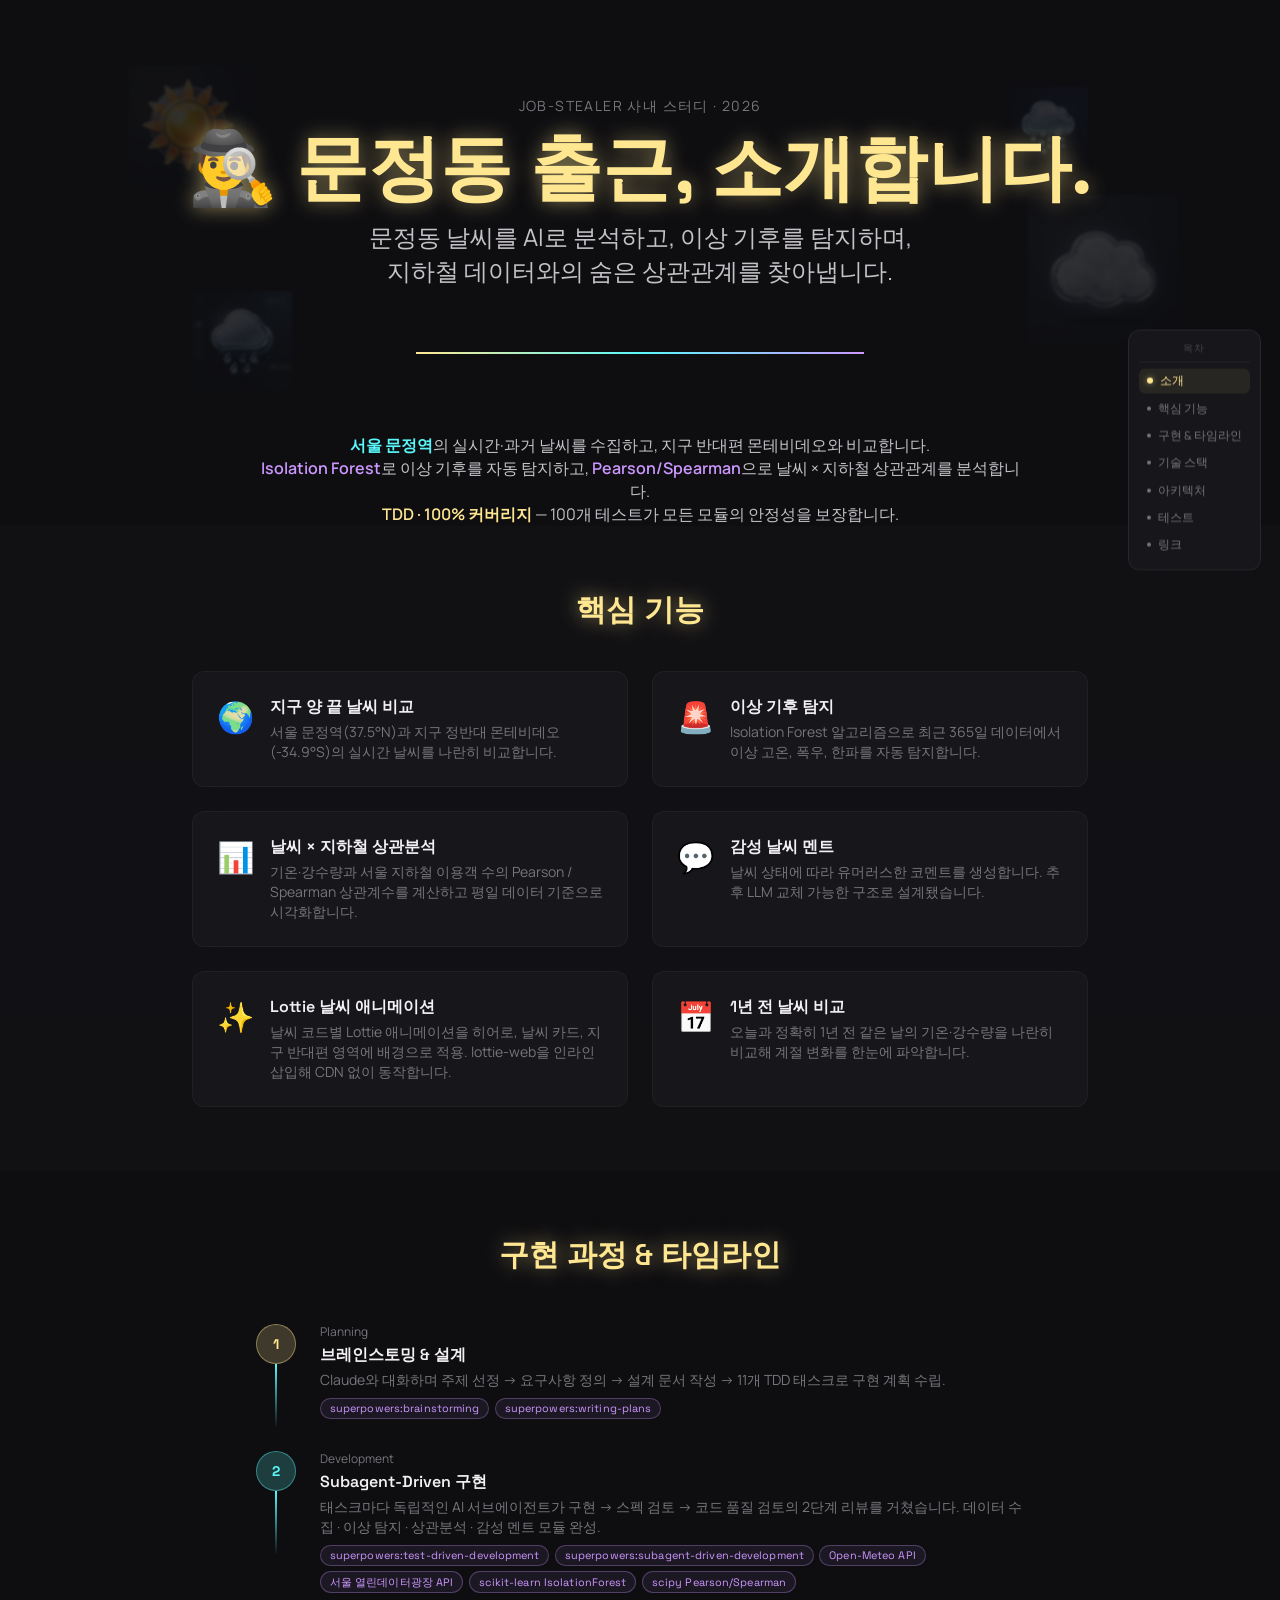
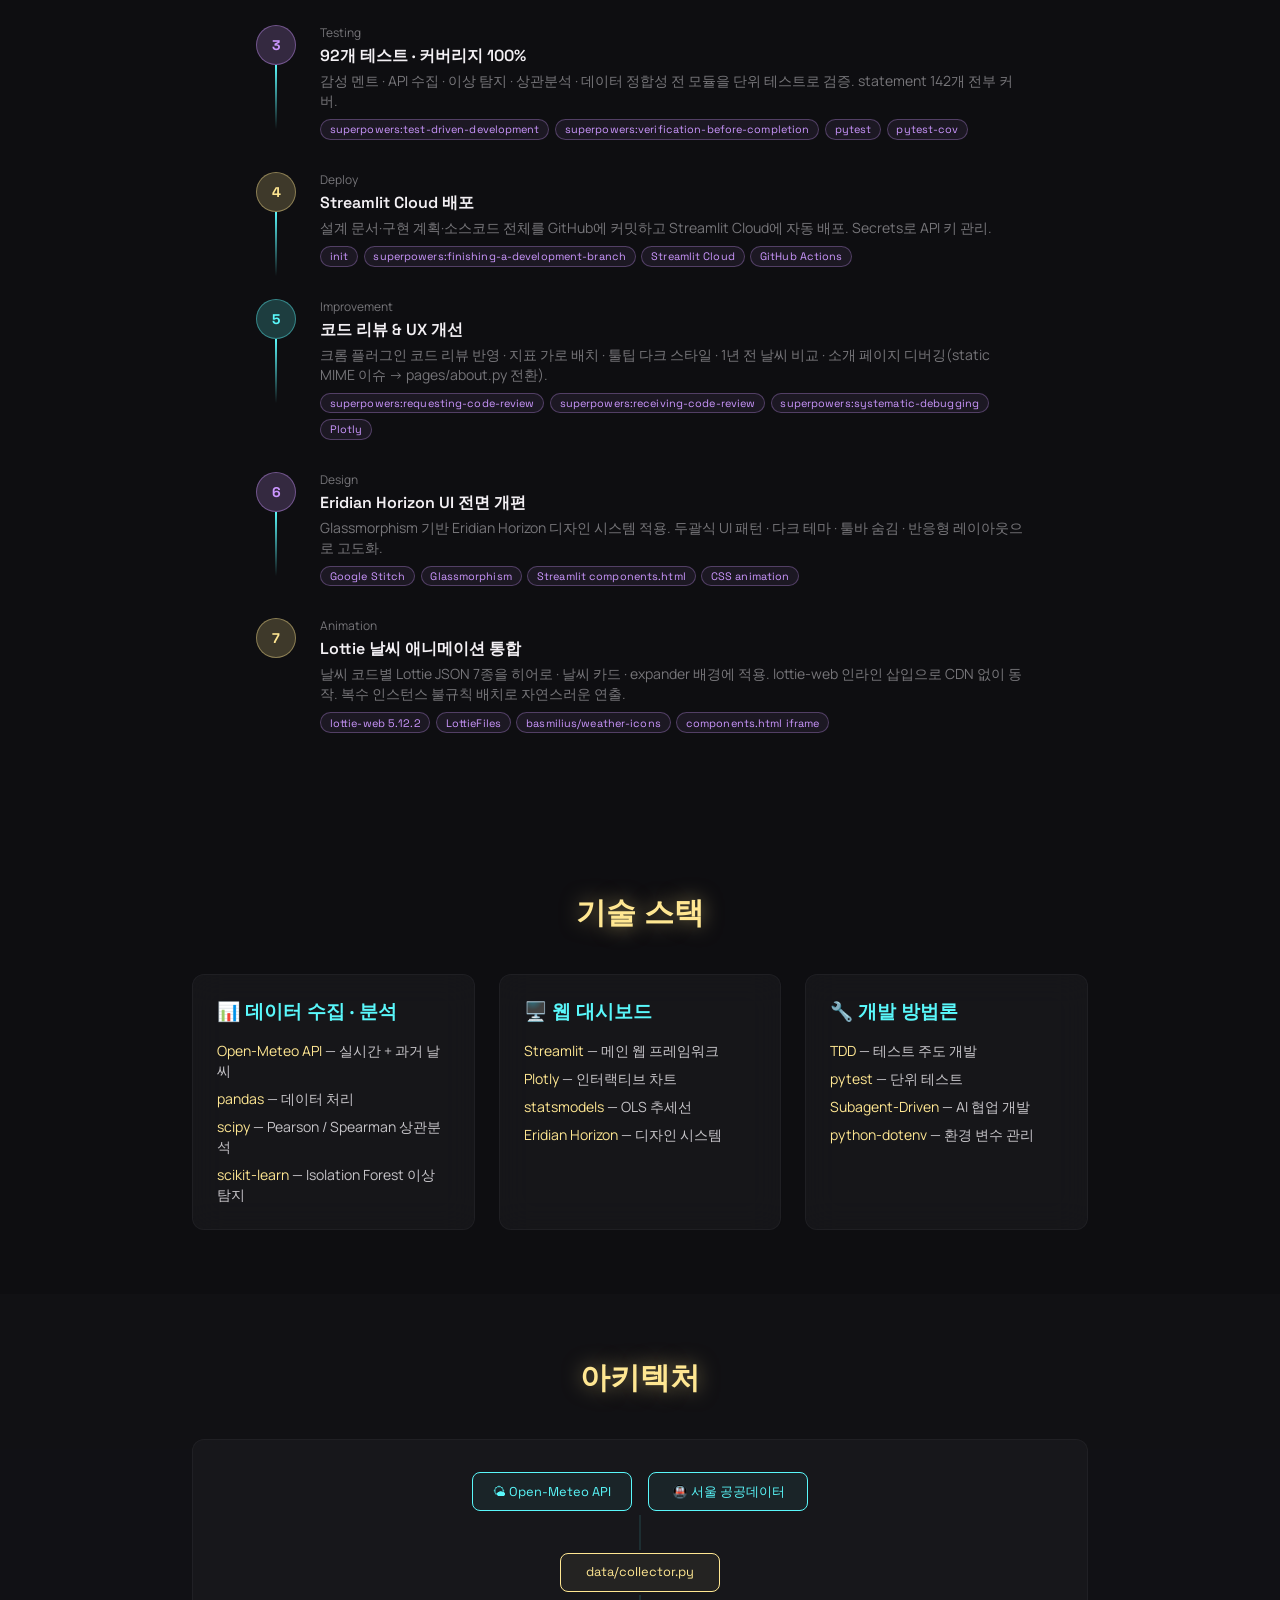
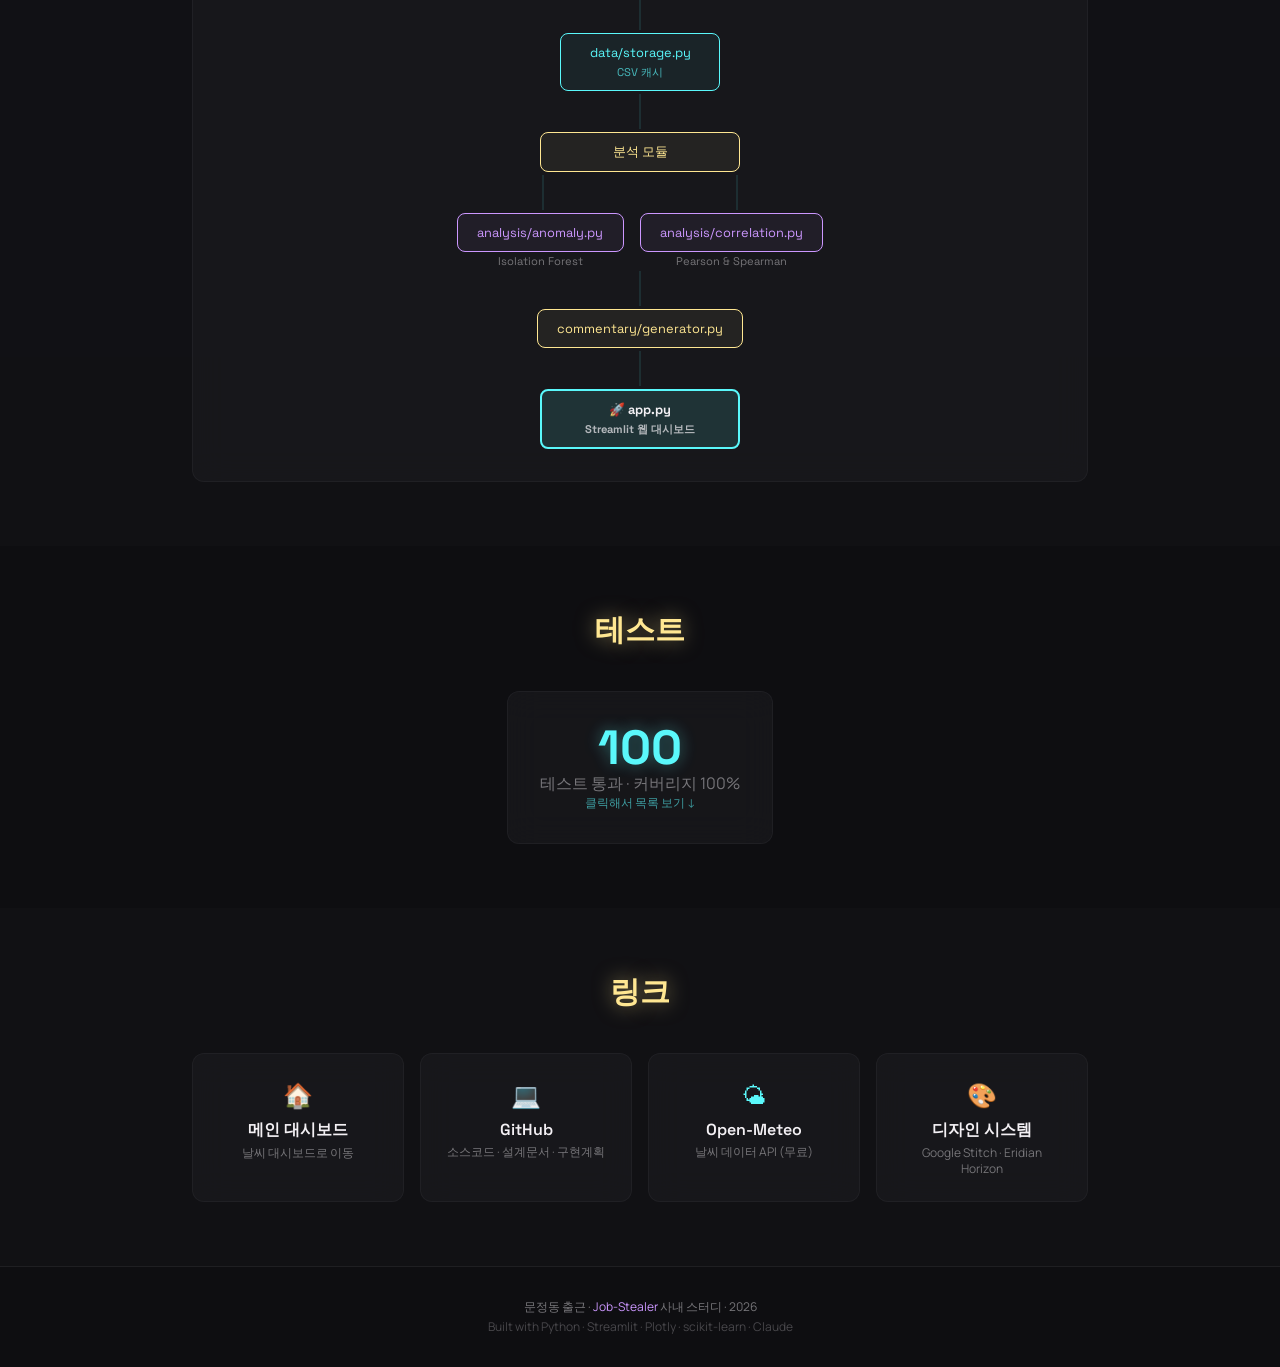
==== static/about.html @ 2baa6659 "버그수정, 로띠적용" ====
<!DOCTYPE html>
<html lang="ko" class="dark">

<head>
  <meta charset="utf-8" />
  <meta name="viewport" content="width=device-width, initial-scale=1.0" />
  <title>🌌 프로젝트 소개 페이지</title>
  <link rel="icon" href="favicon.png" />
  <link
    href="https://fonts.googleapis.com/css2?family=Space+Grotesk:wght@300;400;500;600;700&family=Manrope:wght@300;400;500;600;700&display=swap"
    rel="stylesheet" />
  <style>
    *,
    *::before,
    *::after {
      box-sizing: border-box;
      margin: 0;
      padding: 0;
    }

    ul {
      list-style: none;
    }

    body {
      background-color: #0e0e11;
      color: #f3f0f4;
      font-family: 'Manrope', 'Apple SD Gothic Neo', 'Malgun Gothic', sans-serif;
      min-height: 100vh;
    }

    h1,
    h2,
    h3,
    h4 {
      font-family: 'Space Grotesk', 'Apple SD Gothic Neo', 'Malgun Gothic', sans-serif;
    }

    a {
      color: #5af8fb;
      text-decoration: none;
    }

    a:hover {
      text-decoration: underline;
    }

    .glow-gold {
      text-shadow: 0 0 20px rgba(255, 231, 146, .5);
    }

    .glow-cyan {
      text-shadow: 0 0 16px rgba(90, 248, 251, .4);
    }

    .glow-purple {
      text-shadow: 0 0 16px rgba(204, 151, 255, .4);
    }

    .glass {
      background: rgba(31, 31, 35, .5);
      backdrop-filter: blur(16px);
      border: 1px solid rgba(72, 71, 75, .2);
    }

    .gradient-line {
      background: linear-gradient(90deg, #ffe792, #5af8fb, #cc97ff);
      height: 2px;
      border: none;
    }

    .step-connector {
      width: 2px;
      background: linear-gradient(180deg, #5af8fb, transparent);
      margin: 0 auto;
    }

    /* Layout */
    .min-h-screen {
      min-height: 100vh
    }

    .relative {
      position: relative
    }

    .absolute {
      position: absolute
    }

    .inset-0 {
      top: 0;
      right: 0;
      bottom: 0;
      left: 0
    }

    .overflow-hidden {
      overflow: hidden
    }

    .overflow-x-auto {
      overflow-x: auto
    }

    .pointer-events-none {
      pointer-events: none
    }

    .block {
      display: block
    }

    .inline-block {
      display: inline-block
    }

    /* Flex */
    .flex {
      display: flex
    }

    .flex-col {
      flex-direction: column
    }

    .flex-wrap {
      flex-wrap: wrap
    }

    .flex-shrink-0 {
      flex-shrink: 0
    }

    .items-center {
      align-items: center
    }

    .justify-center {
      justify-content: center
    }

    .gap-4 {
      gap: 1rem
    }

    .gap-6 {
      gap: 1.5rem
    }

    /* Grid */
    .grid {
      display: grid
    }

    .grid-cols-1 {
      grid-template-columns: 1fr
    }

    .grid-cols-2 {
      grid-template-columns: repeat(2, 1fr)
    }

    /* Space */
    .space-y-0>*+* {
      margin-top: 0
    }

    .space-y-2>*+* {
      margin-top: .5rem
    }

    /* Size */
    .max-w-4xl {
      max-width: 56rem
    }

    .max-w-3xl {
      max-width: 48rem
    }

    .max-w-2xl {
      max-width: 42rem
    }

    .max-w-md {
      max-width: 28rem
    }

    .w-10 {
      width: 2.5rem
    }

    .h-10 {
      height: 2.5rem
    }

    .h-16 {
      height: 4rem
    }

    /* Margin */
    .mx-auto {
      margin-left: auto;
      margin-right: auto
    }

    .mt-1 {
      margin-top: .25rem
    }

    .mt-16 {
      margin-top: 4rem
    }

    .mb-1 {
      margin-bottom: .25rem
    }

    .mb-2 {
      margin-bottom: .5rem
    }

    .mb-4 {
      margin-bottom: 1rem
    }

    .mb-8 {
      margin-bottom: 2rem
    }

    .mb-10 {
      margin-bottom: 2.5rem
    }

    .mb-12 {
      margin-bottom: 3rem
    }

    /* Padding */
    .pt-24 {
      padding-top: 6rem
    }

    .pb-20 {
      padding-bottom: 5rem
    }

    .pb-8 {
      padding-bottom: 2rem
    }

    .px-6 {
      padding-left: 1.5rem;
      padding-right: 1.5rem
    }

    .py-16 {
      padding-top: 4rem;
      padding-bottom: 4rem
    }

    .py-8 {
      padding-top: 2rem;
      padding-bottom: 2rem
    }

    .p-6 {
      padding: 1.5rem
    }

    .p-8 {
      padding: 2rem
    }

    /* Typography */
    .text-center {
      text-align: center
    }

    .text-5xl {
      font-size: 3rem;
      line-height: 1
    }

    .text-4xl {
      font-size: 2.25rem
    }

    .text-3xl {
      font-size: 1.875rem
    }

    .text-2xl {
      font-size: 1.5rem
    }

    .text-xl {
      font-size: 1.25rem
    }

    .text-sm {
      font-size: .875rem;
      line-height: 1.25rem
    }

    .text-xs {
      font-size: .75rem;
      line-height: 1rem
    }

    .font-bold {
      font-weight: 700
    }

    .font-semibold {
      font-weight: 600
    }

    .font-medium {
      font-weight: 500
    }

    .font-headline {
      font-family: 'Space Grotesk', 'Apple SD Gothic Neo', 'Malgun Gothic', sans-serif
    }

    .font-body {
      font-family: 'Manrope', 'Apple SD Gothic Neo', 'Malgun Gothic', sans-serif
    }

    .tracking-widest {
      letter-spacing: .1em
    }

    .uppercase {
      text-transform: uppercase
    }

    /* Colors */
    .text-primary {
      color: #ffe792
    }

    .text-secondary {
      color: #5af8fb
    }

    .text-tertiary {
      color: #cc97ff
    }

    .text-on-surface {
      color: #f3f0f4
    }

    .text-muted {
      color: #767579
    }

    .text-on-surface\/80 {
      color: rgba(243, 240, 244, .8)
    }

    .bg-surface\/30 {
      background-color: rgba(25, 25, 29, .3)
    }

    .bg-primary\/10 {
      background-color: rgba(255, 231, 146, .1)
    }

    .bg-primary\/20 {
      background-color: rgba(255, 231, 146, .2)
    }

    .bg-secondary\/20 {
      background-color: rgba(90, 248, 251, .2)
    }

    .bg-tertiary\/20 {
      background-color: rgba(204, 151, 255, .2)
    }

    /* Gradient */
    .bg-gradient-to-b {
      background-image: linear-gradient(to bottom, var(--tw-gradient-from, transparent), var(--tw-gradient-to, transparent))
    }

    .from-primary\/5 {
      --tw-gradient-from: rgba(255, 231, 146, .05)
    }

    .to-transparent {
      --tw-gradient-to: transparent
    }

    /* Borders */
    .border {
      border-width: 1px;
      border-style: solid
    }

    .border-t {
      border-top: 1px solid
    }

    .border-primary\/30 {
      border-color: rgba(255, 231, 146, .3)
    }

    .border-primary\/40 {
      border-color: rgba(255, 231, 146, .4)
    }

    .border-secondary\/40 {
      border-color: rgba(90, 248, 251, .4)
    }

    .border-tertiary\/40 {
      border-color: rgba(204, 151, 255, .4)
    }

    .border-outline\/30 {
      border-color: rgba(72, 71, 75, .3)
    }

    .rounded-full {
      border-radius: 9999px
    }

    .rounded-xl {
      border-radius: .75rem
    }

    /* Transitions & hover */
    .transition {
      transition: all 150ms ease
    }

    .hover\:bg-secondary\/5:hover {
      background-color: rgba(90, 248, 251, .05)
    }

    .hover\:bg-secondary\/10:hover {
      background-color: rgba(90, 248, 251, .1)
    }

    .hover\:bg-primary\/10:hover {
      background-color: rgba(255, 231, 146, .1)
    }

    .hover\:bg-primary\/20:hover {
      background-color: rgba(255, 231, 146, .2)
    }

    /* Responsive */
    @media(min-width:768px) {
      .md\:text-7xl {
        font-size: 4.5rem;
        line-height: 1
      }

      .md\:text-2xl {
        font-size: 1.5rem
      }

      .md\:grid-cols-2 {
        grid-template-columns: repeat(2, 1fr)
      }

      .md\:grid-cols-3 {
        grid-template-columns: repeat(3, 1fr)
      }

      .md\:grid-cols-4 {
        grid-template-columns: repeat(4, 1fr)
      }
    }

    /* Skill badge */
    .skill-badge {
      display: inline-block;
      font-size: .68rem;
      font-family: 'Space Grotesk', monospace;
      padding: .15rem .55rem;
      border-radius: 9999px;
      background: rgba(204, 151, 255, .08);
      border: 1px solid rgba(204, 151, 255, .3);
      color: #cc97ff;
      letter-spacing: .01em;
    }

    /* Timeline */
    .tl-list {
      display: flex;
      flex-direction: column;
      gap: 0;
    }

    .tl-item {
      display: flex;
      gap: 1rem;
    }

    .tl-spine {
      display: flex;
      flex-direction: column;
      align-items: center;
      flex-shrink: 0;
    }

    .tl-dot {
      width: 2rem;
      height: 2rem;
      border-radius: 9999px;
      background: rgba(90, 248, 251, .1);
      border: 1px solid rgba(90, 248, 251, .3);
      display: flex;
      align-items: center;
      justify-content: center;
      font-size: .9rem;
      flex-shrink: 0;
    }

    .tl-connector {
      width: 1px;
      background: rgba(90, 248, 251, .2);
      flex: 1;
      min-height: 1.5rem;
    }

    .tl-content {
      padding-bottom: 1.5rem;
      flex: 1;
    }

    .tl-meta {
      display: flex;
      align-items: center;
      gap: .5rem;
      margin-bottom: .25rem;
      flex-wrap: wrap;
    }

    .tl-date {
      font-size: .72rem;
      color: #767579;
      font-family: 'Space Grotesk', monospace;
    }

    .tl-badge {
      font-size: .68rem;
      font-family: 'Space Grotesk', monospace;
      padding: .1rem .5rem;
      border-radius: 9999px;
    }

    .tl-badge--planning {
      background: rgba(255, 231, 146, .08);
      border: 1px solid rgba(255, 231, 146, .3);
      color: #ffe792;
    }

    .tl-badge--dev {
      background: rgba(90, 248, 251, .08);
      border: 1px solid rgba(90, 248, 251, .3);
      color: #5af8fb;
    }

    .tl-badge--design {
      background: rgba(204, 151, 255, .08);
      border: 1px solid rgba(204, 151, 255, .3);
      color: #cc97ff;
    }

    .tl-badge--fix {
      background: rgba(255, 115, 81, .08);
      border: 1px solid rgba(255, 115, 81, .3);
      color: #ff7351;
    }

    .tl-badge--deploy {
      background: rgba(90, 248, 251, .08);
      border: 1px solid rgba(90, 248, 251, .3);
      color: #5af8fb;
    }

    .tl-badge--other {
      background: rgba(118, 117, 121, .08);
      border: 1px solid rgba(118, 117, 121, .3);
      color: #767579;
    }

    .tl-msg {
      font-size: .85rem;
      color: rgba(243, 240, 244, .8);
      line-height: 1.5;
    }

        /* ── 모달 (테스트 목록) ── */
    .modal-overlay {
      position: absolute; inset: 0; min-height: 100vh; background: rgba(14, 14, 17, 0.8);
      backdrop-filter: blur(8px); -webkit-backdrop-filter: blur(8px);
      z-index: 9999; display: flex; align-items: center; justify-content: center;
      opacity: 0; pointer-events: none; transition: opacity 0.3s ease;
    }
    .modal-overlay.active { opacity: 1; pointer-events: auto; }
    .modal-content {
      width: 90%; max-width: 650px; max-height: 85vh; display: flex; flex-direction: column;
      transform: translateY(20px); transition: transform 0.3s ease;
      background: rgba(25, 25, 29, 0.95); backdrop-filter: blur(16px);
      border: 1px solid rgba(90, 248, 251, 0.2); border-radius: 1rem;
      box-shadow: 0 20px 50px rgba(0, 0, 0, 0.7);
    }
    .modal-overlay.active .modal-content { transform: translateY(0); }
    .modal-header {
      display: flex; justify-content: space-between; align-items: center; padding: 1.5rem 1.5rem 1rem;
      border-bottom: 1px solid rgba(72, 71, 75, 0.3);
    }
    .modal-body {
      overflow-y: auto; padding: 1rem 1.5rem 1.5rem; flex: 1;
    }
    .modal-body::-webkit-scrollbar { width: 6px; }
    .modal-body::-webkit-scrollbar-thumb { background: rgba(90, 248, 251, 0.3); border-radius: 3px; }
    .modal-close {
      background: transparent; border: none; color: #767579; font-size: 1.8rem; cursor: pointer; transition: color 0.2s;
      line-height: 1; padding: 0.2rem 0.5rem; border-radius: 0.25rem;
    }
    .modal-close:hover { color: #f3f0f4; background: rgba(243, 240, 244, 0.05); }

    .test-group {
      margin-top: .75rem;
    }

    .test-group-title {
      font-size: .68rem;
      font-family: 'Space Grotesk', monospace;
      color: #767579;
      margin-bottom: .3rem;
      text-transform: uppercase;
      letter-spacing: .05em;
    }

    .test-item {
      font-size: .72rem;
      color: rgba(243, 240, 244, .65);
      font-family: 'Space Grotesk', monospace;
      padding: .12rem 0;
      display: flex;
      gap: .5rem;
      align-items: baseline;
    }

    .test-dot {
      color: #5af8fb;
      flex-shrink: 0;
    }

    .test-desc {
      color: #767579;
    }

    /* ── 플로팅 목차 ── */
    .floating-toc {
      position: fixed;
      right: 1.2rem;
      top: 50%;
      transform: translateY(-50%);
      z-index: 1000;
      background: rgba(25, 25, 29, 0.88);
      backdrop-filter: blur(16px);
      -webkit-backdrop-filter: blur(16px);
      border: 1px solid rgba(72, 71, 75, 0.35);
      border-radius: 0.75rem;
      padding: 0.75rem 0.625rem;
      display: flex;
      flex-direction: column;
      gap: 0.15rem;
    }

    .toc-title {
      font-family: 'Space Grotesk', monospace;
      font-size: 0.6rem;
      color: #48474b;
      letter-spacing: 0.1em;
      text-transform: uppercase;
      text-align: center;
      padding-bottom: 0.4rem;
      border-bottom: 1px solid rgba(72, 71, 75, 0.3);
      margin-bottom: 0.2rem;
    }

    .toc-link {
      display: flex;
      align-items: center;
      gap: 0.45rem;
      padding: 0.28rem 0.5rem;
      border-radius: 0.375rem;
      font-size: 0.72rem;
      font-family: 'Manrope', sans-serif;
      color: #767579;
      text-decoration: none;
      transition: all 150ms ease;
      white-space: nowrap;
    }

    .toc-link:hover {
      color: #acaaae;
      background: rgba(72, 71, 75, 0.2);
      text-decoration: none;
    }

    .toc-link.toc-active {
      color: #ffe792;
      background: rgba(255, 231, 146, 0.07);
    }

    .toc-dot {
      width: 4px;
      height: 4px;
      border-radius: 50%;
      background: currentColor;
      flex-shrink: 0;
      transition: all 150ms ease;
    }

    .toc-link.toc-active .toc-dot {
      width: 6px;
      height: 6px;
      box-shadow: 0 0 6px rgba(255, 231, 146, 0.6);
    }


    /* Scroll Reveal */
    .reveal {
      opacity: 0;
      transform: translateY(30px);
      transition: all 0.8s cubic-bezier(0.25, 0.46, 0.45, 0.94);
    }

    .reveal.active {
      opacity: 1;
      transform: translateY(0);
    }

    /* Holographic Hover */
    .glass {
      transition: transform 0.3s ease, box-shadow 0.3s ease, background 0.3s ease;
    }

    .hover-hologram:hover {
      transform: translateY(-5px) scale(1.02);
      box-shadow: 0 10px 40px -10px rgba(90, 248, 251, 0.15), 0 0 20px rgba(204, 151, 255, 0.1), inset 0 0 0 1px rgba(90, 248, 251, 0.2);
      background: rgba(31, 31, 35, 0.7);
    }

    /* Animated Data Flow Pipes */
    .pipe {
      width: 2px;
      height: 35px;
      background: rgba(90, 248, 251, 0.1);
      margin: 0.2rem auto;
      position: relative;
      overflow: hidden;
    }

    .pipe::before {
      content: '';
      position: absolute;
      top: -100%;
      left: 0;
      width: 100%;
      height: 100%;
      background: linear-gradient(to bottom, transparent, #5af8fb, #ffe792, transparent);
      animation: pulse-flow 1.5s infinite linear;
    }

    @keyframes pulse-flow {
      0% {
        top: -100%;
      }

      100% {
        top: 100%;
      }
    }

    .pulse-node {
      animation: glow-pulse 2s infinite alternate;
    }

    @keyframes glow-pulse {
      0% {
        box-shadow: 0 0 5px rgba(90, 248, 251, 0.2);
      }

      100% {
        box-shadow: 0 0 20px rgba(90, 248, 251, 0.6);
      }
    }

    /* ── 히어로 플로팅 아이콘 ── */
    .hero-bg-icons {
      position: absolute; inset: 0; z-index: 0; pointer-events: none;
      overflow: hidden;
    }
    .floating-icon {
      position: absolute; opacity: 0.15; filter: blur(1px);
      animation: hero-float 10s infinite ease-in-out;
    }
    @keyframes hero-float {
      0%, 100% { transform: translateY(0) rotate(0); }
      50% { transform: translateY(-30px) rotate(5deg); }
    }
    .icon-sun { top: 15%; left: 10%; width: 120px; animation-duration: 12s; }
    .icon-cloud { top: 45%; right: 8%; width: 150px; animation-duration: 15s; animation-delay: -2s; }
    .icon-rain { bottom: 10%; left: 15%; width: 100px; animation-duration: 9s; animation-delay: -5s; }
    .icon-snow { top: 20%; right: 15%; width: 80px; animation-duration: 11s; animation-delay: -3s; }

    @media (max-width: 900px) {
      .floating-toc {
        display: none;
      }
      .floating-icon { width: 60px !important; opacity: 0.1; }
    }
  </style>
</head>

<body class="min-h-screen">

  <!-- ── 히어로 ───────────────────────────────────────────── -->
  <section id="hero" class="relative overflow-hidden pt-24 pb-20 px-6 text-center">
    <div class="absolute inset-0 bg-gradient-to-b from-primary/10 to-transparent pointer-events-none"></div>
    
    <!-- 배경 아이콘 레이어 -->
    <div class="hero-bg-icons">
      <img src="../assets/icons/sunny.png" class="floating-icon icon-sun" alt="">
      <img src="../assets/icons/cloudy.png" class="floating-icon icon-cloud" alt="">
      <img src="../assets/icons/rainy.png" class="floating-icon icon-rain" alt="">
      <img src="../assets/icons/snowy.png" class="floating-icon icon-snow" alt="">
    </div>

    <div class="relative z-10">
      <p class="text-muted font-body text-sm tracking-widest uppercase mb-4">Job-Stealer 사내 스터디 · 2026</p>
      <h1 class="text-5xl md:text-7xl font-headline font-bold text-primary glow-gold mb-4">🕵️‍♂️ 문정동 출근, 소개합니다.</h1>
      <p class="text-xl md:text-2xl text-on-surface/80 font-body max-w-2xl mx-auto mb-8">
        문정동 날씨를 AI로 분석하고, 이상 기후를 탐지하며,<br />지하철 데이터와의 숨은 상관관계를 찾아냅니다.
      </p>
      <hr class="gradient-line max-w-md mx-auto mt-16" />
    </div>
  </section>

  <!-- ── 시스템 소개 ──────────────────────────────────────── -->
  <section class="py-12 px-6">
    <div class="max-w-3xl mx-auto text-center reveal">
      <p class="text-on-surface/80 text-base font-body leading-relaxed">
        <span style="color:#5af8fb;font-weight:600;">서울 문정역</span>의 실시간·과거 날씨를 수집하고, 지구 반대편 몬테비데오와 비교합니다.<br/>
        <span style="color:#cc97ff;font-weight:600;">Isolation Forest</span>로 이상 기후를 자동 탐지하고,
        <span style="color:#cc97ff;font-weight:600;">Pearson/Spearman</span>으로 날씨 × 지하철 상관관계를 분석합니다.<br/>
        <span style="color:#ffe792;font-weight:600;">TDD · 100% 커버리지</span> — 100개 테스트가 모든 모듈의 안정성을 보장합니다.
      </p>
    </div>
  </section>

  <!-- ── 핵심 기능 ──────────────────────────────────────────── -->
  <section id="features" class="py-16 px-6 bg-surface/30">
    <div class="max-w-4xl mx-auto">
      <h2 class="text-3xl font-headline font-semibold text-primary glow-gold mb-10 text-center">핵심 기능</h2>
      <div class="grid grid-cols-1 md:grid-cols-2 gap-6">

        <div class="glass rounded-xl p-6 flex gap-4 reveal hover-hologram">
          <span class="text-3xl">🌍</span>
          <div>
            <h4 class="font-headline font-semibold text-on-surface mb-1">지구 양 끝 날씨 비교</h4>
            <p class="text-sm text-muted">서울 문정역(37.5°N)과 지구 정반대 몬테비데오(-34.9°S)의 실시간 날씨를 나란히 비교합니다.</p>
          </div>
        </div>

        <div class="glass rounded-xl p-6 flex gap-4 reveal hover-hologram">
          <span class="text-3xl">🚨</span>
          <div>
            <h4 class="font-headline font-semibold text-on-surface mb-1">이상 기후 탐지</h4>
            <p class="text-sm text-muted">Isolation Forest 알고리즘으로 최근 365일 데이터에서 이상 고온, 폭우, 한파를 자동 탐지합니다.</p>
          </div>
        </div>

        <div class="glass rounded-xl p-6 flex gap-4 reveal hover-hologram">
          <span class="text-3xl">📊</span>
          <div>
            <h4 class="font-headline font-semibold text-on-surface mb-1">날씨 × 지하철 상관분석</h4>
            <p class="text-sm text-muted">기온·강수량과 서울 지하철 이용객 수의 Pearson / Spearman 상관계수를 계산하고 평일 데이터 기준으로 시각화합니다.</p>
          </div>
        </div>

        <div class="glass rounded-xl p-6 flex gap-4 reveal hover-hologram">
          <span class="text-3xl">💬</span>
          <div>
            <h4 class="font-headline font-semibold text-on-surface mb-1">감성 날씨 멘트</h4>
            <p class="text-sm text-muted">날씨 상태에 따라 유머러스한 코멘트를 생성합니다. 추후 LLM 교체 가능한 구조로 설계됐습니다.</p>
          </div>
        </div>

        <div class="glass rounded-xl p-6 flex gap-4 reveal hover-hologram">
          <span class="text-3xl">✨</span>
          <div>
            <h4 class="font-headline font-semibold text-on-surface mb-1">Lottie 날씨 애니메이션</h4>
            <p class="text-sm text-muted">날씨 코드별 Lottie 애니메이션을 히어로, 날씨 카드, 지구 반대편 영역에 배경으로 적용. lottie-web을 인라인 삽입해 CDN 없이 동작합니다.</p>
          </div>
        </div>

        <div class="glass rounded-xl p-6 flex gap-4 reveal hover-hologram">
          <span class="text-3xl">📅</span>
          <div>
            <h4 class="font-headline font-semibold text-on-surface mb-1">1년 전 날씨 비교</h4>
            <p class="text-sm text-muted">오늘과 정확히 1년 전 같은 날의 기온·강수량을 나란히 비교해 계절 변화를 한눈에 파악합니다.</p>
          </div>
        </div>

      </div>
    </div>
  </section>

  <!-- ── 구현 과정 & 타임라인 ────────────────────────────────── -->
  <section id="timeline" class="py-16 px-6">
    <div class="max-w-3xl mx-auto">
      <h2 class="text-3xl font-headline font-semibold text-primary glow-gold mb-12 text-center">구현 과정 & 타임라인</h2>
      <div class="space-y-0">

        <div class="flex gap-6 reveal">
          <div class="flex flex-col items-center">
            <div class="w-10 h-10 rounded-full bg-primary/20 border border-primary/40 flex items-center justify-center text-primary font-headline font-bold text-sm flex-shrink-0">1</div>
            <div class="step-connector h-16 flex-shrink-0"></div>
          </div>
          <div class="pb-8">
            <p class="text-xs text-muted mb-1 font-body">Planning</p>
            <h4 class="font-headline font-semibold text-on-surface mb-1">브레인스토밍 & 설계</h4>
            <p class="text-sm text-muted">Claude와 대화하며 주제 선정 → 요구사항 정의 → 설계 문서 작성 → 11개 TDD 태스크로 구현 계획 수립.</p>
            <div style="margin-top:.5rem;display:flex;flex-wrap:wrap;gap:.35rem;">
              <span class="skill-badge">superpowers:brainstorming</span>
              <span class="skill-badge">superpowers:writing-plans</span>
            </div>
          </div>
        </div>

        <div class="flex gap-6 reveal">
          <div class="flex flex-col items-center">
            <div class="w-10 h-10 rounded-full bg-secondary/20 border border-secondary/40 flex items-center justify-center text-secondary font-headline font-bold text-sm flex-shrink-0">2</div>
            <div class="step-connector h-16 flex-shrink-0"></div>
          </div>
          <div class="pb-8">
            <p class="text-xs text-muted mb-1 font-body">Development</p>
            <h4 class="font-headline font-semibold text-on-surface mb-1">Subagent-Driven 구현</h4>
            <p class="text-sm text-muted">태스크마다 독립적인 AI 서브에이전트가 구현 → 스펙 검토 → 코드 품질 검토의 2단계 리뷰를 거쳤습니다. 데이터 수집 · 이상 탐지 · 상관분석 · 감성 멘트 모듈 완성.</p>
            <div style="margin-top:.5rem;display:flex;flex-wrap:wrap;gap:.35rem;">
              <span class="skill-badge">superpowers:test-driven-development</span>
              <span class="skill-badge">superpowers:subagent-driven-development</span>
              <span class="skill-badge">Open-Meteo API</span>
              <span class="skill-badge">서울 열린데이터광장 API</span>
              <span class="skill-badge">scikit-learn IsolationForest</span>
              <span class="skill-badge">scipy Pearson/Spearman</span>
            </div>
          </div>
        </div>

        <div class="flex gap-6 reveal">
          <div class="flex flex-col items-center">
            <div class="w-10 h-10 rounded-full bg-tertiary/20 border border-tertiary/40 flex items-center justify-center text-tertiary font-headline font-bold text-sm flex-shrink-0">3</div>
            <div class="step-connector h-16 flex-shrink-0"></div>
          </div>
          <div class="pb-8">
            <p class="text-xs text-muted mb-1 font-body">Testing</p>
            <h4 class="font-headline font-semibold text-on-surface mb-1">92개 테스트 · 커버리지 100%</h4>
            <p class="text-sm text-muted">감성 멘트 · API 수집 · 이상 탐지 · 상관분석 · 데이터 정합성 전 모듈을 단위 테스트로 검증. statement 142개 전부 커버.</p>
            <div style="margin-top:.5rem;display:flex;flex-wrap:wrap;gap:.35rem;">
              <span class="skill-badge">superpowers:test-driven-development</span>
              <span class="skill-badge">superpowers:verification-before-completion</span>
              <span class="skill-badge">pytest</span>
              <span class="skill-badge">pytest-cov</span>
            </div>
          </div>
        </div>

        <div class="flex gap-6 reveal">
          <div class="flex flex-col items-center">
            <div class="w-10 h-10 rounded-full bg-primary/20 border border-primary/40 flex items-center justify-center text-primary font-headline font-bold text-sm flex-shrink-0">4</div>
            <div class="step-connector h-16 flex-shrink-0"></div>
          </div>
          <div class="pb-8">
            <p class="text-xs text-muted mb-1 font-body">Deploy</p>
            <h4 class="font-headline font-semibold text-on-surface mb-1">Streamlit Cloud 배포</h4>
            <p class="text-sm text-muted">설계 문서·구현 계획·소스코드 전체를 GitHub에 커밋하고 Streamlit Cloud에 자동 배포. Secrets로 API 키 관리.</p>
            <div style="margin-top:.5rem;display:flex;flex-wrap:wrap;gap:.35rem;">
              <span class="skill-badge">init</span>
              <span class="skill-badge">superpowers:finishing-a-development-branch</span>
              <span class="skill-badge">Streamlit Cloud</span>
              <span class="skill-badge">GitHub Actions</span>
            </div>
          </div>
        </div>

        <div class="flex gap-6 reveal">
          <div class="flex flex-col items-center">
            <div class="w-10 h-10 rounded-full bg-secondary/20 border border-secondary/40 flex items-center justify-center text-secondary font-headline font-bold text-sm flex-shrink-0">5</div>
            <div class="step-connector h-16 flex-shrink-0"></div>
          </div>
          <div class="pb-8">
            <p class="text-xs text-muted mb-1 font-body">Improvement</p>
            <h4 class="font-headline font-semibold text-on-surface mb-1">코드 리뷰 & UX 개선</h4>
            <p class="text-sm text-muted">크롬 플러그인 코드 리뷰 반영 · 지표 가로 배치 · 툴팁 다크 스타일 · 1년 전 날씨 비교 · 소개 페이지 디버깅(static MIME 이슈 → pages/about.py 전환).</p>
            <div style="margin-top:.5rem;display:flex;flex-wrap:wrap;gap:.35rem;">
              <span class="skill-badge">superpowers:requesting-code-review</span>
              <span class="skill-badge">superpowers:receiving-code-review</span>
              <span class="skill-badge">superpowers:systematic-debugging</span>
              <span class="skill-badge">Plotly</span>
            </div>
          </div>
        </div>

        <div class="flex gap-6 reveal">
          <div class="flex flex-col items-center">
            <div class="w-10 h-10 rounded-full bg-tertiary/20 border border-tertiary/40 flex items-center justify-center text-tertiary font-headline font-bold text-sm flex-shrink-0">6</div>
            <div class="step-connector h-16 flex-shrink-0"></div>
          </div>
          <div class="pb-8">
            <p class="text-xs text-muted mb-1 font-body">Design</p>
            <h4 class="font-headline font-semibold text-on-surface mb-1">Eridian Horizon UI 전면 개편</h4>
            <p class="text-sm text-muted">Glassmorphism 기반 Eridian Horizon 디자인 시스템 적용. 두괄식 UI 패턴 · 다크 테마 · 툴바 숨김 · 반응형 레이아웃으로 고도화.</p>
            <div style="margin-top:.5rem;display:flex;flex-wrap:wrap;gap:.35rem;">
              <span class="skill-badge">Google Stitch</span>
              <span class="skill-badge">Glassmorphism</span>
              <span class="skill-badge">Streamlit components.html</span>
              <span class="skill-badge">CSS animation</span>
            </div>
          </div>
        </div>

        <div class="flex gap-6 reveal">
          <div class="flex flex-col items-center">
            <div class="w-10 h-10 rounded-full bg-primary/20 border border-primary/40 flex items-center justify-center text-primary font-headline font-bold text-sm flex-shrink-0">7</div>
            <div class="w-10 h-10"></div>
          </div>
          <div class="pb-8">
            <p class="text-xs text-muted mb-1 font-body">Animation</p>
            <h4 class="font-headline font-semibold text-on-surface mb-1">Lottie 날씨 애니메이션 통합</h4>
            <p class="text-sm text-muted">날씨 코드별 Lottie JSON 7종을 히어로 · 날씨 카드 · expander 배경에 적용. lottie-web 인라인 삽입으로 CDN 없이 동작. 복수 인스턴스 불규칙 배치로 자연스러운 연출.</p>
            <div style="margin-top:.5rem;display:flex;flex-wrap:wrap;gap:.35rem;">
              <span class="skill-badge">lottie-web 5.12.2</span>
              <span class="skill-badge">LottieFiles</span>
              <span class="skill-badge">basmilius/weather-icons</span>
              <span class="skill-badge">components.html iframe</span>
            </div>
          </div>
        </div>

      </div>

    </div>
  </section>

  <!-- ── 기술 스택 ──────────────────────────────────────────── -->
  <section id="tech-stack" class="py-16 px-6">
    <div class="max-w-4xl mx-auto">
      <h2 class="text-3xl font-headline font-semibold text-primary glow-gold mb-10 text-center">기술 스택</h2>
      <div class="grid grid-cols-1 md:grid-cols-3 gap-6">

        <div class="glass rounded-xl p-6 reveal hover-hologram">
          <h3 class="text-secondary font-headline font-semibold mb-4">📊 데이터 수집 · 분석</h3>
          <ul class="space-y-2 text-sm text-on-surface/80">
            <li><span class="text-primary">Open-Meteo API</span> — 실시간 + 과거 날씨</li>
            <li><span class="text-primary">pandas</span> — 데이터 처리</li>
            <li><span class="text-primary">scipy</span> — Pearson / Spearman 상관분석</li>
            <li><span class="text-primary">scikit-learn</span> — Isolation Forest 이상 탐지</li>
          </ul>
        </div>

        <div class="glass rounded-xl p-6 reveal hover-hologram">
          <h3 class="text-secondary font-headline font-semibold mb-4">🖥️ 웹 대시보드</h3>
          <ul class="space-y-2 text-sm text-on-surface/80">
            <li><span class="text-primary">Streamlit</span> — 메인 웹 프레임워크</li>
            <li><span class="text-primary">Plotly</span> — 인터랙티브 차트</li>
            <li><span class="text-primary">statsmodels</span> — OLS 추세선</li>
            <li><span class="text-primary">Eridian Horizon</span> — 디자인 시스템</li>
          </ul>
        </div>

        <div class="glass rounded-xl p-6 reveal hover-hologram">
          <h3 class="text-secondary font-headline font-semibold mb-4">🔧 개발 방법론</h3>
          <ul class="space-y-2 text-sm text-on-surface/80">
            <li><span class="text-primary">TDD</span> — 테스트 주도 개발</li>
            <li><span class="text-primary">pytest</span> — 단위 테스트</li>
            <li><span class="text-primary">Subagent-Driven</span> — AI 협업 개발</li>
            <li><span class="text-primary">python-dotenv</span> — 환경 변수 관리</li>
          </ul>
        </div>

      </div>
    </div>
  </section>

  <!-- ── 아키텍처 ──────────────────────────────────────────── -->
  <section id="architecture" class="py-16 px-6 bg-surface/30">
    <div class="max-w-4xl mx-auto">
      <h2 class="text-3xl font-headline font-semibold text-primary glow-gold mb-10 text-center">아키텍처</h2>
      <div class="glass rounded-xl p-8 overflow-x-auto reveal hover-hologram">
        <style>
          .arch {
            display: flex;
            flex-direction: column;
            align-items: center;
            gap: 0;
            font-family: 'Space Grotesk', 'Malgun Gothic', sans-serif;
          }

          .arch-row {
            display: flex;
            gap: 1rem;
            justify-content: center;
          }

          .arch-node {
            padding: .6rem 1.2rem;
            border-radius: .5rem;
            text-align: center;
            font-size: .8rem;
            min-width: 160px;
            line-height: 1.4;
          }

          .arch-node small {
            display: block;
            font-size: .7rem;
            opacity: .7;
            margin-top: .2rem;
          }

          .n-data {
            background: rgba(90, 248, 251, .06);
            border: 1px solid #5af8fb;
            color: #5af8fb;
          }

          .n-process {
            background: rgba(255, 231, 146, .06);
            border: 1px solid #ffe792;
            color: #ffe792;
          }

          .n-logic {
            background: rgba(204, 151, 255, .06);
            border: 1px solid #cc97ff;
            color: #cc97ff;
          }

          .n-app {
            background: rgba(90, 248, 251, .12);
            border: 2px solid #5af8fb;
            color: #f3f0f4;
            font-weight: 700;
          }

          .arch-arrow {
            color: #48474b;
            font-size: 1.1rem;
            line-height: 1.8;
            text-align: center;
          }

          .arch-label {
            font-size: .7rem;
            color: #767579;
            margin-top: .1rem;
          }

          .arch-split {
            display: flex;
            gap: 2rem;
            position: relative;
          }

          .arch-split::before {
            content: '';
            position: absolute;
            top: 0;
            left: 50%;
            transform: translateX(-50%);
            width: calc(100% - 160px);
            height: 1px;
            background: linear-gradient(90deg, transparent, #48474b, transparent);
          }
        </style>
        <div class="arch">
          <!-- 데이터 소스 -->
          <div class="arch-row">
            <div class="arch-node n-data">🌤 Open-Meteo API</div>
            <div class="arch-node n-data">🚇 서울 공공데이터</div>
          </div>
          <div class="pipe"></div>
          <!-- 수집 -->
          <div class="arch-row">
            <div class="arch-node n-process">data/collector.py</div>
          </div>
          <div class="pipe"></div>
          <!-- 저장 -->
          <div class="arch-row">
            <div class="arch-node n-data">data/storage.py<small>CSV 캐시</small></div>
          </div>
          <div class="pipe"></div>
          <!-- 분석 (분기) -->
          <div class="arch-row">
            <div style="text-align:center">
              <div class="arch-node n-process" style="min-width:200px">분석 모듈</div>
            </div>
          </div>
          <div style="display:flex;gap:12rem;justify-content:center;margin:0.2rem 0">
            <div class="pipe" style="margin:0;"></div>
            <div class="pipe" style="margin:0;"></div>
          </div>
          <div class="arch-row">
            <div>
              <div class="arch-node n-logic">analysis/anomaly.py</div>
              <div class="arch-label" style="text-align:center">Isolation Forest</div>
            </div>
            <div>
              <div class="arch-node n-logic">analysis/correlation.py</div>
              <div class="arch-label" style="text-align:center">Pearson &amp; Spearman</div>
            </div>
          </div>
          <div class="pipe"></div>
          <!-- 코멘터리 -->
          <div class="arch-row">
            <div class="arch-node n-process">commentary/generator.py</div>
          </div>
          <div class="pipe"></div>
          <!-- 앱 -->
          <div class="arch-row">
            <div class="arch-node n-app pulse-node" style="min-width:200px">🚀 app.py<small>Streamlit 웹 대시보드</small>
            </div>
          </div>
        </div>
      </div>
    </div>
  </section>


  <!-- ── 테스트 ──────────────────────────────────────────────── -->
  <section id="tests" class="py-16 px-6">
    <div class="max-w-4xl mx-auto">
      <h2 class="text-3xl font-headline font-semibold text-primary glow-gold mb-10 text-center">테스트</h2>
      <div class="flex justify-center">
        <a href="#test-modal" id="test-stats-card"
          class="glass rounded-xl p-8 text-center reveal hover-hologram block cursor-pointer"
          style="text-decoration:none;min-width:260px;">
          <p class="text-5xl font-headline font-bold text-secondary glow-cyan">100</p>
          <p class="text-muted mt-2">테스트 통과 · 커버리지 100%</p>
          <p class="text-xs mt-3" style="color:rgba(90,248,251,0.6);">클릭해서 목록 보기 ↓</p>
        </a>
      </div>
    </div>
  </section>

  <!-- ── 링크 ──────────────────────────────────────────────── -->
  <section id="links" class="py-16 px-6 bg-surface/30">
    <div class="max-w-4xl mx-auto text-center">
      <h2 class="text-3xl font-headline font-semibold text-primary glow-gold mb-10">링크</h2>
      <div class="grid grid-cols-1 md:grid-cols-4 gap-4">
        <a href="/" target="_self"
          class="glass rounded-xl p-6 hover:bg-primary/10 transition block reveal hover-hologram"
          style="text-decoration:none;">
          <p class="text-2xl mb-2">🏠</p>
          <p class="font-headline font-semibold text-on-surface">메인 대시보드</p>
          <p class="text-xs text-muted mt-1">날씨 대시보드로 이동</p>
        </a>
        <a href="https://github.com/jamieqa0/weather-project" target="_blank"
          class="glass rounded-xl p-6 hover:bg-secondary/5 transition block reveal hover-hologram">
          <p class="text-2xl mb-2">💻</p>
          <p class="font-headline font-semibold text-on-surface">GitHub</p>
          <p class="text-xs text-muted mt-1">소스코드 · 설계문서 · 구현계획</p>
        </a>
        <a href="https://open-meteo.com" target="_blank"
          class="glass rounded-xl p-6 hover:bg-secondary/5 transition block reveal hover-hologram">
          <p class="text-2xl mb-2">🌤</p>
          <p class="font-headline font-semibold text-on-surface">Open-Meteo</p>
          <p class="text-xs text-muted mt-1">날씨 데이터 API (무료)</p>
        </a>
        <a href="https://stitch.withgoogle.com/projects/10551746938995651396" target="_blank"
          class="glass rounded-xl p-6 hover:bg-secondary/5 transition block reveal hover-hologram">
          <p class="text-2xl mb-2">🎨</p>
          <p class="font-headline font-semibold text-on-surface">디자인 시스템</p>
          <p class="text-xs text-muted mt-1">Google Stitch · Eridian Horizon</p>
        </a>
      </div>
    </div>
  </section>

  <!-- ── 푸터 ──────────────────────────────────────────────── -->
  <footer class="border-t border-outline/30 py-8 px-6 text-center text-muted text-xs">
    <p>문정동 출근 · <span style="color:#cc97ff;">Job-Stealer</span> 사내 스터디 · 2026</p>
    <p class="mt-1" style="color:#48474b">Built with Python · Streamlit · Plotly · scikit-learn · Claude</p>
  </footer>

  <!-- ── 플로팅 목차 ──────────────────────────────────────── -->
  <!-- ── 모달 (테스트 목록) ──────────────────────────────────────── -->
  <div id="test-modal" class="modal-overlay">
    <div class="modal-content">
      <div class="modal-header">
        <h3 class="text-2xl font-headline font-semibold text-secondary glow-cyan" style="margin:0;">100개 테스트 상세 목록</h3>
        <button id="close-modal" class="modal-close" aria-label="닫기">&times;</button>
      </div>
      <div class="modal-body">
<div class="test-group">
                <p class="test-group-title">test_anomaly.py — 이상 탐지 (6)</p>
                <div class="test-item"><span class="test-dot">·</span><span>test_returns_dataframe <span class="test-desc">— 결과가 DataFrame 타입인지</span></span></div>
                <div class="test-item"><span class="test-dot">·</span><span>test_has_is_anomaly_column <span class="test-desc">— is_anomaly 컬럼 존재 여부</span></span></div>
                <div class="test-item"><span class="test-dot">·</span><span>test_is_anomaly_is_bool <span class="test-desc">— is_anomaly 값이 bool 타입인지</span></span></div>
                <div class="test-item"><span class="test-dot">·</span><span>test_preserves_original_columns <span class="test-desc">— 원본 컬럼 보존 여부</span></span></div>
                <div class="test-item"><span class="test-dot">·</span><span>test_detects_obvious_outliers <span class="test-desc">— 극단적 이상치를 실제로 탐지하는지</span></span></div>
                <div class="test-item"><span class="test-dot">·</span><span>test_anomaly_ratio_approx_contamination <span class="test-desc">— 이상치 비율이 contamination=0.05에 근사하는지</span></span></div>
              </div>
              <div class="test-group">
                <p class="test-group-title">test_collector.py — API 수집 (27)</p>
                <div class="test-item"><span class="test-dot">·</span><span>test_fetch_current_weather_keys <span
                      class="test-desc">— 현재 날씨 응답에 필수 키가 있는지</span></span></div>
                <div class="test-item"><span class="test-dot">·</span><span>test_fetch_current_weather_values <span
                      class="test-desc">— 현재 날씨 값이 올바른 타입인지</span></span></div>
                <div class="test-item"><span class="test-dot">·</span><span>test_fetch_current_weather_calls_correct_url
                    <span class="test-desc">— 올바른 Open-Meteo URL 호출 여부</span></span></div>
                <div class="test-item"><span
                    class="test-dot">·</span><span>test_fetch_historical_weather_returns_dataframe <span
                      class="test-desc">— 과거 날씨가 DataFrame 반환 여부</span></span></div>
                <div class="test-item"><span
                    class="test-dot">·</span><span>test_fetch_historical_weather_date_column_is_string <span
                      class="test-desc">— date 컬럼이 YYYY-MM-DD 문자열인지</span></span></div>
                <div class="test-item"><span class="test-dot">·</span><span>test_fetch_subway_data_fallback_no_key <span
                      class="test-desc">— API 키 없을 때 샘플 CSV로 폴백 여부</span></span></div>
                <div class="test-item"><span class="test-dot">·</span><span>test_fetch_subway_data_fallback_columns
                    <span class="test-desc">— 폴백 데이터 컬럼 형식 검증</span></span></div>
                <div class="test-item"><span
                    class="test-dot">·</span><span>test_fetch_subway_day_returns_munjeong_record <span
                      class="test-desc">— 단일 날짜에서 문정역 데이터 반환</span></span></div>
                <div class="test-item"><span class="test-dot">·</span><span>test_fetch_subway_day_sums_gton_and_gtoff
                    <span class="test-desc">— 승차·하차 인원 합산 검증</span></span></div>
                <div class="test-item"><span class="test-dot">·</span><span>test_fetch_subway_day_filters_munjeong_only
                    <span class="test-desc">— 문정역 외 역 데이터 필터링 여부</span></span></div>
                <div class="test-item"><span
                    class="test-dot">·</span><span>test_fetch_subway_day_returns_none_on_no_data <span
                      class="test-desc">— 데이터 없을 때 None 반환 여부</span></span></div>
                <div class="test-item"><span class="test-dot">·</span><span>test_fetch_subway_day_date_format <span
                      class="test-desc">— 날짜 형식이 YYYY-MM-DD인지</span></span></div>
                <div class="test-item"><span
                    class="test-dot">·</span><span>test_fetch_subway_data_with_api_key_returns_dataframe <span
                      class="test-desc">— API 키 있을 때 DataFrame 반환</span></span></div>
                <div class="test-item"><span
                    class="test-dot">·</span><span>test_fetch_subway_data_with_api_key_calls_fetch_day <span
                      class="test-desc">— fetch_day가 91회 병렬 호출되는지</span></span></div>
                <div class="test-item"><span class="test-dot">·</span><span>test_fetch_weather_on_date_returns_dict
                    <span class="test-desc">— 날짜별 날씨가 dict 반환 여부</span></span></div>
                <div class="test-item"><span class="test-dot">·</span><span>test_fetch_weather_on_date_has_required_keys
                    <span class="test-desc">— 필수 키(temp, rain 등) 존재 여부</span></span></div>
                <div class="test-item"><span class="test-dot">·</span><span>test_fetch_weather_on_date_values <span
                      class="test-desc">— 반환 값의 타입 검증</span></span></div>
                <div class="test-item"><span class="test-dot">·</span><span>test_fetch_weather_on_date_calls_archive_url_with_date <span class="test-desc">— 아카이브 URL에 날짜 포함 여부</span></span></div>
                <div class="test-item"><span class="test-dot">·</span><span>test_fetch_subway_day_returns_none_on_api_timeout <span class="test-desc">— API 타임아웃 시 None 반환</span></span></div>
                <div class="test-item"><span class="test-dot">·</span><span>test_fetch_subway_day_returns_none_on_json_error <span class="test-desc">— JSON 파싱 에러 시 None 반환</span></span></div>
                <div class="test-item"><span class="test-dot">·</span><span>test_fetch_subway_day_returns_none_on_key_error <span class="test-desc">— 필수 키 누락 시 None 반환</span></span></div>
                <div class="test-item"><span class="test-dot">·</span><span>test_fetch_current_weather_handles_missing_daily_data <span class="test-desc">— daily 배열 비었을 때 current 값으로 기본값 설정</span></span></div>
                <div class="test-item"><span class="test-dot">·</span><span>test_fetch_current_weather_data_types <span class="test-desc">— 반환 데이터 타입 검증</span></span></div>
                <div class="test-item"><span class="test-dot">·</span><span>test_fetch_current_weather_value_ranges <span class="test-desc">— 기온·습도·풍속 값 범위 검증</span></span></div>
                <div class="test-item"><span class="test-dot">·</span><span>test_fetch_historical_weather_date_format_consistency <span class="test-desc">— 과거 날씨 날짜 형식 일관성</span></span></div>
                <div class="test-item"><span class="test-dot">·</span><span>test_fetch_historical_weather_no_missing_values <span class="test-desc">— 과거 날씨 NaN 없음 검증</span></span></div>
                <div class="test-item"><span class="test-dot">·</span><span>test_subway_data_merge_consistency <span class="test-desc">— 날씨·지하철 데이터 merge 일관성</span></span></div>
              </div>
              <div class="test-group">
                <p class="test-group-title">test_correlation.py — 상관분석 (9)</p>
                <div class="test-item"><span class="test-dot">·</span><span>test_returns_dict <span class="test-desc">—
                      결과가 dict 타입인지</span></span></div>
                <div class="test-item"><span class="test-dot">·</span><span>test_has_pearson_and_spearman <span
                      class="test-desc">— pearson·spearman 키 존재 여부</span></span></div>
                <div class="test-item"><span class="test-dot">·</span><span>test_correlation_range <span
                      class="test-desc">— 상관계수가 -1~1 범위인지</span></span></div>
                <div class="test-item"><span class="test-dot">·</span><span>test_has_n_samples <span class="test-desc">—
                      샘플 수(n) 포함 여부</span></span></div>
                <div class="test-item"><span class="test-dot">·</span><span>test_strong_positive_correlation <span class="test-desc">— 강한 양의 상관 데이터에서 0.9 이상 나오는지</span></span></div>
                <div class="test-item"><span class="test-dot">·</span><span>test_insufficient_samples <span class="test-desc">— 샘플 부족 시 None 반환</span></span></div>
                <div class="test-item"><span class="test-dot">·</span><span>test_no_matching_dates <span class="test-desc">— 날짜 겹치지 않을 때 None 반환</span></span></div>
                <div class="test-item"><span class="test-dot">·</span><span>test_has_precipitation_correlation <span class="test-desc">— 강수량 상관계수 키 존재 여부</span></span></div>
                <div class="test-item"><span class="test-dot">·</span><span>test_precipitation_correlation_range <span class="test-desc">— 강수량 상관계수가 -1~1 범위인지</span></span></div>
              </div>
              <div class="test-group">
                <p class="test-group-title">test_generator.py — 감성 멘트 (14)</p>
                <div class="test-item"><span class="test-dot">·</span><span>test_returns_string <span
                      class="test-desc">— 결과가 문자열인지</span></span></div>
                <div class="test-item"><span class="test-dot">·</span><span>test_cold_weather <span class="test-desc">—
                      0°C 이하 추운 날씨 멘트 생성</span></span></div>
                <div class="test-item"><span class="test-dot">·</span><span>test_heavy_rain <span class="test-desc">—
                      강수량 20mm 이상 폭우 멘트 생성</span></span></div>
                <div class="test-item"><span class="test-dot">·</span><span>test_hot_weather <span class="test-desc">—
                      35°C 이상 폭염 멘트 생성</span></span></div>
                <div class="test-item"><span class="test-dot">·</span><span>test_clear_weather <span class="test-desc">— 맑은 날씨 멘트 생성</span></span></div>
                <div class="test-item"><span class="test-dot">·</span><span>test_light_rain_code_61 <span class="test-desc">— 날씨 코드 61 (가벼운 비) 멘트</span></span></div>
                <div class="test-item"><span class="test-dot">·</span><span>test_moderate_rain_code_65 <span class="test-desc">— 날씨 코드 65 (보통 비) 멘트</span></span></div>
                <div class="test-item"><span class="test-dot">·</span><span>test_rain_shower_code_80 <span class="test-desc">— 날씨 코드 80 (소나기) 멘트</span></span></div>
                <div class="test-item"><span class="test-dot">·</span><span>test_rain_shower_code_81 <span class="test-desc">— 날씨 코드 81 (중간 소나기) 멘트</span></span></div>
                <div class="test-item"><span class="test-dot">·</span><span>test_rain_shower_code_82 <span class="test-desc">— 날씨 코드 82 (강한 소나기) 멘트</span></span></div>
                <div class="test-item"><span class="test-dot">·</span><span>test_snow_code_73 <span class="test-desc">— 날씨 코드 73 (보통 눈) 멘트</span></span></div>
                <div class="test-item"><span class="test-dot">·</span><span>test_snow_code_75 <span class="test-desc">— 날씨 코드 75 (강한 눈) 멘트</span></span></div>
                <div class="test-item"><span class="test-dot">·</span><span>test_cold_without_freezing <span class="test-desc">— 0°C 초과 5°C 미만 추위 멘트</span></span></div>
                <div class="test-item"><span class="test-dot">·</span><span>test_cold_boundary_5c <span class="test-desc">— 경계값 5°C 멘트 검증</span></span></div>
              </div>
              <div class="test-group">
                <p class="test-group-title">test_interpretation.py — 해석 &amp; 포맷 (31)</p>
                <div class="test-item"><span
                    class="test-dot">·</span><span>test_interpret_correlation_none_returns_no_data <span
                      class="test-desc">— None 입력 시 "데이터 없음" 반환</span></span></div>
                <div class="test-item"><span
                    class="test-dot">·</span><span>test_interpret_correlation_near_zero_is_no_correlation <span
                      class="test-desc">— 0에 가까운 값은 "상관없음" 해석</span></span></div>
                <div class="test-item"><span
                    class="test-dot">·</span><span>test_interpret_correlation_negative_near_zero_is_no_correlation <span
                      class="test-desc">— 음수 근사 0도 동일</span></span></div>
                <div class="test-item"><span class="test-dot">·</span><span>test_interpret_correlation_weak_negative
                    <span class="test-desc">— -0.3 미만 → 약한 음의 상관</span></span></div>
                <div class="test-item"><span class="test-dot">·</span><span>test_interpret_correlation_weak_positive
                    <span class="test-desc">— 0.3 미만 → 약한 양의 상관</span></span></div>
                <div class="test-item"><span class="test-dot">·</span><span>test_interpret_correlation_medium_negative
                    <span class="test-desc">— -0.7 미만 → 중간 음의 상관</span></span></div>
                <div class="test-item"><span class="test-dot">·</span><span>test_interpret_correlation_medium_positive
                    <span class="test-desc">— 0.7 미만 → 중간 양의 상관</span></span></div>
                <div class="test-item"><span class="test-dot">·</span><span>test_interpret_correlation_strong_negative
                    <span class="test-desc">— -0.7 이상 → 강한 음의 상관</span></span></div>
                <div class="test-item"><span class="test-dot">·</span><span>test_interpret_correlation_strong_positive
                    <span class="test-desc">— 0.7 이상 → 강한 양의 상관</span></span></div>
                <div class="test-item"><span class="test-dot">·</span><span>test_interpret_correlation_boundary_01 <span
                      class="test-desc">— 경계값 0.1 처리 검증</span></span></div>
                <div class="test-item"><span class="test-dot">·</span><span>test_interpret_correlation_boundary_03 <span
                      class="test-desc">— 경계값 0.3 처리 검증</span></span></div>
                <div class="test-item"><span class="test-dot">·</span><span>test_interpret_correlation_boundary_07 <span
                      class="test-desc">— 경계값 0.7 처리 검증</span></span></div>
                <div class="test-item"><span class="test-dot">·</span><span>test_interpret_correlation_returns_string
                    <span class="test-desc">— 반환값이 문자열인지</span></span></div>
                <div class="test-item"><span class="test-dot">·</span><span>test_format_last_updated_returns_string
                    <span class="test-desc">— 시간 포맷이 문자열인지</span></span></div>
                <div class="test-item"><span class="test-dot">·</span><span>test_format_last_updated_am <span
                      class="test-desc">— 오전 시간 포맷 검증</span></span></div>
                <div class="test-item"><span class="test-dot">·</span><span>test_format_last_updated_pm <span
                      class="test-desc">— 오후 시간 포맷 검증</span></span></div>
                <div class="test-item"><span class="test-dot">·</span><span>test_format_last_updated_noon <span
                      class="test-desc">— 정오(12:00) 포맷 검증</span></span></div>
                <div class="test-item"><span class="test-dot">·</span><span>test_format_last_updated_midnight <span
                      class="test-desc">— 자정(0:00) 포맷 검증</span></span></div>
                <div class="test-item"><span class="test-dot">·</span><span>test_format_last_updated_contains_suffix
                    <span class="test-desc">— "기준" 접미사 포함 여부</span></span></div>
                <div class="test-item"><span
                    class="test-dot">·</span><span>test_get_anomaly_algorithm_info_returns_string <span
                      class="test-desc">— 알고리즘 정보가 문자열인지</span></span></div>
                <div class="test-item"><span
                    class="test-dot">·</span><span>test_get_anomaly_algorithm_info_contains_algorithm_name <span
                      class="test-desc">— 알고리즘 이름 포함 여부</span></span></div>
                <div class="test-item"><span class="test-dot">·</span><span>test_get_anomaly_algorithm_info_contains_contamination <span class="test-desc">— contamination 값 포함 여부</span></span></div>
                <div class="test-item"><span class="test-dot">·</span><span>test_get_anomaly_algorithm_info_contains_random_state <span class="test-desc">— random_state 값 포함 여부</span></span></div>
                <div class="test-item"><span class="test-dot">·</span><span>test_format_last_updated_none_uses_current_kst <span class="test-desc">— None 입력 시 현재 KST 시각 사용</span></span></div>
                <div class="test-item"><span class="test-dot">·</span><span>test_format_montevideo_time_returns_string <span class="test-desc">— 몬테비데오 시간이 문자열인지</span></span></div>
                <div class="test-item"><span class="test-dot">·</span><span>test_format_montevideo_time_am <span class="test-desc">— 오전 시간 포맷 검증</span></span></div>
                <div class="test-item"><span class="test-dot">·</span><span>test_format_montevideo_time_pm <span class="test-desc">— 오후 시간 포맷 검증</span></span></div>
                <div class="test-item"><span class="test-dot">·</span><span>test_format_montevideo_time_noon <span class="test-desc">— 정오(12:00) 포맷 검증</span></span></div>
                <div class="test-item"><span class="test-dot">·</span><span>test_format_montevideo_time_midnight <span class="test-desc">— 자정(0:00) 포맷 검증</span></span></div>
                <div class="test-item"><span class="test-dot">·</span><span>test_format_montevideo_time_no_suffix <span class="test-desc">— 몬테비데오 시간에 접미사 없음 확인</span></span></div>
                <div class="test-item"><span class="test-dot">·</span><span>test_format_montevideo_time_none_uses_current_utc_minus_3 <span class="test-desc">— None 입력 시 현재 UTC-3 시각 사용</span></span></div>
              </div>
              <div class="test-group">
                <p class="test-group-title">test_storage.py — 저장/로드 (4)</p>
                <div class="test-item"><span class="test-dot">·</span><span>test_save_creates_file <span
                      class="test-desc">— 저장 후 파일이 생성되는지</span></span></div>
                <div class="test-item"><span class="test-dot">·</span><span>test_roundtrip <span class="test-desc">— 저장
                      후 로드하면 원본과 동일한지</span></span></div>
                <div class="test-item"><span class="test-dot">·</span><span>test_load_missing_file_raises <span
                      class="test-desc">— 없는 파일 로드 시 예외 발생</span></span></div>
                <div class="test-item"><span class="test-dot">·</span><span>test_save_creates_parent_dirs <span class="test-desc">— 중간 디렉토리 자동 생성 여부</span></span></div>
              </div>
              <div class="test-group">
                <p class="test-group-title">test_timeline_builder.py — 타임라인 빌더 (9)</p>
                <div class="test-item"><span class="test-dot">·</span><span>test_returns_html_for_normal_entries <span class="test-desc">— 정상 데이터에서 HTML 반환</span></span></div>
                <div class="test-item"><span class="test-dot">·</span><span>test_returns_empty_message_for_empty_list <span class="test-desc">— 빈 목록 시 빈 메시지 반환</span></span></div>
                <div class="test-item"><span class="test-dot">·</span><span>test_returns_empty_message_when_file_not_found <span class="test-desc">— 파일 없을 때 빈 메시지 반환</span></span></div>
                <div class="test-item"><span class="test-dot">·</span><span>test_returns_empty_message_for_invalid_json <span class="test-desc">— 잘못된 JSON 시 빈 메시지 반환</span></span></div>
                <div class="test-item"><span class="test-dot">·</span><span>test_unknown_category_falls_back_to_other <span class="test-desc">— 알 수 없는 카테고리 fallback</span></span></div>
                <div class="test-item"><span class="test-dot">·</span><span>test_missing_fields_use_defaults <span class="test-desc">— 필드 누락 시 기본값 사용</span></span></div>
                <div class="test-item"><span class="test-dot">·</span><span>test_invalid_timestamp_uses_raw_string <span class="test-desc">— 잘못된 타임스탬프 처리</span></span></div>
                <div class="test-item"><span class="test-dot">·</span><span>test_last_item_has_no_connector <span class="test-desc">— 마지막 항목에 연결선 없음</span></span></div>
                <div class="test-item"><span class="test-dot">·</span><span>test_sorted_newest_first <span class="test-desc">— 최신 순으로 정렬</span></span></div>
              </div>
      </div>
    </div>
  </div>

  <nav class="floating-toc" id="floating-toc" aria-label="페이지 목차">
    <div class="toc-title">목차</div>
    <a href="#hero" class="toc-link toc-active"><span class="toc-dot"></span>소개</a>
    <a href="#features" class="toc-link"><span class="toc-dot"></span>핵심 기능</a>
    <a href="#timeline" class="toc-link"><span class="toc-dot"></span>구현 & 타임라인</a>
    <a href="#tech-stack" class="toc-link"><span class="toc-dot"></span>기술 스택</a>
    <a href="#architecture" class="toc-link"><span class="toc-dot"></span>아키텍처</a>
    <a href="#tests" class="toc-link"><span class="toc-dot"></span>테스트</a>
    <a href="#links" class="toc-link"><span class="toc-dot"></span>링크</a>
  </nav>
  
  <script>
    (function () {
      var SECTIONS = ['hero', 'features', 'timeline', 'tech-stack', 'architecture', 'tests', 'links'];
      var toc = document.getElementById('floating-toc');
      var linkMap = {};
      SECTIONS.forEach(function (id) {
        linkMap[id] = document.querySelector('.floating-toc a[href="#' + id + '"]');
      });

      if (window.self !== window.top) {
        // ── Streamlit iframe 임베딩 모드 ────────────────────────
        // Streamlit은 window가 아닌 내부 div가 실제 스크롤 컨테이너
        // position:fixed는 5500px 가상뷰포트 기준이라 JS로 직접 배치
        toc.style.position = 'absolute';
        toc.style.transform = 'none';
        toc.style.transition = 'top 60ms linear';

        var _container = null;

        // iframe 조상 중 실제로 스크롤되는 div 탐색
        function findContainer() {
          try {
            var p = window.parent;
            var node = window.frameElement && window.frameElement.parentElement;
            while (node && node !== p.document.body) {
              var oy = p.getComputedStyle(node).overflowY;
              if ((oy === 'auto' || oy === 'scroll') && node.scrollHeight > node.clientHeight) {
                return node;
              }
              node = node.parentElement;
            }
          } catch (e) { }
          return window.parent.document.documentElement;
        }

        function getContainer() {
          if (!_container) _container = findContainer();
          return _container;
        }

        // iframe이 컨테이너 상단에서 몇 px 아래에 있는지 (절대 오프셋)
        function iframeOffsetInContainer() {
          try {
            var c = getContainer();
            var cRect = c.getBoundingClientRect();
            var fRect = window.frameElement.getBoundingClientRect();
            return fRect.top - cRect.top + c.scrollTop;
          } catch (e) { return 0; }
        }

        // 링크 클릭 → 실제 스크롤 컨테이너로 이동
        SECTIONS.forEach(function (id) {
          var link = linkMap[id];
          if (!link) return;
          link.addEventListener('click', function (e) {
            e.preventDefault();
            var el = document.getElementById(id);
            if (!el) return;
            var c = getContainer();
            var titleEl = el.querySelector('h1, h2') || el;
            var c = getContainer();
            var cRect = c.getBoundingClientRect();
            var titleRect = titleEl.getBoundingClientRect();
            var target = c.scrollTop + (titleRect.top - cRect.top) - 24;
            c.scrollTo({ top: target, behavior: 'smooth' });
          });
        });



        function positionToc() {
          var c = getContainer();
          var iOff = iframeOffsetInContainer();
          var viewH = c.clientHeight;
          var tocH = toc.offsetHeight;
          var newTop = (c.scrollTop - iOff) + (viewH - tocH) / 2;
          toc.style.top = Math.max(20, newTop) + 'px';
        }

        function updateHighlight() {
          var c = getContainer();
          var iOff = iframeOffsetInContainer();
          var scrollPos = c.scrollTop - iOff + c.clientHeight * 0.25;
          var current = SECTIONS[0];
          SECTIONS.forEach(function (id) {
            var el = document.getElementById(id);
            if (el && el.offsetTop <= scrollPos) current = id;
          });
          SECTIONS.forEach(function (id) {
            if (linkMap[id]) linkMap[id].classList.toggle('toc-active', id === current);
          });
        }

        function onScroll() { positionToc(); updateHighlight(); }

        function initEmbedded() {
          try {
            _container = findContainer();
            _container.addEventListener('scroll', onScroll, { passive: true });
            positionToc();
            updateHighlight();
          } catch (e) {
            setTimeout(initEmbedded, 300);
          }
        }
        setTimeout(initEmbedded, 200);

      } else {
        // ── 독립 열람 모드 (position:fixed 정상 동작) ────────────
        var tocObserver = new IntersectionObserver(function (entries) {
          entries.forEach(function (entry) {
            if (entry.isIntersecting) {
              var id = entry.target.id;
              SECTIONS.forEach(function (k) {
                if (linkMap[k]) linkMap[k].classList.remove('toc-active');
              });
              if (linkMap[id]) linkMap[id].classList.add('toc-active');
            }
          });
        }, { threshold: 0.15, rootMargin: '-5% 0px -60% 0px' });
        SECTIONS.forEach(function (id) {
          var el = document.getElementById(id);
          if (el) tocObserver.observe(el);
        });
      }

      // Scroll Reveal (임베딩/독립 공통)
      var revealObserver = new IntersectionObserver(function (entries) {
        entries.forEach(function (entry) {
          if (entry.isIntersecting) entry.target.classList.add('active');
        });
      }, { threshold: 0.1, rootMargin: '0px 0px -50px 0px' });
      document.querySelectorAll('.reveal').forEach(function (el) {
        revealObserver.observe(el);
      });
        // ── 테스트 모달 제어 ──────────────────────────────────────
        var testStatsCard = document.getElementById('test-stats-card');
        var testModal = document.getElementById('test-modal');
        var closeModalBtn = document.getElementById('close-modal');

        if (testStatsCard && testModal) {
          testStatsCard.addEventListener('click', function(e) {
            e.preventDefault();
            
            // Streamlit iframe 모드 시 스크롤 위치 보정
            if (window.self !== window.top) {
               try {
                  var c = getContainer();
                  var iOff = iframeOffsetInContainer();
                  var visibleTop = c.scrollTop - iOff;
                  if (visibleTop < 0) visibleTop = 0;
                  var visibleHeight = c.clientHeight;
                  var modalContent = testModal.querySelector('.modal-content');
                  
                  // iframe 내부 절대 좌표
                  testModal.style.position = 'absolute';
                  var iframeHeight = Math.max(document.documentElement.scrollHeight, document.body.scrollHeight);
                  testModal.style.height = iframeHeight + 'px';
                  testModal.style.minHeight = iframeHeight + 'px'; // Ensure full coverage
                  
                  testModal.style.alignItems = 'flex-start';
                  var topPos = visibleTop + (visibleHeight - 650) / 2; 
                  modalContent.style.marginTop = Math.max(20, topPos) + 'px';
               } catch(err) {
                  console.log(err);
               }
            } else {
               // 독립 모드 시 fixed 로 변경
               testModal.style.position = 'fixed';
               testModal.style.height = '100vh';
               testModal.style.alignItems = 'center';
            }
            testModal.classList.add('active');
          });
          
          if (closeModalBtn) {
            closeModalBtn.addEventListener('click', function(e) {
              e.preventDefault();
              testModal.classList.remove('active');
            });
          }
          
          testModal.addEventListener('click', function(e) {
            if (e.target === testModal) {
              testModal.classList.remove('active');
            }
          });
          
          document.addEventListener('keydown', function(e) {
            if (e.key === 'Escape' && testModal.classList.contains('active')) {
              testModal.classList.remove('active');
            }
          });
        }

    })();
  </script>

</body>

</html>
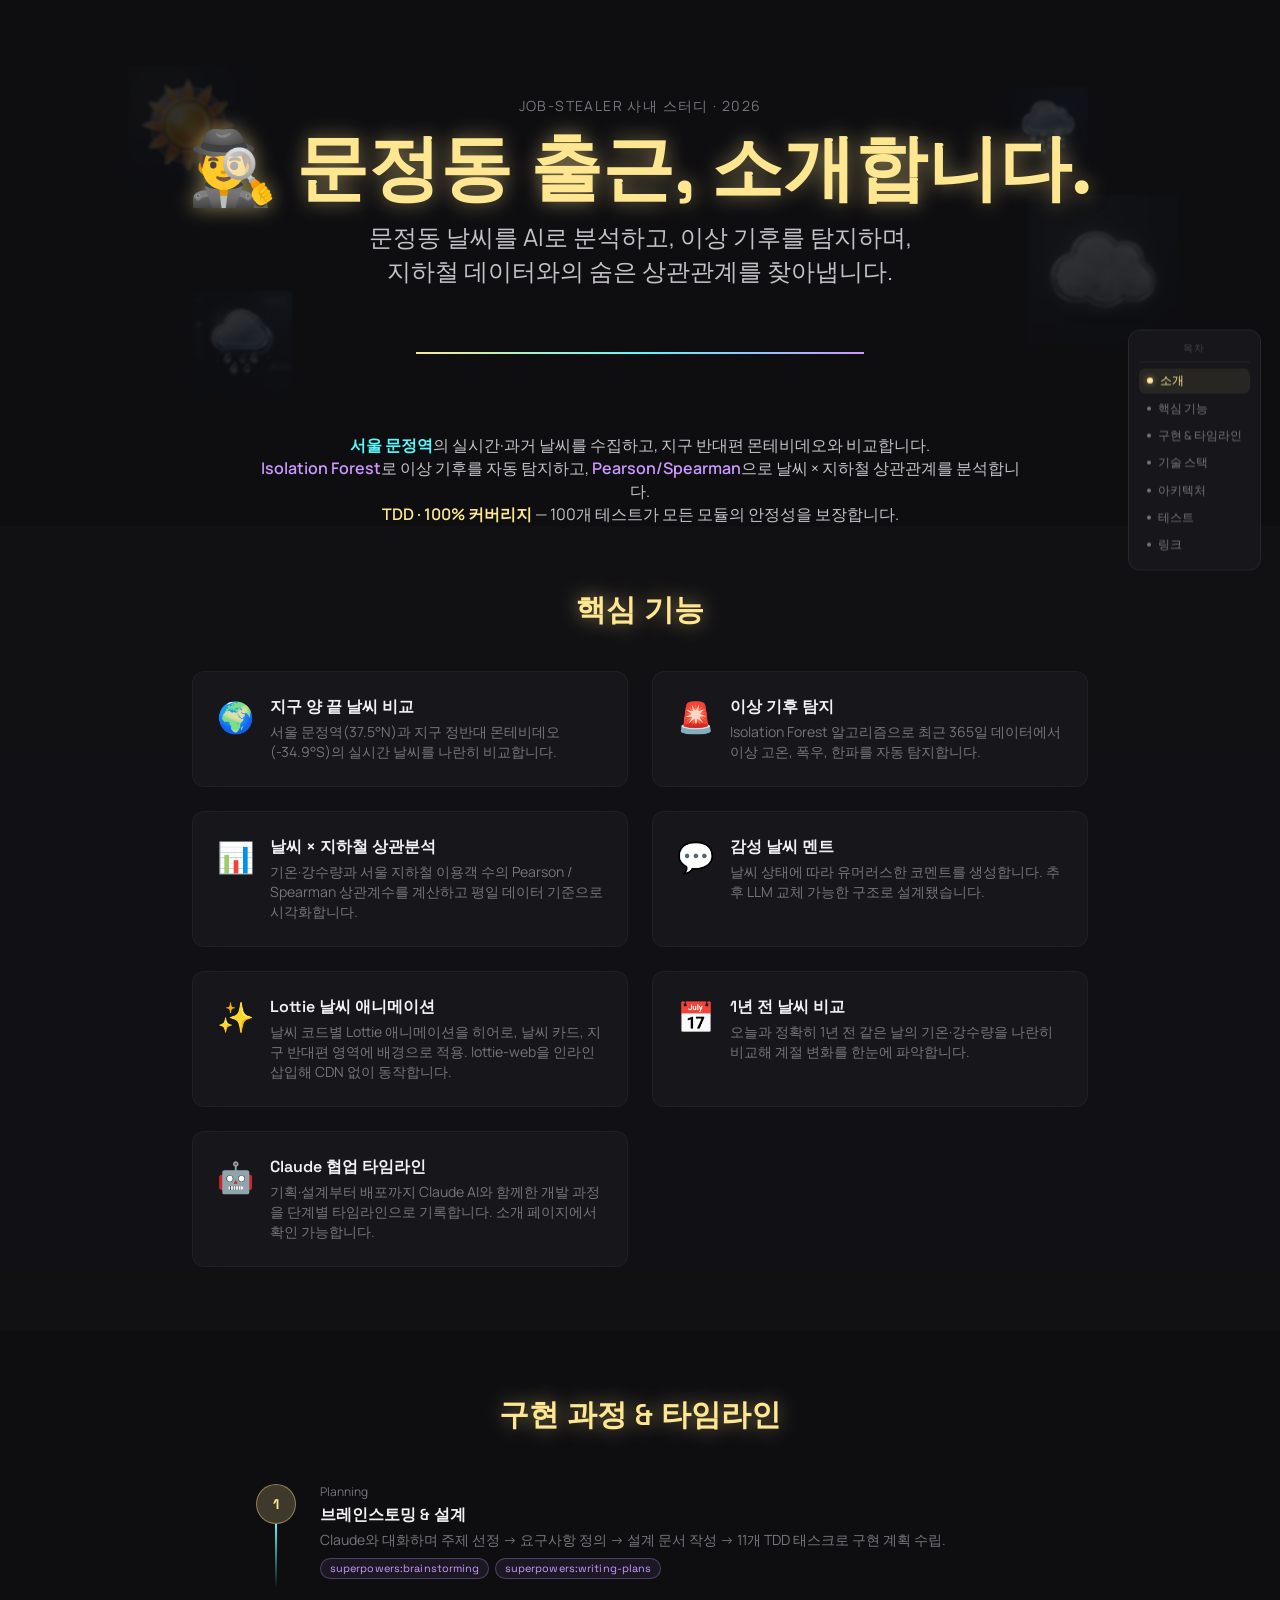
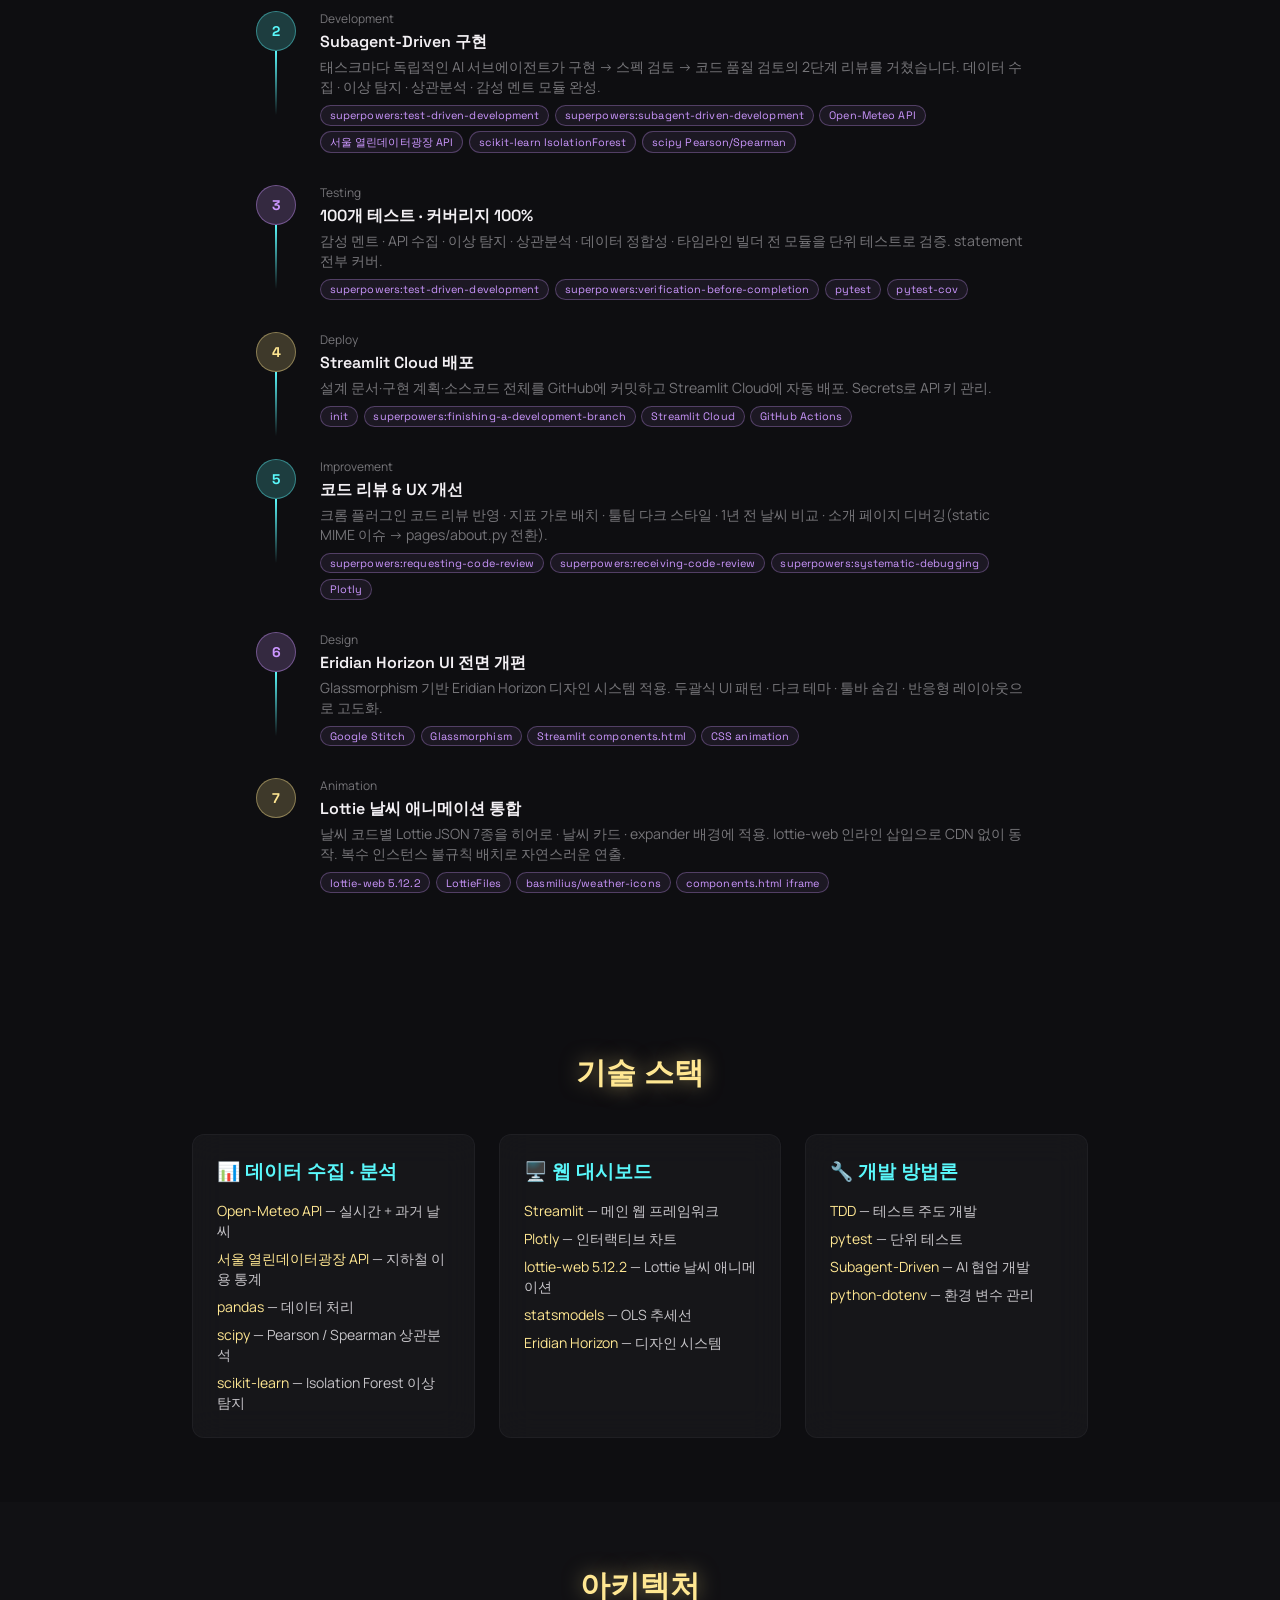
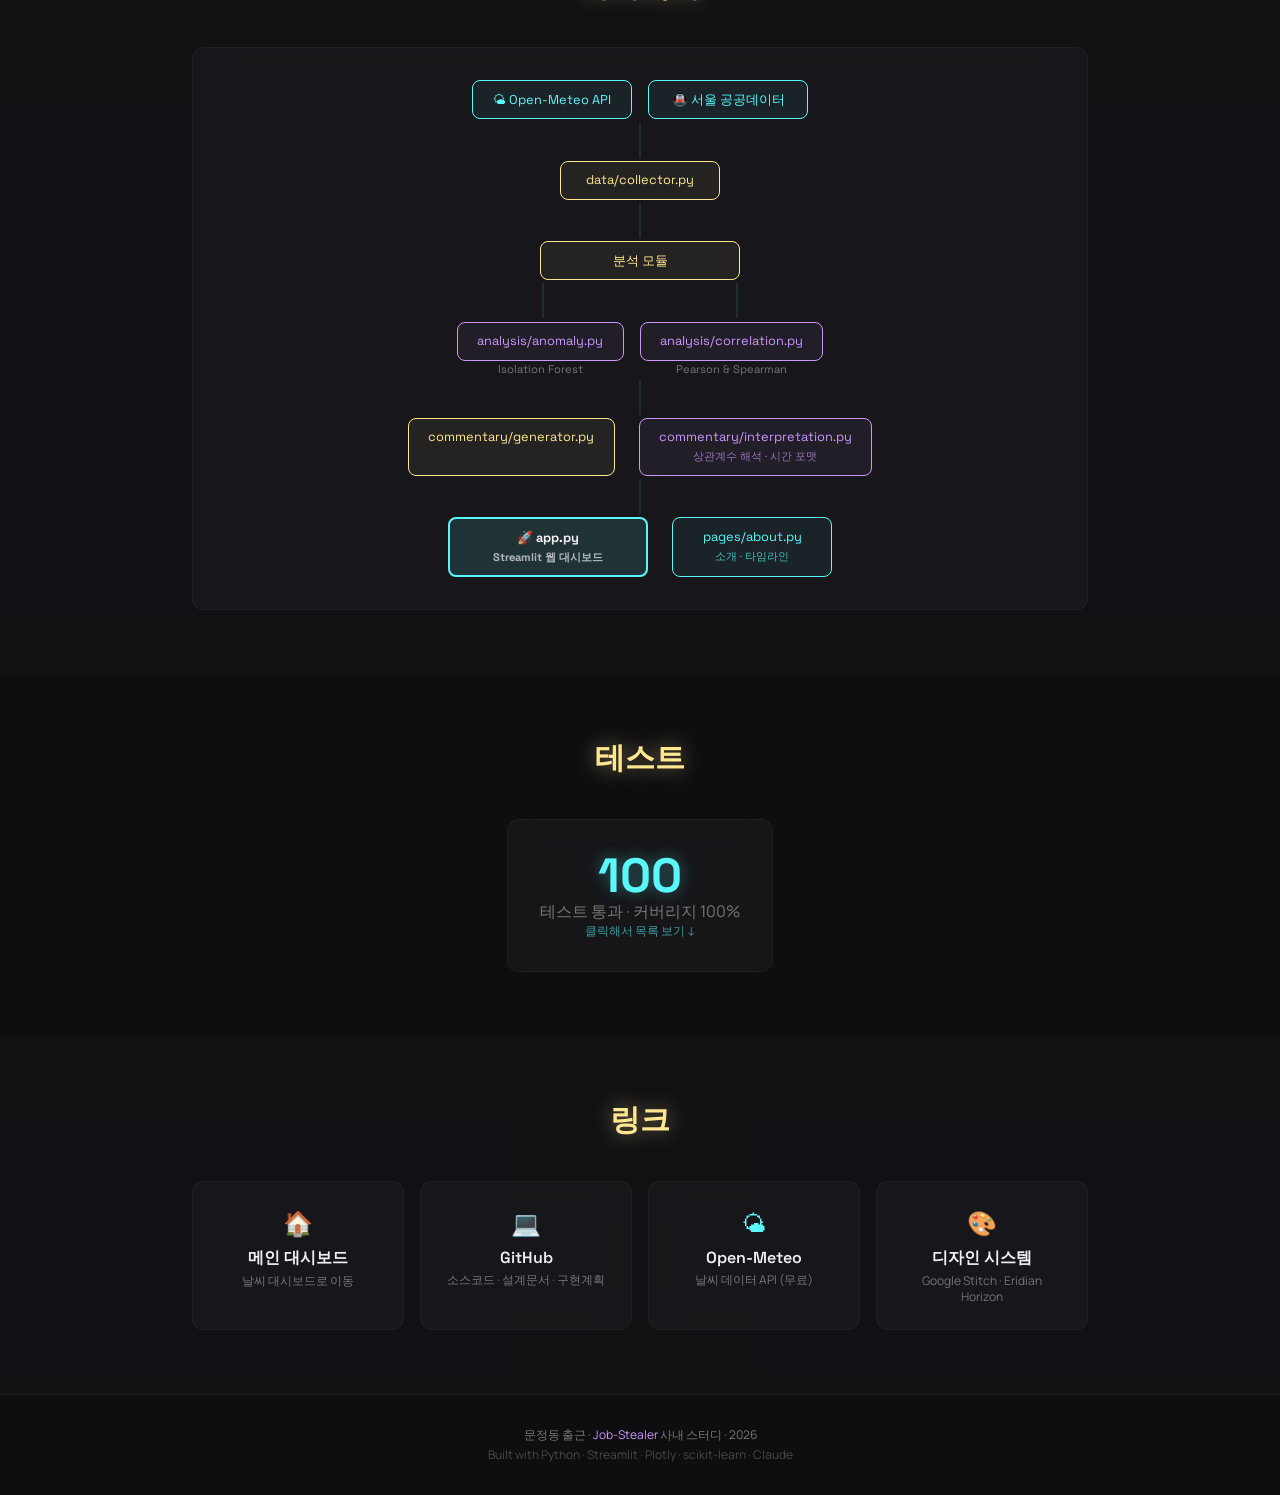
==== commit d157c4a9: "버그수정- 모바일 반응형" ====
--- a/static/about.html
+++ b/static/about.html
@@ -824,6 +824,31 @@
       }
       .floating-icon { width: 60px !important; opacity: 0.1; }
     }
+
+    /* ── 모바일 반응형 ──────────────────────────────────────── */
+    @media (max-width: 640px) {
+      /* 히어로 */
+      #hero { padding-top: 3rem; padding-bottom: 3rem; }
+      #hero h1 { font-size: 2rem; }
+      #hero p  { font-size: 1rem; }
+
+      /* 아키텍처 노드 */
+      .arch-node { min-width: 120px; font-size: .72rem; padding: .5rem .8rem; }
+      .arch-row  { gap: .5rem; flex-wrap: wrap; justify-content: center; }
+
+      /* 아키텍처 분기 파이프 간격 축소 */
+      .arch-fork-pipes { gap: 4rem !important; }
+
+      /* 모달 */
+      .modal-content { width: 95vw !important; padding: 0; }
+      .modal-header, .modal-body { padding: 1rem !important; }
+
+      /* 공통 섹션 패딩 */
+      section { padding-left: 1rem !important; padding-right: 1rem !important; }
+
+      /* 타임라인 아이콘 */
+      .w-10 { width: 2rem; height: 2rem; }
+    }
   </style>
 </head>
 
@@ -914,6 +939,14 @@
           <div>
             <h4 class="font-headline font-semibold text-on-surface mb-1">1년 전 날씨 비교</h4>
             <p class="text-sm text-muted">오늘과 정확히 1년 전 같은 날의 기온·강수량을 나란히 비교해 계절 변화를 한눈에 파악합니다.</p>
+          </div>
+        </div>
+
+        <div class="glass rounded-xl p-6 flex gap-4 reveal hover-hologram">
+          <span class="text-3xl">🤖</span>
+          <div>
+            <h4 class="font-headline font-semibold text-on-surface mb-1">Claude 협업 타임라인</h4>
+            <p class="text-sm text-muted">기획·설계부터 배포까지 Claude AI와 함께한 개발 과정을 단계별 타임라인으로 기록합니다. 소개 페이지에서 확인 가능합니다.</p>
           </div>
         </div>
 
@@ -970,8 +1003,8 @@
           </div>
           <div class="pb-8">
             <p class="text-xs text-muted mb-1 font-body">Testing</p>
-            <h4 class="font-headline font-semibold text-on-surface mb-1">92개 테스트 · 커버리지 100%</h4>
-            <p class="text-sm text-muted">감성 멘트 · API 수집 · 이상 탐지 · 상관분석 · 데이터 정합성 전 모듈을 단위 테스트로 검증. statement 142개 전부 커버.</p>
+            <h4 class="font-headline font-semibold text-on-surface mb-1">100개 테스트 · 커버리지 100%</h4>
+            <p class="text-sm text-muted">감성 멘트 · API 수집 · 이상 탐지 · 상관분석 · 데이터 정합성 · 타임라인 빌더 전 모듈을 단위 테스트로 검증. statement 전부 커버.</p>
             <div style="margin-top:.5rem;display:flex;flex-wrap:wrap;gap:.35rem;">
               <span class="skill-badge">superpowers:test-driven-development</span>
               <span class="skill-badge">superpowers:verification-before-completion</span>
@@ -1068,6 +1101,7 @@
           <h3 class="text-secondary font-headline font-semibold mb-4">📊 데이터 수집 · 분석</h3>
           <ul class="space-y-2 text-sm text-on-surface/80">
             <li><span class="text-primary">Open-Meteo API</span> — 실시간 + 과거 날씨</li>
+            <li><span class="text-primary">서울 열린데이터광장 API</span> — 지하철 이용 통계</li>
             <li><span class="text-primary">pandas</span> — 데이터 처리</li>
             <li><span class="text-primary">scipy</span> — Pearson / Spearman 상관분석</li>
             <li><span class="text-primary">scikit-learn</span> — Isolation Forest 이상 탐지</li>
@@ -1079,6 +1113,7 @@
           <ul class="space-y-2 text-sm text-on-surface/80">
             <li><span class="text-primary">Streamlit</span> — 메인 웹 프레임워크</li>
             <li><span class="text-primary">Plotly</span> — 인터랙티브 차트</li>
+            <li><span class="text-primary">lottie-web 5.12.2</span> — Lottie 날씨 애니메이션</li>
             <li><span class="text-primary">statsmodels</span> — OLS 추세선</li>
             <li><span class="text-primary">Eridian Horizon</span> — 디자인 시스템</li>
           </ul>
@@ -1201,18 +1236,13 @@
             <div class="arch-node n-process">data/collector.py</div>
           </div>
           <div class="pipe"></div>
-          <!-- 저장 -->
-          <div class="arch-row">
-            <div class="arch-node n-data">data/storage.py<small>CSV 캐시</small></div>
-          </div>
-          <div class="pipe"></div>
           <!-- 분석 (분기) -->
           <div class="arch-row">
             <div style="text-align:center">
               <div class="arch-node n-process" style="min-width:200px">분석 모듈</div>
             </div>
           </div>
-          <div style="display:flex;gap:12rem;justify-content:center;margin:0.2rem 0">
+          <div class="arch-fork-pipes" style="display:flex;gap:12rem;justify-content:center;margin:0.2rem 0">
             <div class="pipe" style="margin:0;"></div>
             <div class="pipe" style="margin:0;"></div>
           </div>
@@ -1230,12 +1260,14 @@
           <!-- 코멘터리 -->
           <div class="arch-row">
             <div class="arch-node n-process">commentary/generator.py</div>
+            <div class="arch-node n-logic" style="margin-left:.5rem;">commentary/interpretation.py<small>상관계수 해석 · 시간 포맷</small></div>
           </div>
           <div class="pipe"></div>
           <!-- 앱 -->
           <div class="arch-row">
             <div class="arch-node n-app pulse-node" style="min-width:200px">🚀 app.py<small>Streamlit 웹 대시보드</small>
             </div>
+            <div class="arch-node n-data" style="margin-left:.5rem;">pages/about.py<small>소개 · 타임라인</small></div>
           </div>
         </div>
       </div>
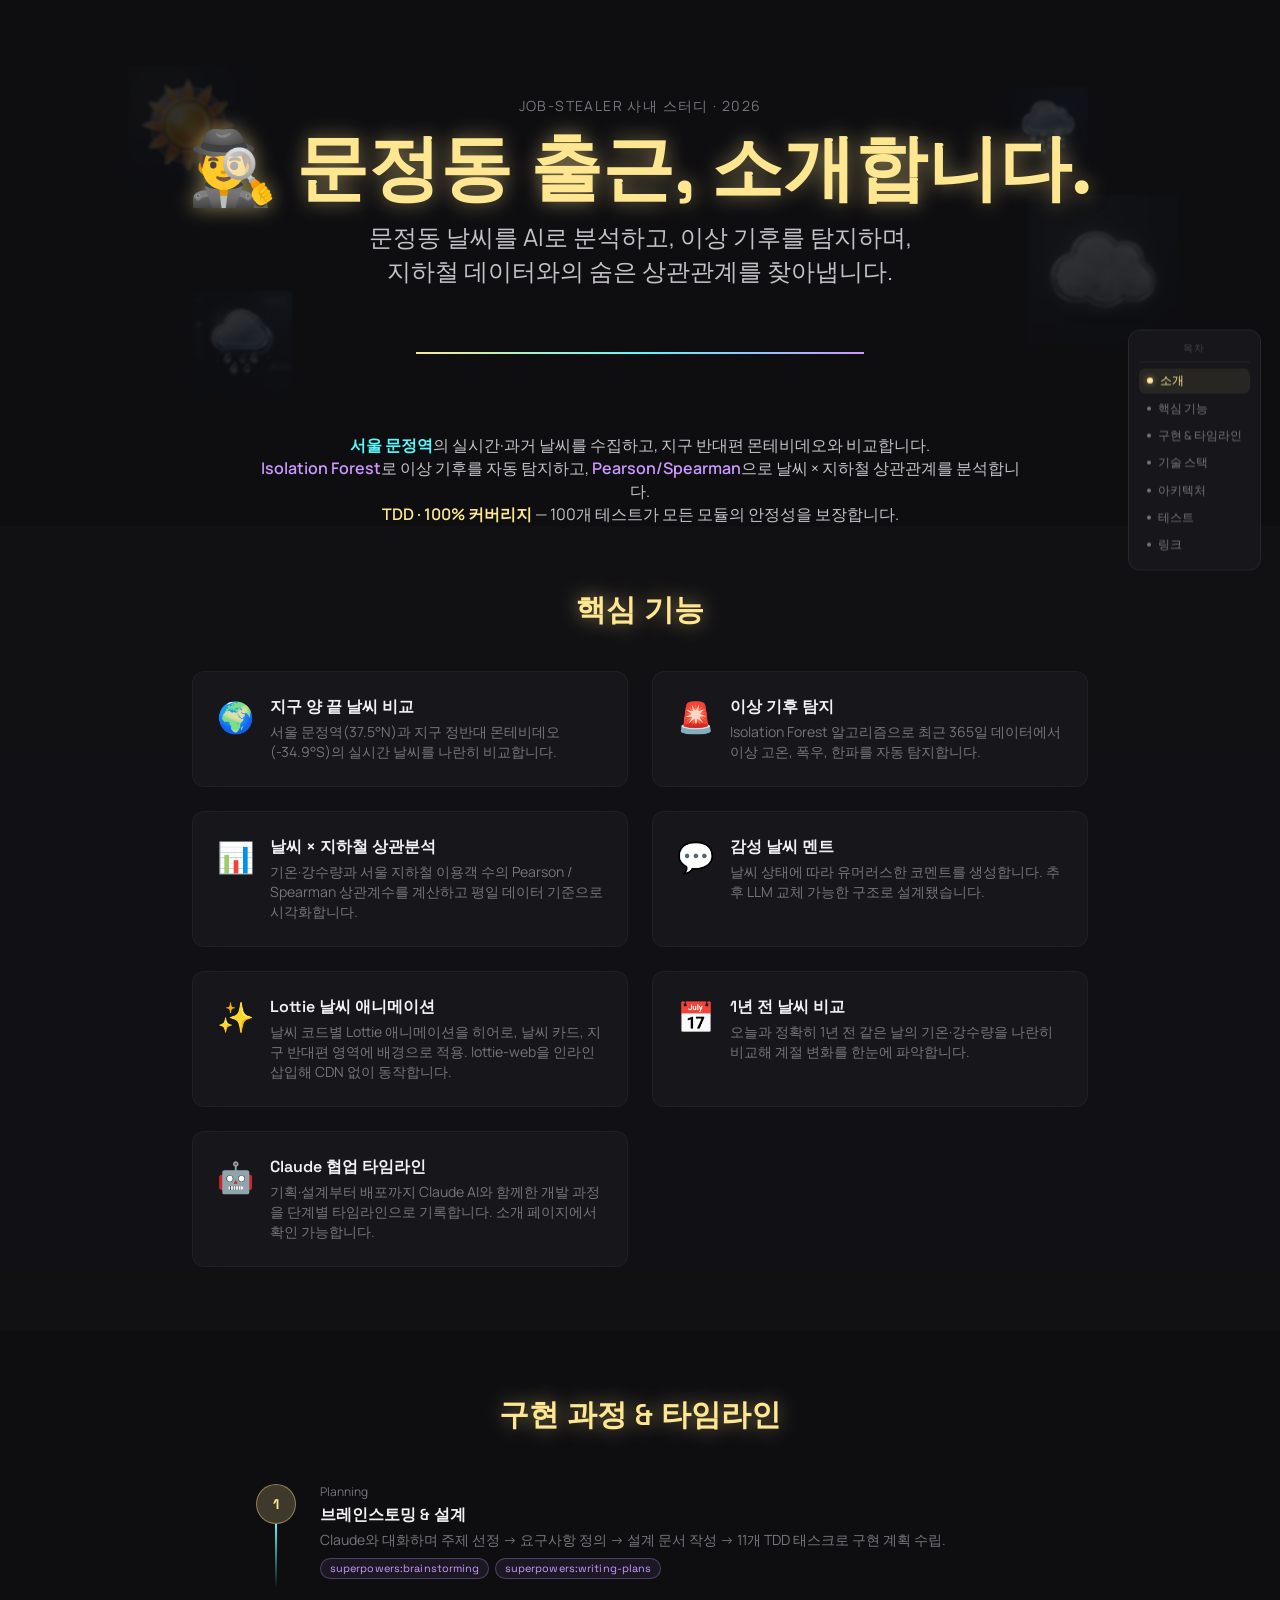
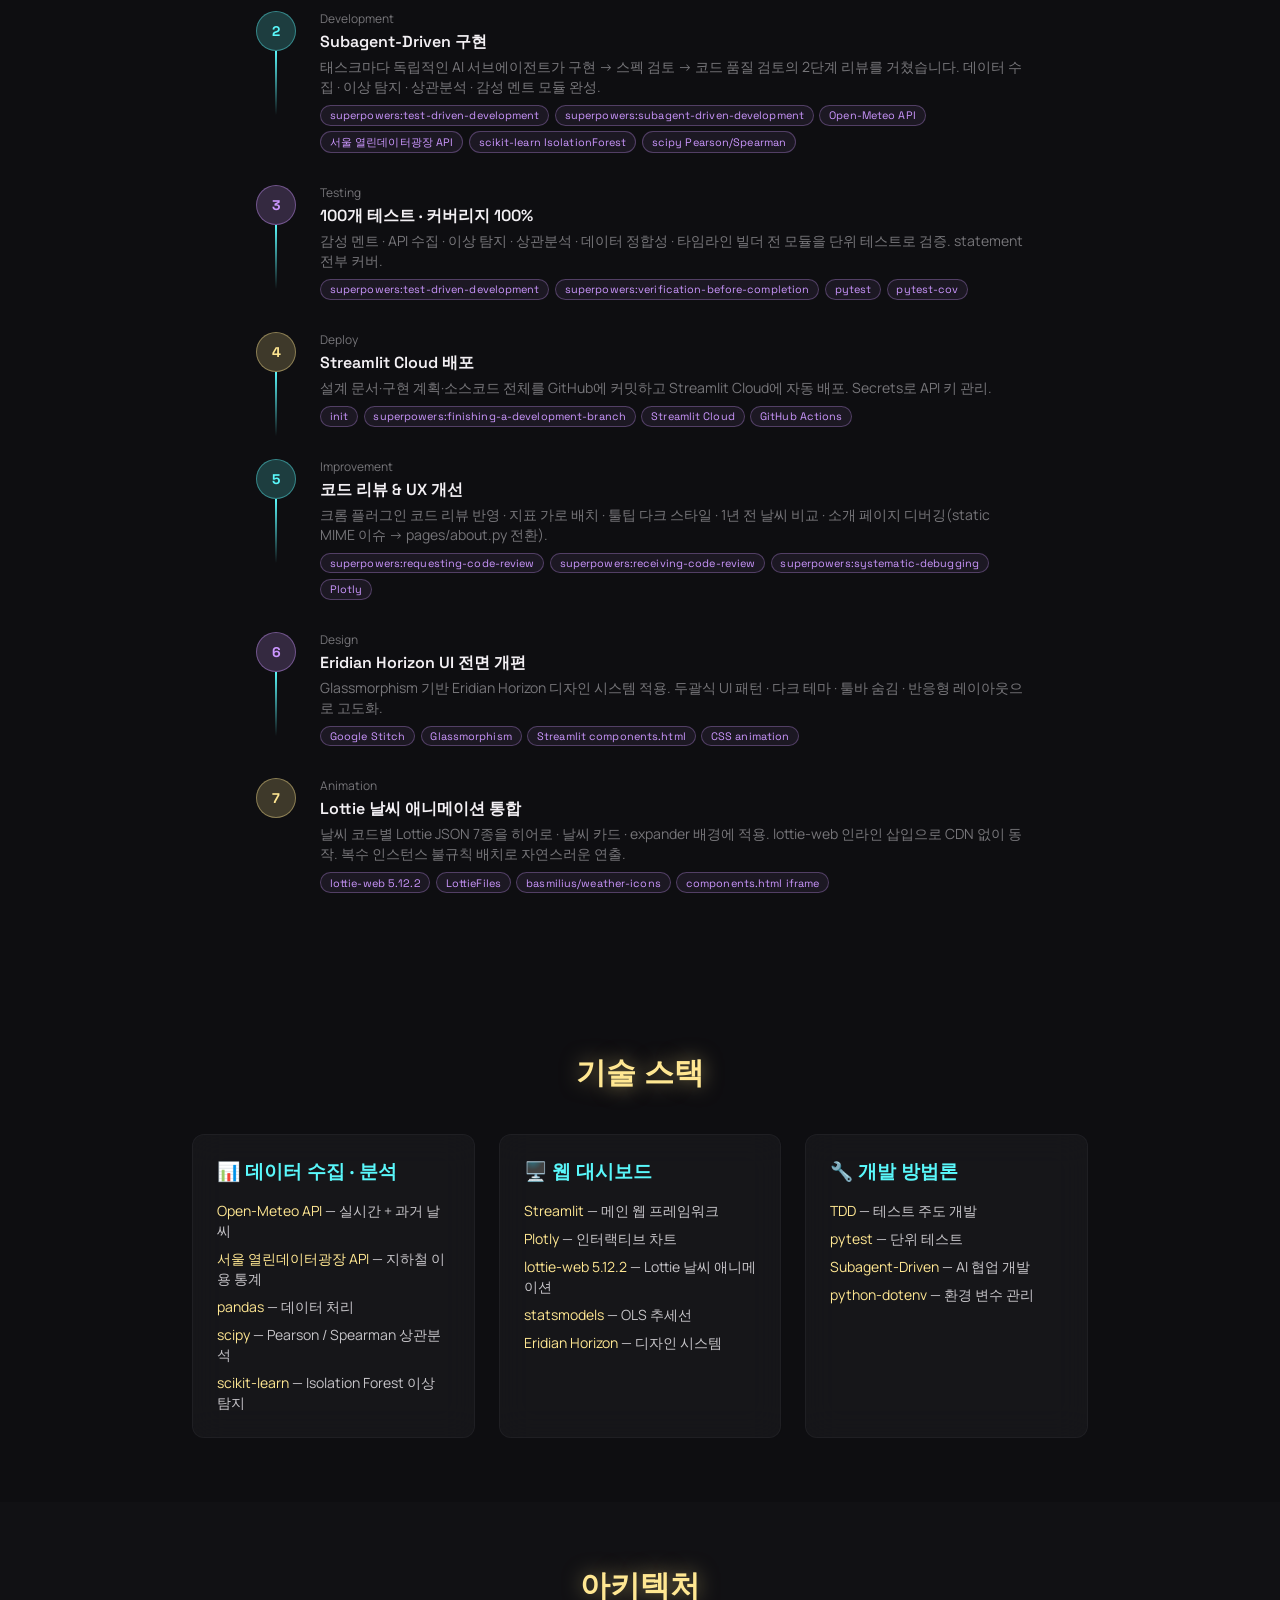
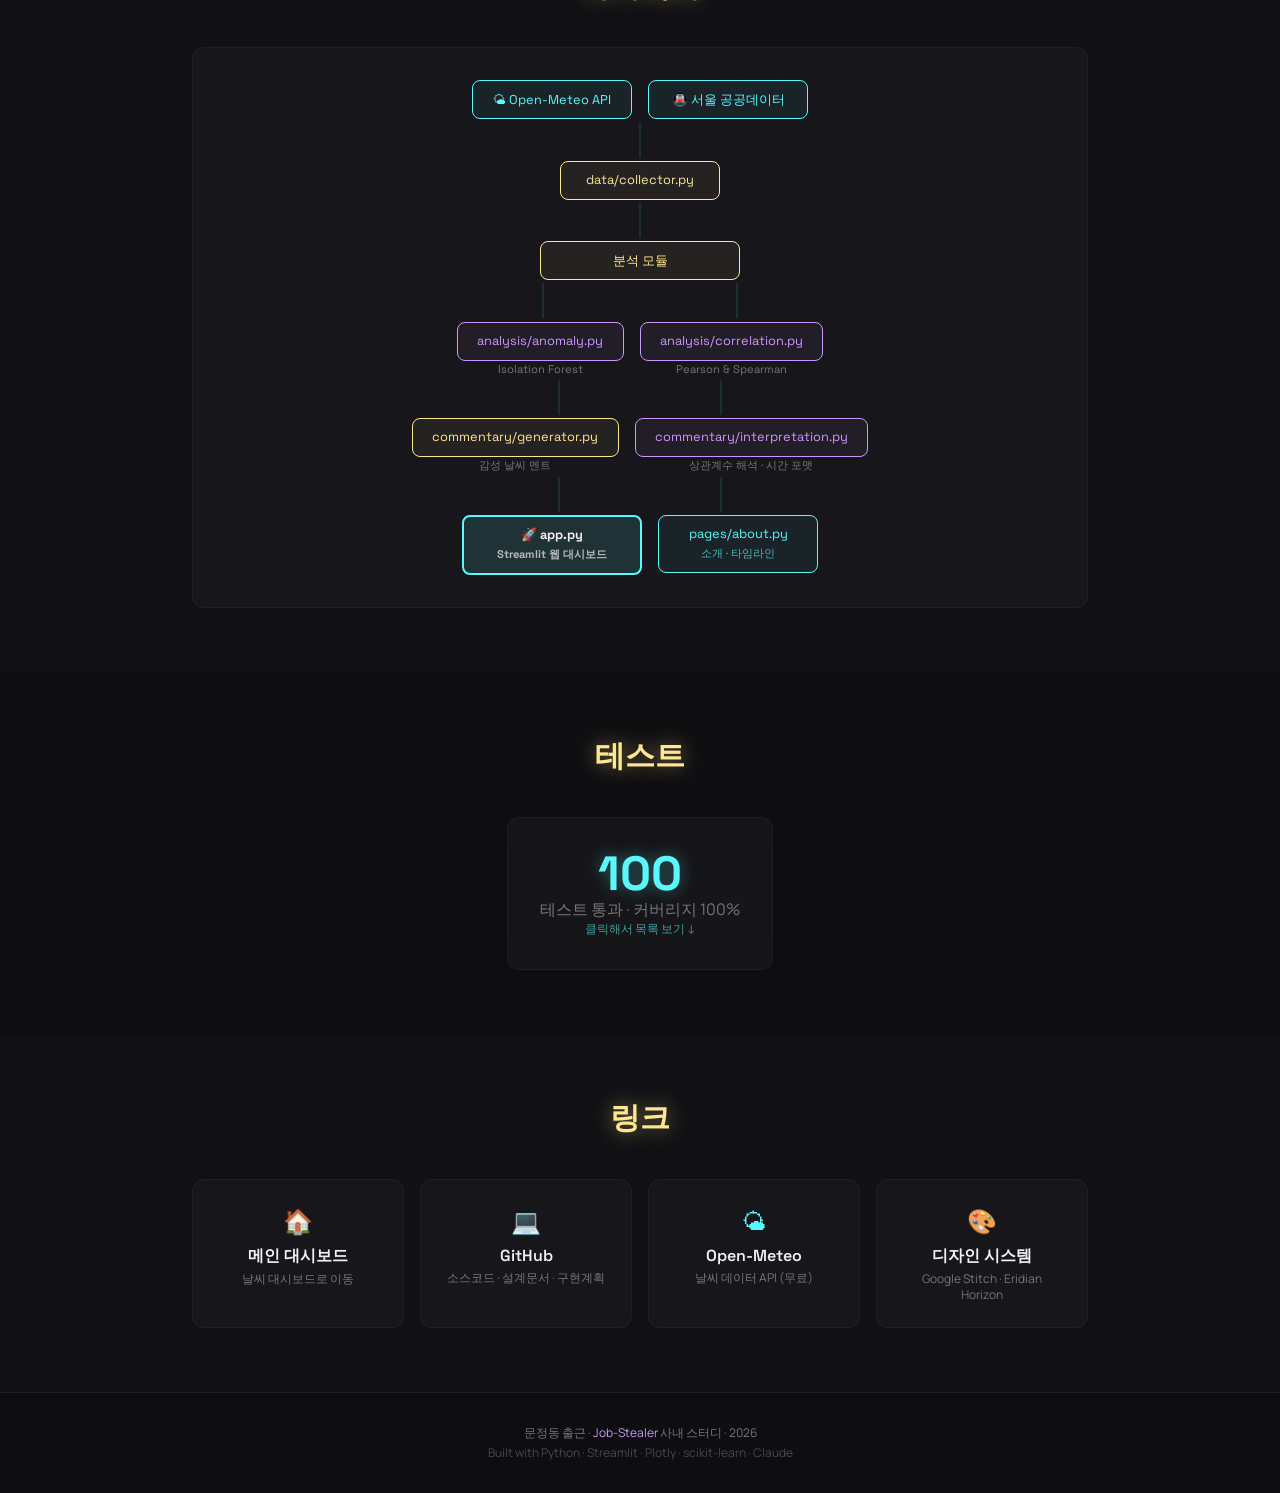
==== commit 679ed15a: "fix: 소개 페이지 아키텍처 다이어그램 파이프 정렬 수정, CLAUDE.md 업데이트 - static/about.html: commentary/interpretation.py, " ====
--- a/static/about.html
+++ b/static/about.html
@@ -1256,18 +1256,34 @@
               <div class="arch-label" style="text-align:center">Pearson &amp; Spearman</div>
             </div>
           </div>
-          <div class="pipe"></div>
-          <!-- 코멘터리 -->
+          <!-- 코멘터리 분기 -->
+          <div class="arch-fork-pipes" style="display:flex;gap:10rem;justify-content:center;margin:0.2rem 0">
+            <div class="pipe" style="margin:0;"></div>
+            <div class="pipe" style="margin:0;"></div>
+          </div>
           <div class="arch-row">
-            <div class="arch-node n-process">commentary/generator.py</div>
-            <div class="arch-node n-logic" style="margin-left:.5rem;">commentary/interpretation.py<small>상관계수 해석 · 시간 포맷</small></div>
-          </div>
-          <div class="pipe"></div>
+            <div>
+              <div class="arch-node n-process">commentary/generator.py</div>
+              <div class="arch-label" style="text-align:center">감성 날씨 멘트</div>
+            </div>
+            <div>
+              <div class="arch-node n-logic">commentary/interpretation.py</div>
+              <div class="arch-label" style="text-align:center">상관계수 해석 · 시간 포맷</div>
+            </div>
+          </div>
+          <!-- 출력 분기 -->
+          <div class="arch-fork-pipes" style="display:flex;gap:10rem;justify-content:center;margin:0.2rem 0">
+            <div class="pipe" style="margin:0;"></div>
+            <div class="pipe" style="margin:0;"></div>
+          </div>
           <!-- 앱 -->
           <div class="arch-row">
-            <div class="arch-node n-app pulse-node" style="min-width:200px">🚀 app.py<small>Streamlit 웹 대시보드</small>
+            <div>
+              <div class="arch-node n-app pulse-node" style="min-width:180px">🚀 app.py<small>Streamlit 웹 대시보드</small></div>
             </div>
-            <div class="arch-node n-data" style="margin-left:.5rem;">pages/about.py<small>소개 · 타임라인</small></div>
+            <div>
+              <div class="arch-node n-data">pages/about.py<small>소개 · 타임라인</small></div>
+            </div>
           </div>
         </div>
       </div>
@@ -1545,17 +1561,17 @@
         linkMap[id] = document.querySelector('.floating-toc a[href="#' + id + '"]');
       });
 
-      if (window.self !== window.top) {
-        // ── Streamlit iframe 임베딩 모드 ────────────────────────
-        // Streamlit은 window가 아닌 내부 div가 실제 스크롤 컨테이너
-        // position:fixed는 5500px 가상뷰포트 기준이라 JS로 직접 배치
+      // scrolling=True iframe 여부 감지 (이 경우 window 자체가 스크롤됨)
+      var selfScrolling = document.documentElement.scrollHeight > window.innerHeight + 10;
+
+      if (window.self !== window.top && !selfScrolling) {
+        // ── 부모가 스크롤하는 임베딩 모드 ───────────────────────
         toc.style.position = 'absolute';
         toc.style.transform = 'none';
         toc.style.transition = 'top 60ms linear';
 
         var _container = null;
 
-        // iframe 조상 중 실제로 스크롤되는 div 탐색
         function findContainer() {
           try {
             var p = window.parent;
@@ -1576,7 +1592,6 @@
           return _container;
         }
 
-        // iframe이 컨테이너 상단에서 몇 px 아래에 있는지 (절대 오프셋)
         function iframeOffsetInContainer() {
           try {
             var c = getContainer();
@@ -1586,7 +1601,6 @@
           } catch (e) { return 0; }
         }
 
-        // 링크 클릭 → 실제 스크롤 컨테이너로 이동
         SECTIONS.forEach(function (id) {
           var link = linkMap[id];
           if (!link) return;
@@ -1594,17 +1608,15 @@
             e.preventDefault();
             var el = document.getElementById(id);
             if (!el) return;
-            var c = getContainer();
-            var titleEl = el.querySelector('h1, h2') || el;
-            var c = getContainer();
-            var cRect = c.getBoundingClientRect();
-            var titleRect = titleEl.getBoundingClientRect();
-            var target = c.scrollTop + (titleRect.top - cRect.top) - 24;
-            c.scrollTo({ top: target, behavior: 'smooth' });
+            // iframe 내부 좌표(getBoundingClientRect)와 부모 좌표를 섞으면 틀림.
+            // el.offsetTop = iframe 문서 최상단 기준 절대 위치
+            // iframeOffsetInContainer() = 부모 스크롤 컨테이너 기준 iframe 위치
+            var iOff = iframeOffsetInContainer();
+            var elTopInIframe = el.offsetTop;
+            var target = iOff + elTopInIframe - 24;
+            getContainer().scrollTo({ top: target, behavior: 'smooth' });
           });
         });
-
-
 
         function positionToc() {
           var c = getContainer();
@@ -1644,7 +1656,35 @@
         setTimeout(initEmbedded, 200);
 
       } else {
-        // ── 독립 열람 모드 (position:fixed 정상 동작) ────────────
+        // ── 자체 스크롤 모드 (scrolling=True iframe 또는 독립 열람) ──
+        // 링크 클릭 → window.scrollTo로 이동
+        SECTIONS.forEach(function (id) {
+          var link = linkMap[id];
+          if (!link) return;
+          link.addEventListener('click', function (e) {
+            e.preventDefault();
+            var el = document.getElementById(id);
+            if (!el) return;
+            var target = el.getBoundingClientRect().top + window.scrollY - 24;
+            window.scrollTo({ top: target, behavior: 'smooth' });
+          });
+        });
+
+        function updateHighlight() {
+          var scrollPos = window.scrollY + window.innerHeight * 0.25;
+          var current = SECTIONS[0];
+          SECTIONS.forEach(function (id) {
+            var el = document.getElementById(id);
+            if (el && el.offsetTop <= scrollPos) current = id;
+          });
+          SECTIONS.forEach(function (id) {
+            if (linkMap[id]) linkMap[id].classList.toggle('toc-active', id === current);
+          });
+        }
+
+        window.addEventListener('scroll', updateHighlight, { passive: true });
+        updateHighlight();
+
         var tocObserver = new IntersectionObserver(function (entries) {
           entries.forEach(function (entry) {
             if (entry.isIntersecting) {
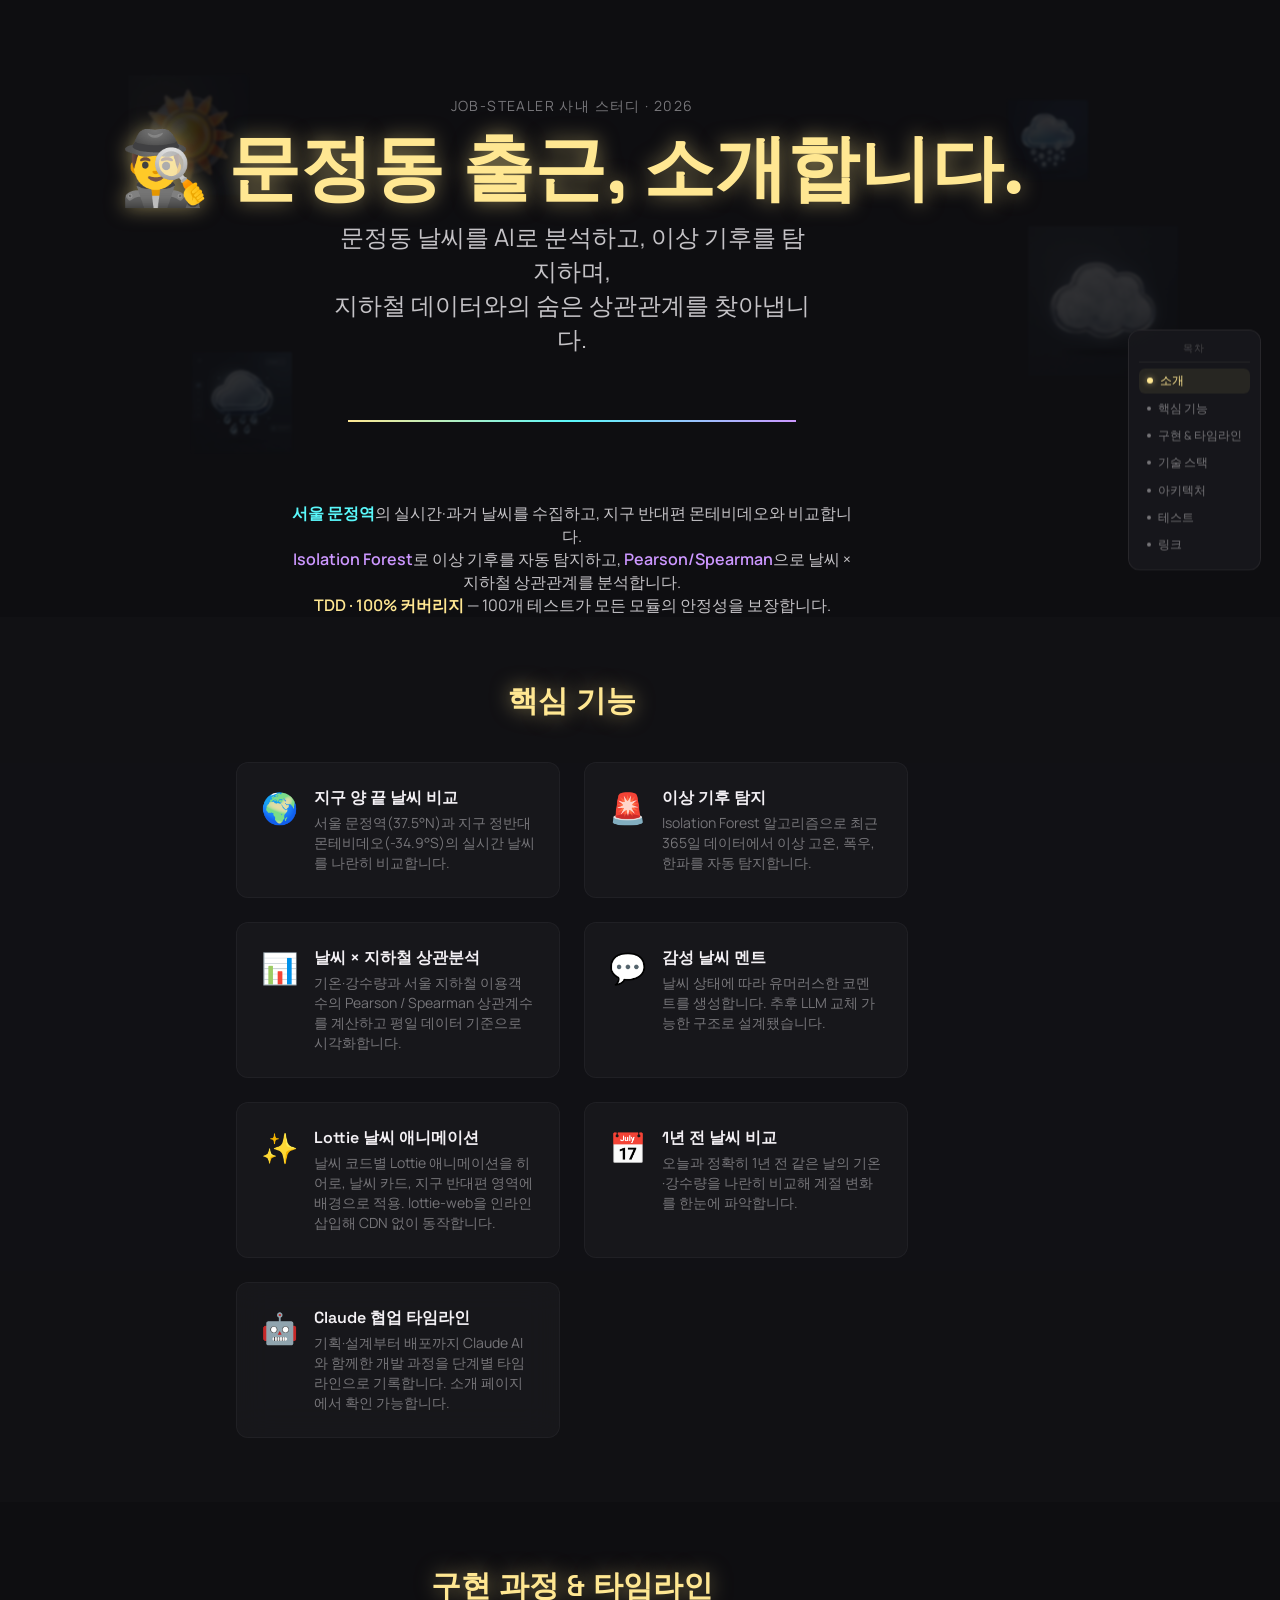
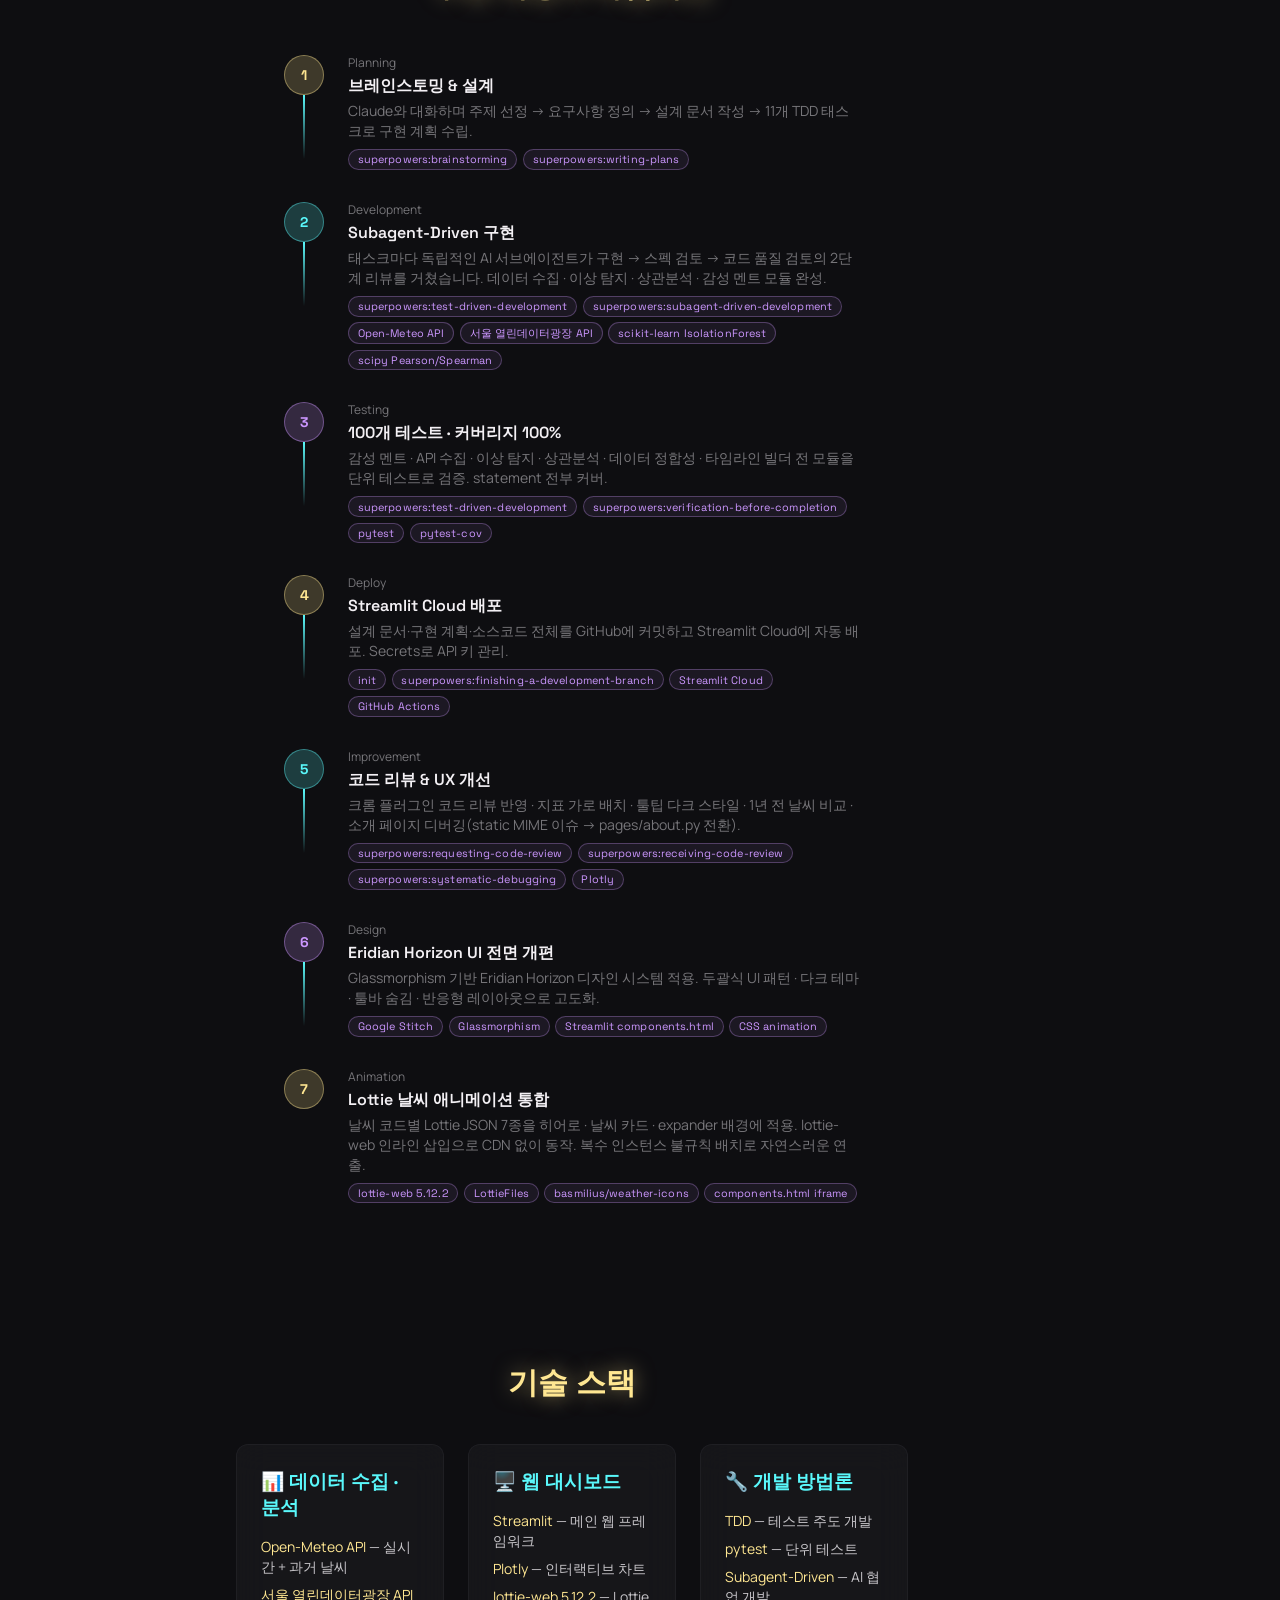
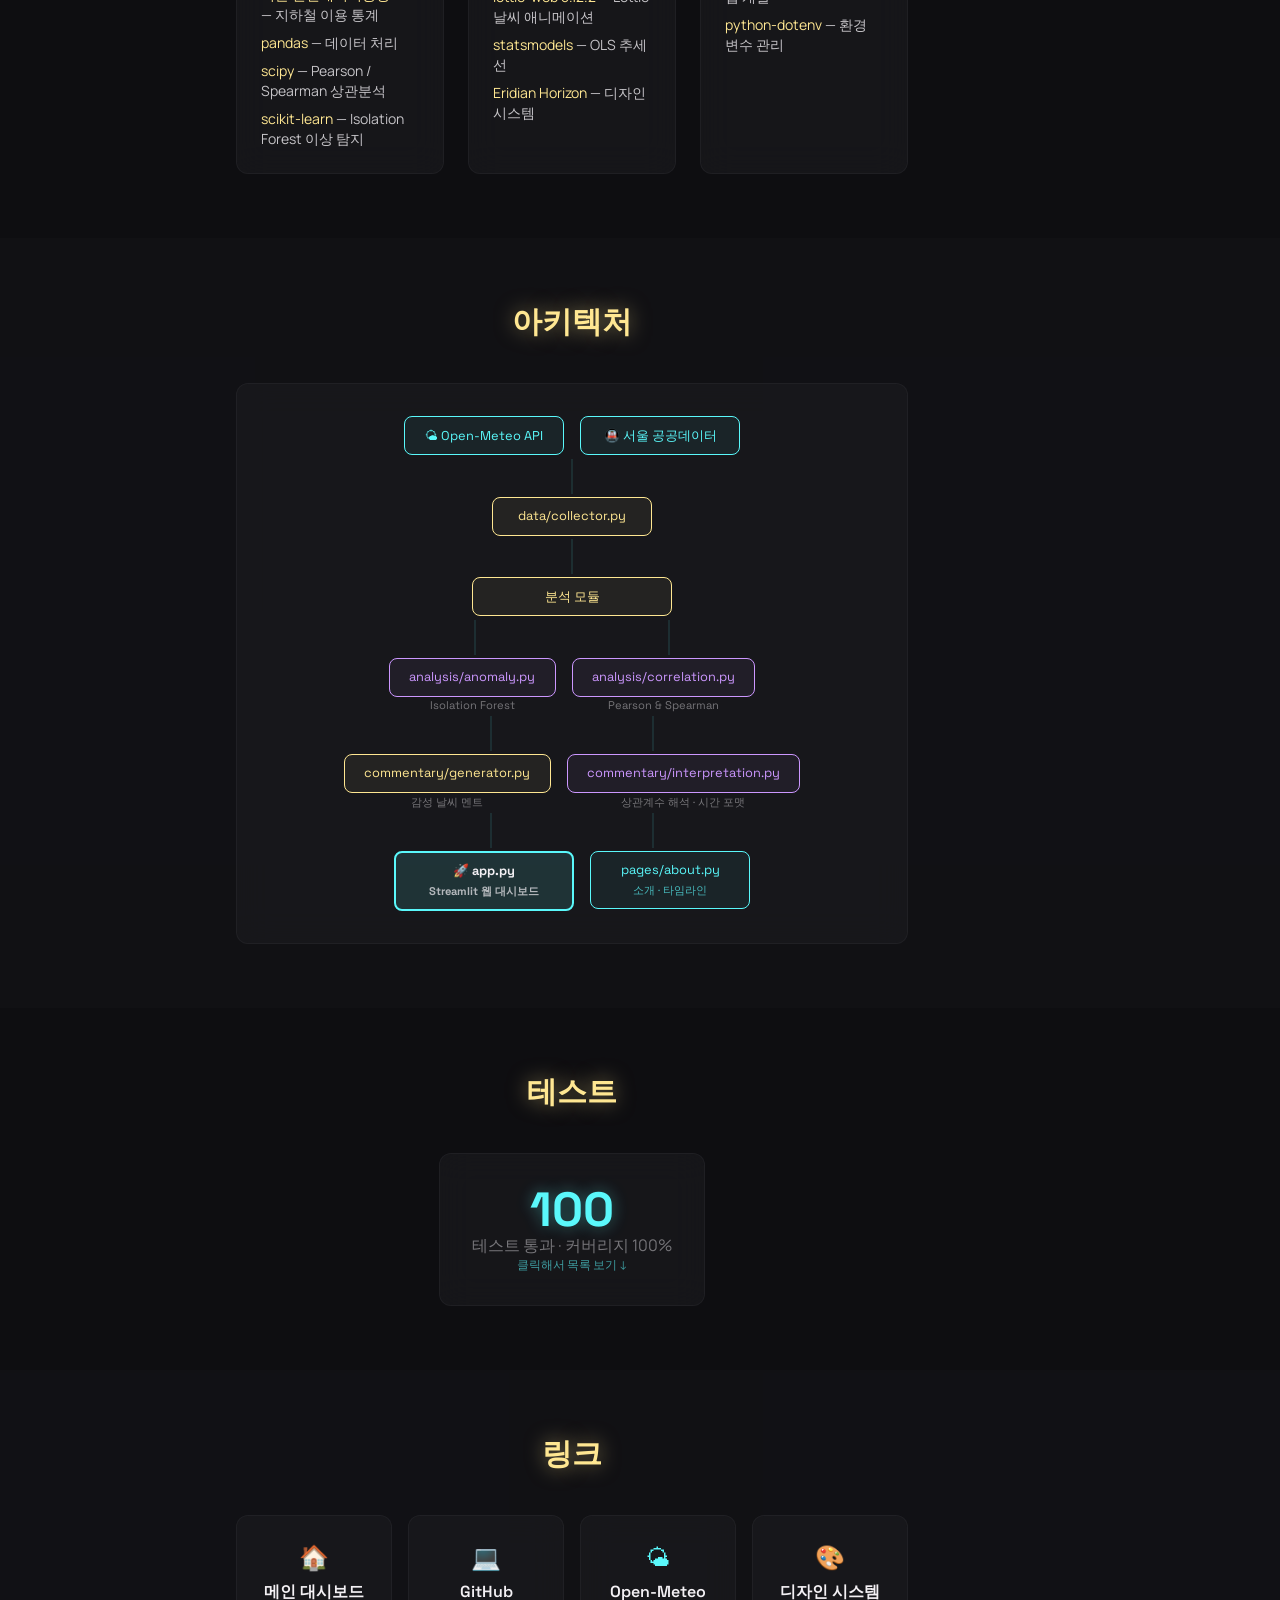
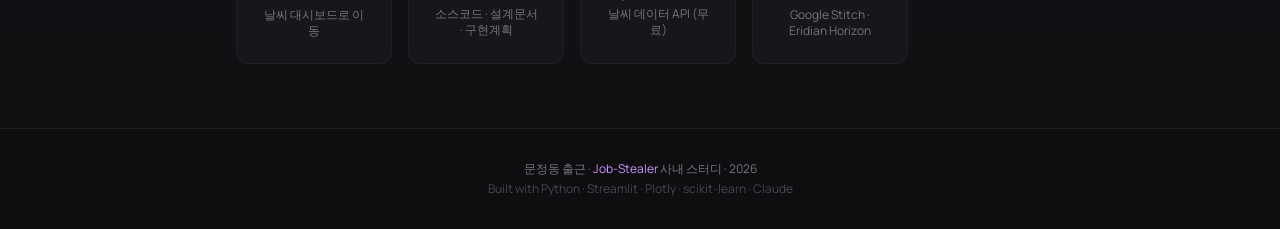
==== commit d8c5830e: "1" ====
--- a/static/about.html
+++ b/static/about.html
@@ -60,6 +60,7 @@
     .glass {
       background: rgba(31, 31, 35, .5);
       backdrop-filter: blur(16px);
+      -webkit-backdrop-filter: blur(16px);
       border: 1px solid rgba(72, 71, 75, .2);
     }
 
@@ -172,15 +173,15 @@
 
     /* Size */
     .max-w-4xl {
-      max-width: 56rem
+      max-width: 42rem
     }
 
     .max-w-3xl {
-      max-width: 48rem
+      max-width: 36rem
     }
 
     .max-w-2xl {
-      max-width: 42rem
+      max-width: 30rem
     }
 
     .max-w-md {
@@ -609,7 +610,7 @@
     .modal-content {
       width: 90%; max-width: 650px; max-height: 85vh; display: flex; flex-direction: column;
       transform: translateY(20px); transition: transform 0.3s ease;
-      background: rgba(25, 25, 29, 0.95); backdrop-filter: blur(16px);
+      background: rgba(25, 25, 29, 0.95); backdrop-filter: blur(16px); -webkit-backdrop-filter: blur(16px);
       border: 1px solid rgba(90, 248, 251, 0.2); border-radius: 1rem;
       box-shadow: 0 20px 50px rgba(0, 0, 0, 0.7);
     }
@@ -817,6 +818,12 @@
     .icon-cloud { top: 45%; right: 8%; width: 150px; animation-duration: 15s; animation-delay: -2s; }
     .icon-rain { bottom: 10%; left: 15%; width: 100px; animation-duration: 9s; animation-delay: -5s; }
     .icon-snow { top: 20%; right: 15%; width: 80px; animation-duration: 11s; animation-delay: -3s; }
+
+    @media (min-width: 901px) {
+      section {
+        padding-right: 10rem !important;
+      }
+    }
 
     @media (max-width: 900px) {
       .floating-toc {
@@ -1721,7 +1728,8 @@
             e.preventDefault();
             
             // Streamlit iframe 모드 시 스크롤 위치 보정
-            if (window.self !== window.top) {
+            if (window.self !== window.top && !selfScrolling) {
+               // 부모가 스크롤하는 임베딩 모드: getContainer() 사용
                try {
                   var c = getContainer();
                   var iOff = iframeOffsetInContainer();
@@ -1729,15 +1737,32 @@
                   if (visibleTop < 0) visibleTop = 0;
                   var visibleHeight = c.clientHeight;
                   var modalContent = testModal.querySelector('.modal-content');
-                  
-                  // iframe 내부 절대 좌표
+
                   testModal.style.position = 'absolute';
                   var iframeHeight = Math.max(document.documentElement.scrollHeight, document.body.scrollHeight);
                   testModal.style.height = iframeHeight + 'px';
-                  testModal.style.minHeight = iframeHeight + 'px'; // Ensure full coverage
-                  
+                  testModal.style.minHeight = iframeHeight + 'px';
+
                   testModal.style.alignItems = 'flex-start';
-                  var topPos = visibleTop + (visibleHeight - 650) / 2; 
+                  var topPos = visibleTop + (visibleHeight - 650) / 2;
+                  modalContent.style.marginTop = Math.max(20, topPos) + 'px';
+               } catch(err) {
+                  console.log(err);
+               }
+            } else if (selfScrolling) {
+               // scrolling=True 자체 스크롤 모드: window.scrollY 사용
+               try {
+                  var visibleTop = window.scrollY;
+                  var visibleHeight = window.innerHeight;
+                  var modalContent = testModal.querySelector('.modal-content');
+
+                  testModal.style.position = 'absolute';
+                  var iframeHeight = Math.max(document.documentElement.scrollHeight, document.body.scrollHeight);
+                  testModal.style.height = iframeHeight + 'px';
+                  testModal.style.minHeight = iframeHeight + 'px';
+
+                  testModal.style.alignItems = 'flex-start';
+                  var topPos = visibleTop + (visibleHeight - 650) / 2;
                   modalContent.style.marginTop = Math.max(20, topPos) + 'px';
                } catch(err) {
                   console.log(err);
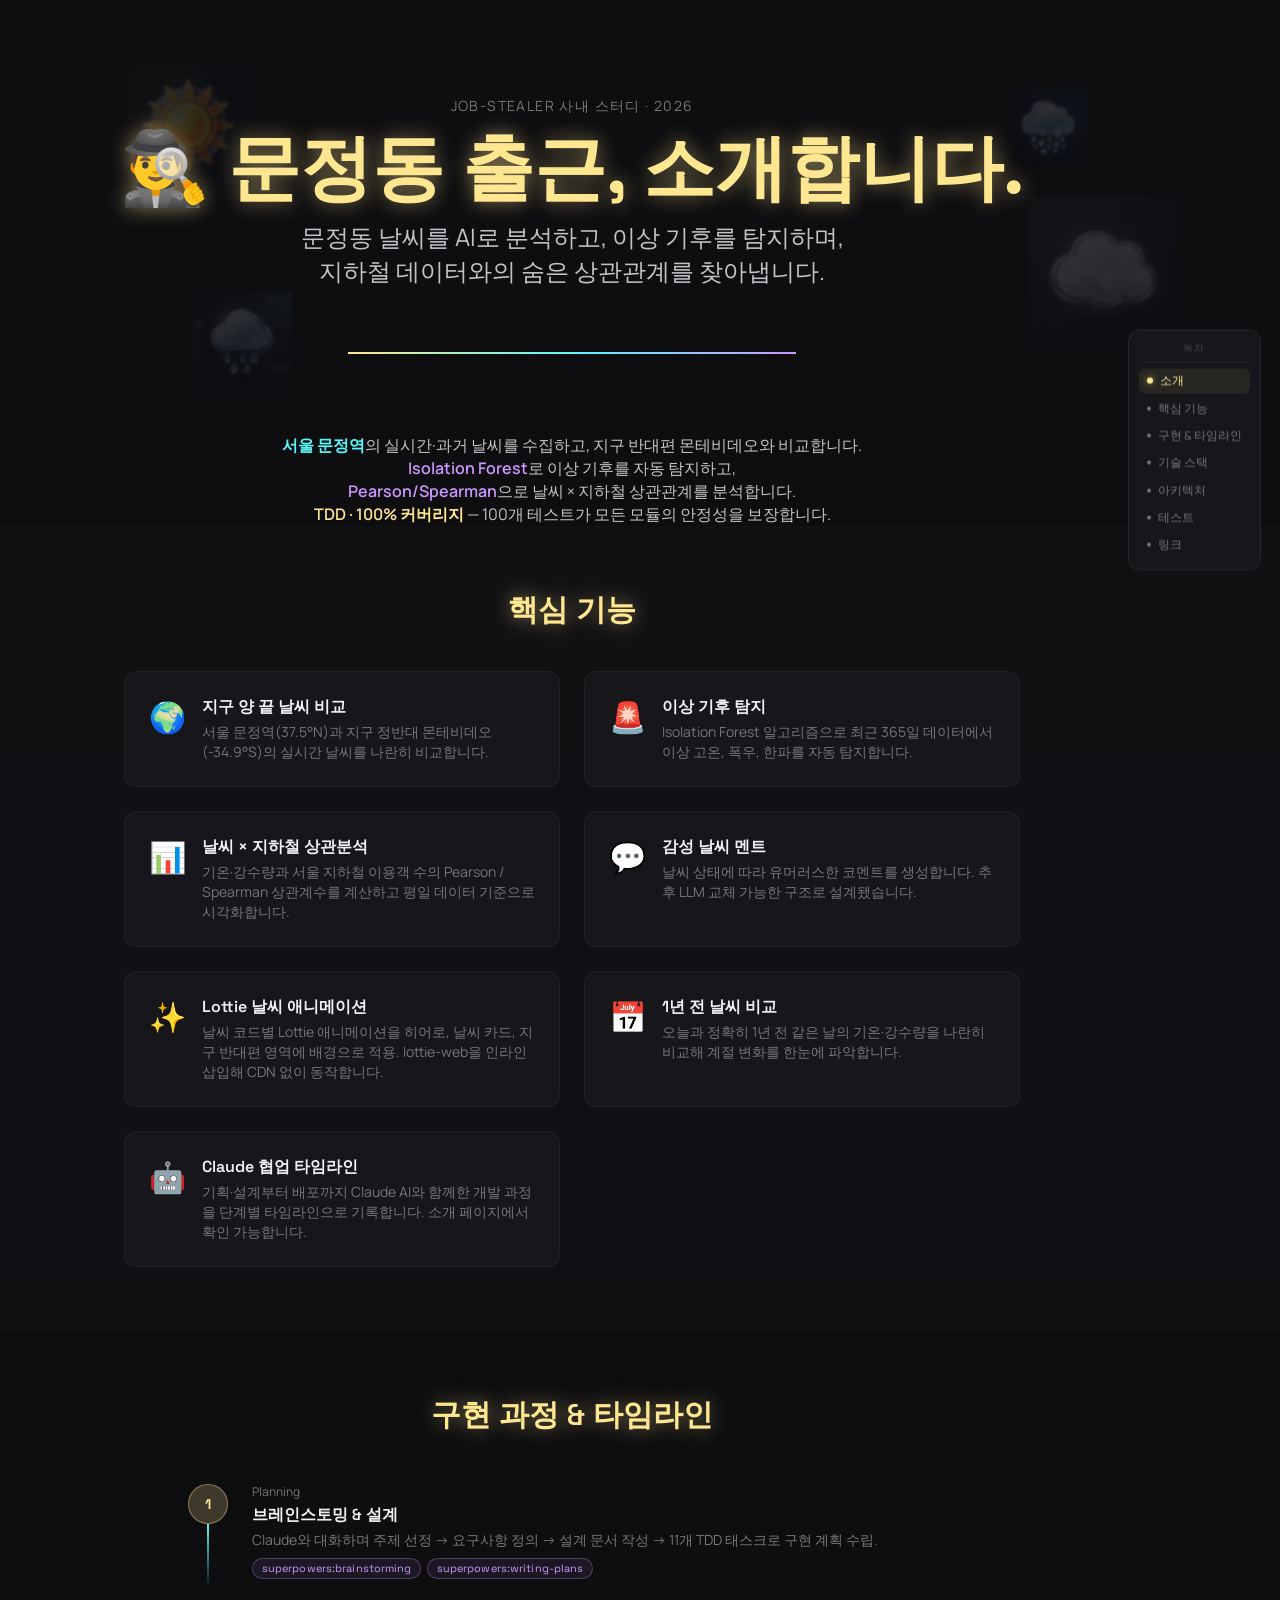
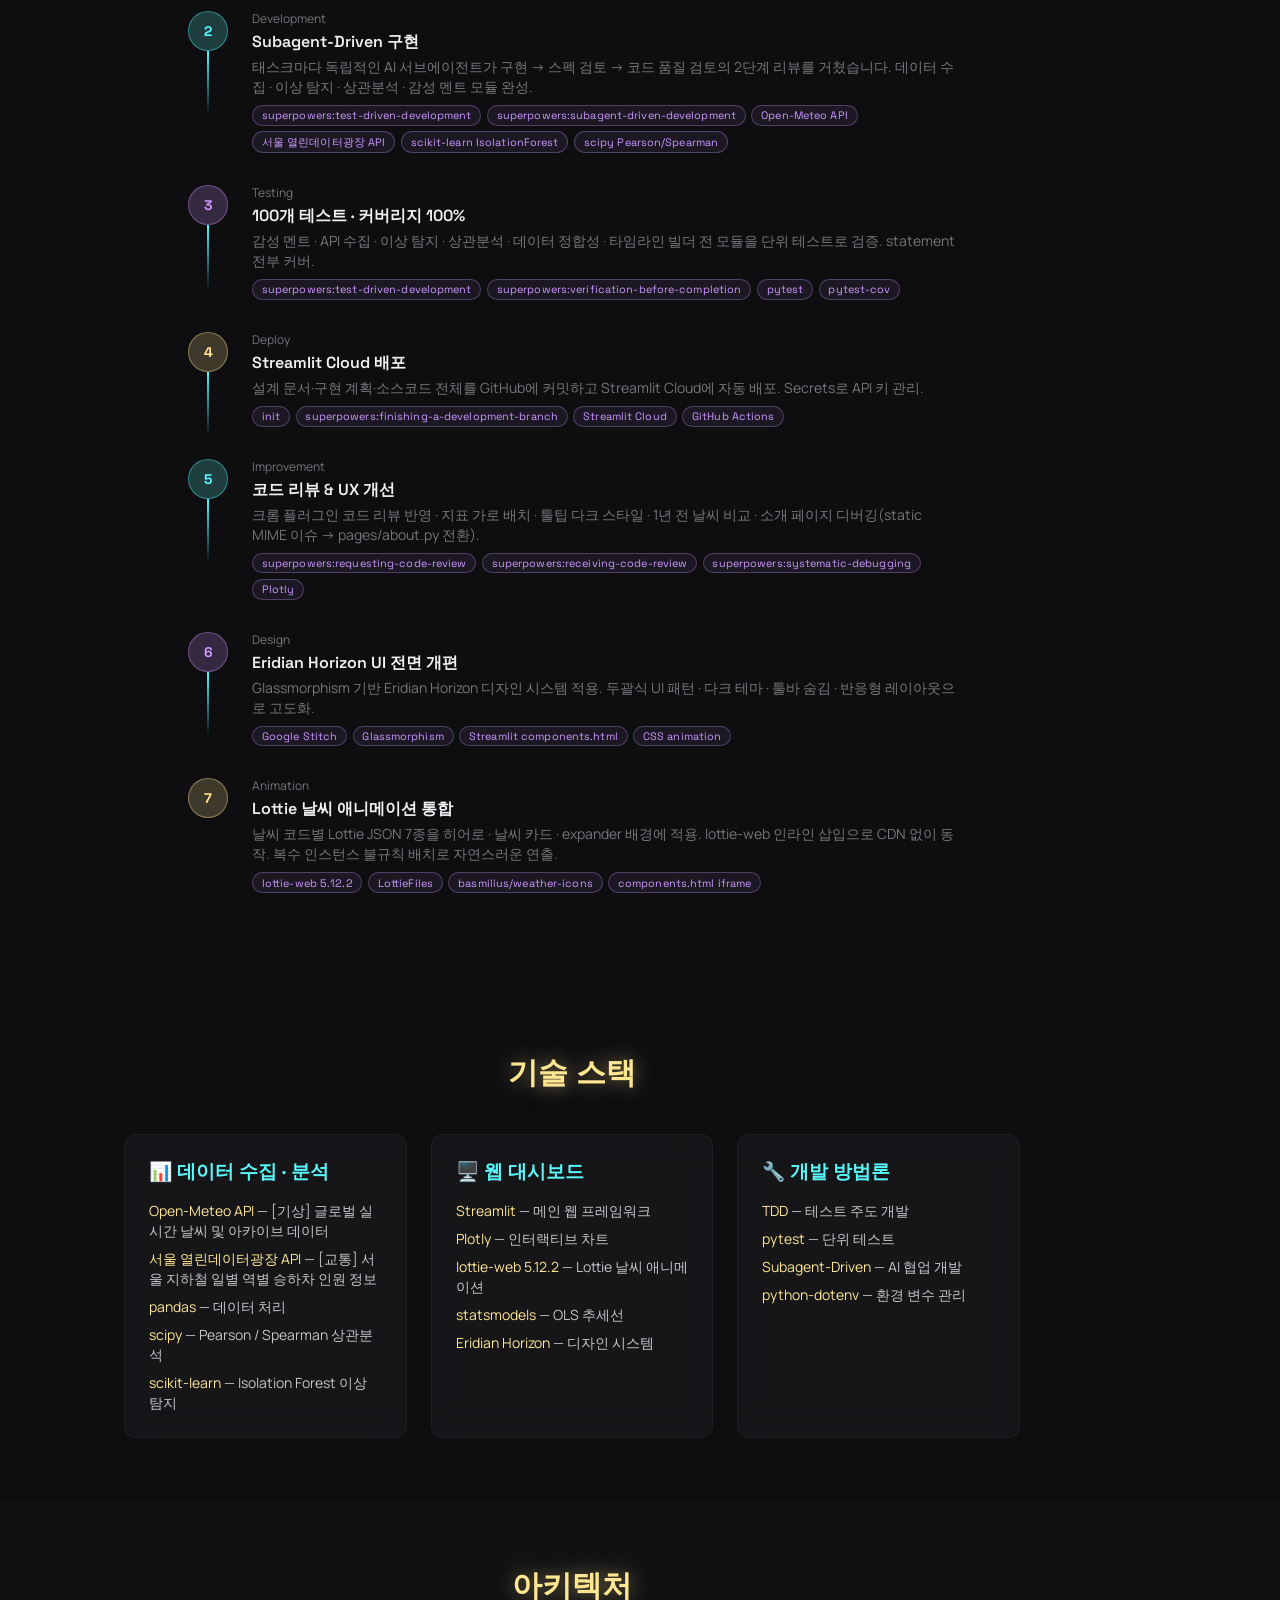
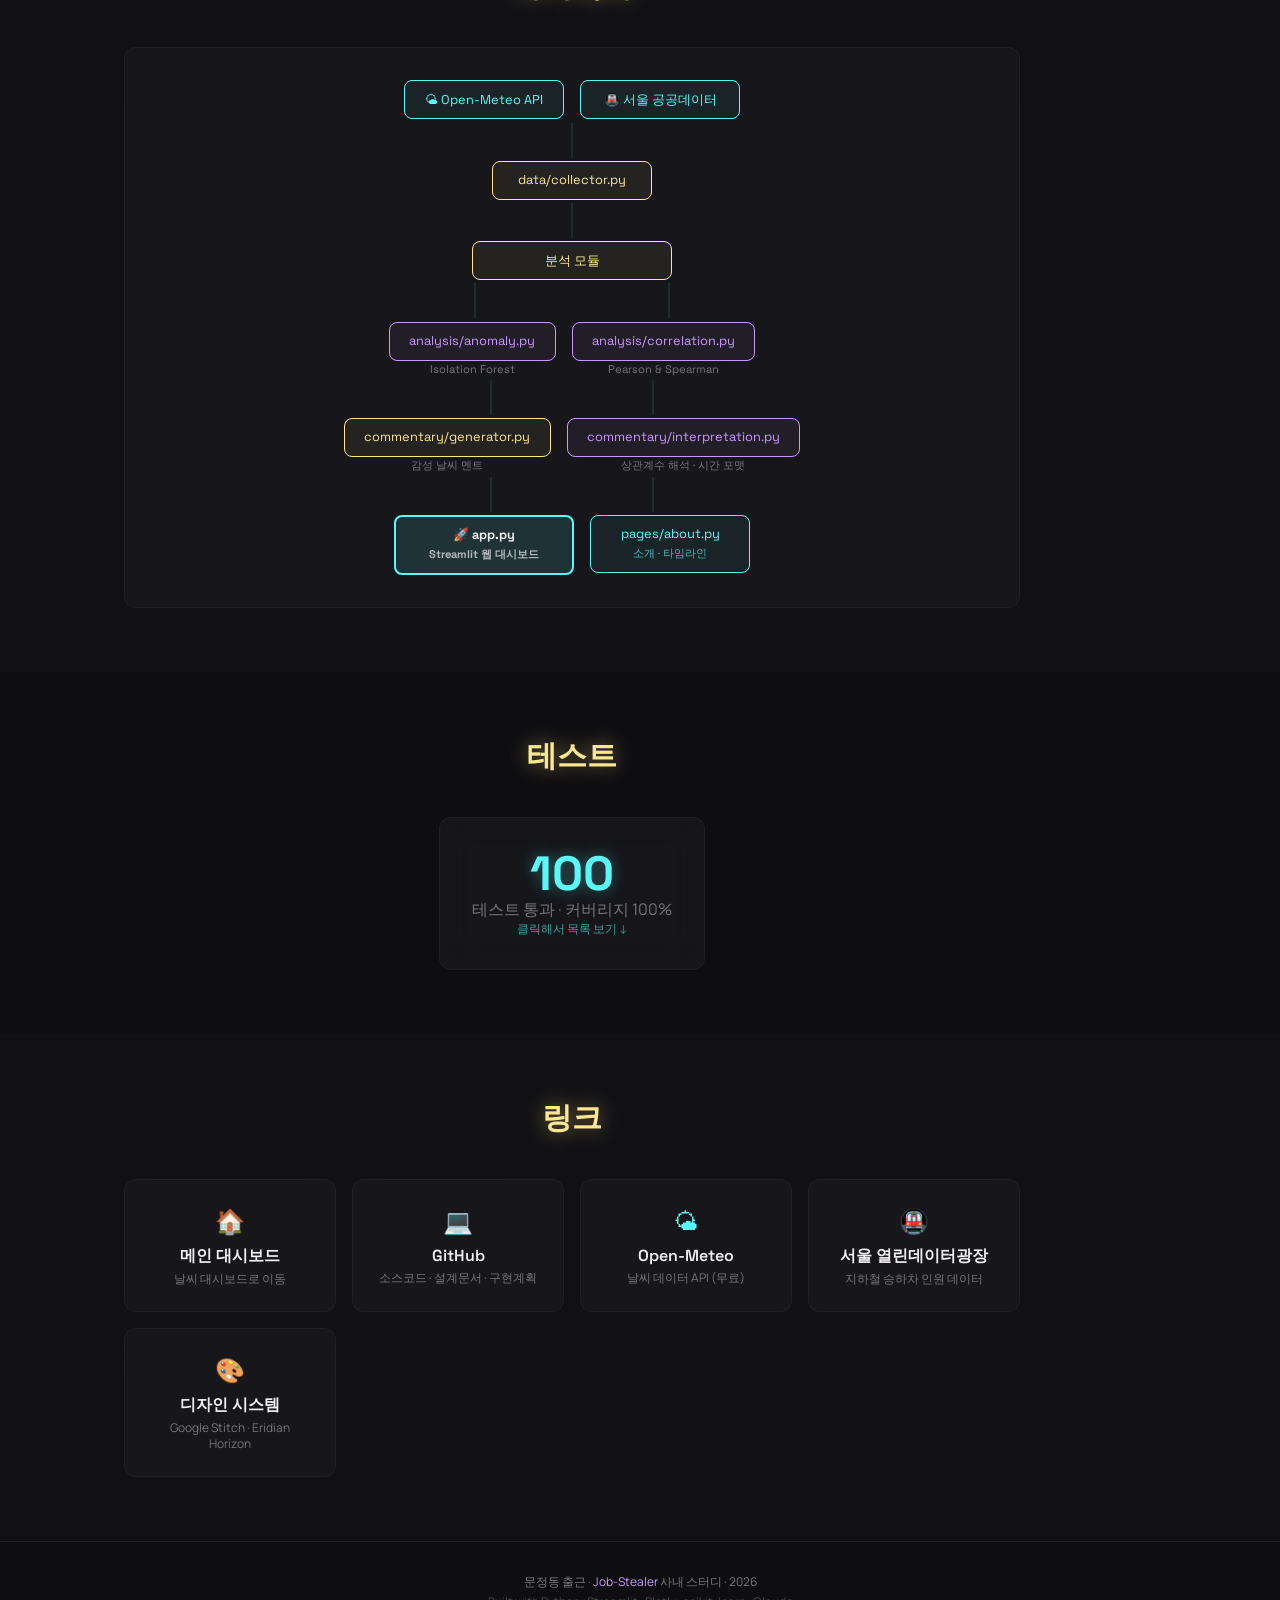
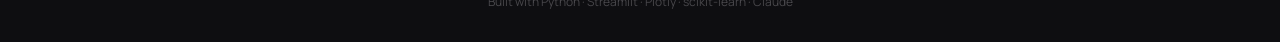
==== commit b128ef0e: "재미나이가 해줌" ====
--- a/static/about.html
+++ b/static/about.html
@@ -173,15 +173,15 @@
 
     /* Size */
     .max-w-4xl {
+      max-width: 56rem
+    }
+
+    .max-w-3xl {
+      max-width: 48rem
+    }
+
+    .max-w-2xl {
       max-width: 42rem
-    }
-
-    .max-w-3xl {
-      max-width: 36rem
-    }
-
-    .max-w-2xl {
-      max-width: 30rem
     }
 
     .max-w-md {
@@ -599,36 +599,87 @@
       line-height: 1.5;
     }
 
-        /* ── 모달 (테스트 목록) ── */
+    /* ── 모달 (테스트 목록) ── */
     .modal-overlay {
-      position: absolute; inset: 0; min-height: 100vh; background: rgba(14, 14, 17, 0.8);
-      backdrop-filter: blur(8px); -webkit-backdrop-filter: blur(8px);
-      z-index: 9999; display: flex; align-items: center; justify-content: center;
-      opacity: 0; pointer-events: none; transition: opacity 0.3s ease;
-    }
-    .modal-overlay.active { opacity: 1; pointer-events: auto; }
+      position: absolute;
+      inset: 0;
+      min-height: 100vh;
+      background: rgba(14, 14, 17, 0.8);
+      backdrop-filter: blur(8px);
+      -webkit-backdrop-filter: blur(8px);
+      z-index: 9999;
+      display: flex;
+      align-items: center;
+      justify-content: center;
+      opacity: 0;
+      pointer-events: none;
+      transition: opacity 0.3s ease;
+    }
+
+    .modal-overlay.active {
+      opacity: 1;
+      pointer-events: auto;
+    }
+
     .modal-content {
-      width: 90%; max-width: 650px; max-height: 85vh; display: flex; flex-direction: column;
-      transform: translateY(20px); transition: transform 0.3s ease;
-      background: rgba(25, 25, 29, 0.95); backdrop-filter: blur(16px); -webkit-backdrop-filter: blur(16px);
-      border: 1px solid rgba(90, 248, 251, 0.2); border-radius: 1rem;
+      width: 90%;
+      max-width: 650px;
+      max-height: 85vh;
+      display: flex;
+      flex-direction: column;
+      transform: translateY(20px);
+      transition: transform 0.3s ease;
+      background: rgba(25, 25, 29, 0.95);
+      backdrop-filter: blur(16px);
+      -webkit-backdrop-filter: blur(16px);
+      border: 1px solid rgba(90, 248, 251, 0.2);
+      border-radius: 1rem;
       box-shadow: 0 20px 50px rgba(0, 0, 0, 0.7);
     }
-    .modal-overlay.active .modal-content { transform: translateY(0); }
+
+    .modal-overlay.active .modal-content {
+      transform: translateY(0);
+    }
+
     .modal-header {
-      display: flex; justify-content: space-between; align-items: center; padding: 1.5rem 1.5rem 1rem;
+      display: flex;
+      justify-content: space-between;
+      align-items: center;
+      padding: 1.5rem 1.5rem 1rem;
       border-bottom: 1px solid rgba(72, 71, 75, 0.3);
     }
+
     .modal-body {
-      overflow-y: auto; padding: 1rem 1.5rem 1.5rem; flex: 1;
-    }
-    .modal-body::-webkit-scrollbar { width: 6px; }
-    .modal-body::-webkit-scrollbar-thumb { background: rgba(90, 248, 251, 0.3); border-radius: 3px; }
+      overflow-y: auto;
+      padding: 1rem 1.5rem 1.5rem;
+      flex: 1;
+    }
+
+    .modal-body::-webkit-scrollbar {
+      width: 6px;
+    }
+
+    .modal-body::-webkit-scrollbar-thumb {
+      background: rgba(90, 248, 251, 0.3);
+      border-radius: 3px;
+    }
+
     .modal-close {
-      background: transparent; border: none; color: #767579; font-size: 1.8rem; cursor: pointer; transition: color 0.2s;
-      line-height: 1; padding: 0.2rem 0.5rem; border-radius: 0.25rem;
-    }
-    .modal-close:hover { color: #f3f0f4; background: rgba(243, 240, 244, 0.05); }
+      background: transparent;
+      border: none;
+      color: #767579;
+      font-size: 1.8rem;
+      cursor: pointer;
+      transition: color 0.2s;
+      line-height: 1;
+      padding: 0.2rem 0.5rem;
+      border-radius: 0.25rem;
+    }
+
+    .modal-close:hover {
+      color: #f3f0f4;
+      background: rgba(243, 240, 244, 0.05);
+    }
 
     .test-group {
       margin-top: .75rem;
@@ -803,21 +854,62 @@
 
     /* ── 히어로 플로팅 아이콘 ── */
     .hero-bg-icons {
-      position: absolute; inset: 0; z-index: 0; pointer-events: none;
+      position: absolute;
+      inset: 0;
+      z-index: 0;
+      pointer-events: none;
       overflow: hidden;
     }
+
     .floating-icon {
-      position: absolute; opacity: 0.15; filter: blur(1px);
+      position: absolute;
+      opacity: 0.15;
+      filter: blur(1px);
       animation: hero-float 10s infinite ease-in-out;
     }
+
     @keyframes hero-float {
-      0%, 100% { transform: translateY(0) rotate(0); }
-      50% { transform: translateY(-30px) rotate(5deg); }
-    }
-    .icon-sun { top: 15%; left: 10%; width: 120px; animation-duration: 12s; }
-    .icon-cloud { top: 45%; right: 8%; width: 150px; animation-duration: 15s; animation-delay: -2s; }
-    .icon-rain { bottom: 10%; left: 15%; width: 100px; animation-duration: 9s; animation-delay: -5s; }
-    .icon-snow { top: 20%; right: 15%; width: 80px; animation-duration: 11s; animation-delay: -3s; }
+
+      0%,
+      100% {
+        transform: translateY(0) rotate(0);
+      }
+
+      50% {
+        transform: translateY(-30px) rotate(5deg);
+      }
+    }
+
+    .icon-sun {
+      top: 15%;
+      left: 10%;
+      width: 120px;
+      animation-duration: 12s;
+    }
+
+    .icon-cloud {
+      top: 45%;
+      right: 8%;
+      width: 150px;
+      animation-duration: 15s;
+      animation-delay: -2s;
+    }
+
+    .icon-rain {
+      bottom: 10%;
+      left: 15%;
+      width: 100px;
+      animation-duration: 9s;
+      animation-delay: -5s;
+    }
+
+    .icon-snow {
+      top: 20%;
+      right: 15%;
+      width: 80px;
+      animation-duration: 11s;
+      animation-delay: -3s;
+    }
 
     @media (min-width: 901px) {
       section {
@@ -829,32 +921,70 @@
       .floating-toc {
         display: none;
       }
-      .floating-icon { width: 60px !important; opacity: 0.1; }
+
+      .floating-icon {
+        width: 60px !important;
+        opacity: 0.1;
+      }
     }
 
     /* ── 모바일 반응형 ──────────────────────────────────────── */
     @media (max-width: 640px) {
+
       /* 히어로 */
-      #hero { padding-top: 3rem; padding-bottom: 3rem; }
-      #hero h1 { font-size: 2rem; }
-      #hero p  { font-size: 1rem; }
+      #hero {
+        padding-top: 3rem;
+        padding-bottom: 3rem;
+      }
+
+      #hero h1 {
+        font-size: 2rem;
+      }
+
+      #hero p {
+        font-size: 1rem;
+      }
 
       /* 아키텍처 노드 */
-      .arch-node { min-width: 120px; font-size: .72rem; padding: .5rem .8rem; }
-      .arch-row  { gap: .5rem; flex-wrap: wrap; justify-content: center; }
+      .arch-node {
+        min-width: 120px;
+        font-size: .72rem;
+        padding: .5rem .8rem;
+      }
+
+      .arch-row {
+        gap: .5rem;
+        flex-wrap: wrap;
+        justify-content: center;
+      }
 
       /* 아키텍처 분기 파이프 간격 축소 */
-      .arch-fork-pipes { gap: 4rem !important; }
+      .arch-fork-pipes {
+        gap: 4rem !important;
+      }
 
       /* 모달 */
-      .modal-content { width: 95vw !important; padding: 0; }
-      .modal-header, .modal-body { padding: 1rem !important; }
+      .modal-content {
+        width: 95vw !important;
+        padding: 0;
+      }
+
+      .modal-header,
+      .modal-body {
+        padding: 1rem !important;
+      }
 
       /* 공통 섹션 패딩 */
-      section { padding-left: 1rem !important; padding-right: 1rem !important; }
+      section {
+        padding-left: 1rem !important;
+        padding-right: 1rem !important;
+      }
 
       /* 타임라인 아이콘 */
-      .w-10 { width: 2rem; height: 2rem; }
+      .w-10 {
+        width: 2rem;
+        height: 2rem;
+      }
     }
   </style>
 </head>
@@ -864,7 +994,7 @@
   <!-- ── 히어로 ───────────────────────────────────────────── -->
   <section id="hero" class="relative overflow-hidden pt-24 pb-20 px-6 text-center">
     <div class="absolute inset-0 bg-gradient-to-b from-primary/10 to-transparent pointer-events-none"></div>
-    
+
     <!-- 배경 아이콘 레이어 -->
     <div class="hero-bg-icons">
       <img src="../assets/icons/sunny.png" class="floating-icon icon-sun" alt="">
@@ -887,9 +1017,9 @@
   <section class="py-12 px-6">
     <div class="max-w-3xl mx-auto text-center reveal">
       <p class="text-on-surface/80 text-base font-body leading-relaxed">
-        <span style="color:#5af8fb;font-weight:600;">서울 문정역</span>의 실시간·과거 날씨를 수집하고, 지구 반대편 몬테비데오와 비교합니다.<br/>
-        <span style="color:#cc97ff;font-weight:600;">Isolation Forest</span>로 이상 기후를 자동 탐지하고,
-        <span style="color:#cc97ff;font-weight:600;">Pearson/Spearman</span>으로 날씨 × 지하철 상관관계를 분석합니다.<br/>
+        <span style="color:#5af8fb;font-weight:600;">서울 문정역</span>의 실시간·과거 날씨를 수집하고, 지구 반대편 몬테비데오와 비교합니다.<br />
+        <span style="color:#cc97ff;font-weight:600;">Isolation Forest</span>로 이상 기후를 자동 탐지하고,<br />
+        <span style="color:#cc97ff;font-weight:600;">Pearson/Spearman</span>으로 날씨 × 지하철 상관관계를 분석합니다.<br />
         <span style="color:#ffe792;font-weight:600;">TDD · 100% 커버리지</span> — 100개 테스트가 모든 모듈의 안정성을 보장합니다.
       </p>
     </div>
@@ -937,7 +1067,8 @@
           <span class="text-3xl">✨</span>
           <div>
             <h4 class="font-headline font-semibold text-on-surface mb-1">Lottie 날씨 애니메이션</h4>
-            <p class="text-sm text-muted">날씨 코드별 Lottie 애니메이션을 히어로, 날씨 카드, 지구 반대편 영역에 배경으로 적용. lottie-web을 인라인 삽입해 CDN 없이 동작합니다.</p>
+            <p class="text-sm text-muted">날씨 코드별 Lottie 애니메이션을 히어로, 날씨 카드, 지구 반대편 영역에 배경으로 적용. lottie-web을 인라인 삽입해 CDN
+              없이 동작합니다.</p>
           </div>
         </div>
 
@@ -969,7 +1100,9 @@
 
         <div class="flex gap-6 reveal">
           <div class="flex flex-col items-center">
-            <div class="w-10 h-10 rounded-full bg-primary/20 border border-primary/40 flex items-center justify-center text-primary font-headline font-bold text-sm flex-shrink-0">1</div>
+            <div
+              class="w-10 h-10 rounded-full bg-primary/20 border border-primary/40 flex items-center justify-center text-primary font-headline font-bold text-sm flex-shrink-0">
+              1</div>
             <div class="step-connector h-16 flex-shrink-0"></div>
           </div>
           <div class="pb-8">
@@ -985,13 +1118,16 @@
 
         <div class="flex gap-6 reveal">
           <div class="flex flex-col items-center">
-            <div class="w-10 h-10 rounded-full bg-secondary/20 border border-secondary/40 flex items-center justify-center text-secondary font-headline font-bold text-sm flex-shrink-0">2</div>
+            <div
+              class="w-10 h-10 rounded-full bg-secondary/20 border border-secondary/40 flex items-center justify-center text-secondary font-headline font-bold text-sm flex-shrink-0">
+              2</div>
             <div class="step-connector h-16 flex-shrink-0"></div>
           </div>
           <div class="pb-8">
             <p class="text-xs text-muted mb-1 font-body">Development</p>
             <h4 class="font-headline font-semibold text-on-surface mb-1">Subagent-Driven 구현</h4>
-            <p class="text-sm text-muted">태스크마다 독립적인 AI 서브에이전트가 구현 → 스펙 검토 → 코드 품질 검토의 2단계 리뷰를 거쳤습니다. 데이터 수집 · 이상 탐지 · 상관분석 · 감성 멘트 모듈 완성.</p>
+            <p class="text-sm text-muted">태스크마다 독립적인 AI 서브에이전트가 구현 → 스펙 검토 → 코드 품질 검토의 2단계 리뷰를 거쳤습니다. 데이터 수집 · 이상 탐지 ·
+              상관분석 · 감성 멘트 모듈 완성.</p>
             <div style="margin-top:.5rem;display:flex;flex-wrap:wrap;gap:.35rem;">
               <span class="skill-badge">superpowers:test-driven-development</span>
               <span class="skill-badge">superpowers:subagent-driven-development</span>
@@ -1005,13 +1141,16 @@
 
         <div class="flex gap-6 reveal">
           <div class="flex flex-col items-center">
-            <div class="w-10 h-10 rounded-full bg-tertiary/20 border border-tertiary/40 flex items-center justify-center text-tertiary font-headline font-bold text-sm flex-shrink-0">3</div>
+            <div
+              class="w-10 h-10 rounded-full bg-tertiary/20 border border-tertiary/40 flex items-center justify-center text-tertiary font-headline font-bold text-sm flex-shrink-0">
+              3</div>
             <div class="step-connector h-16 flex-shrink-0"></div>
           </div>
           <div class="pb-8">
             <p class="text-xs text-muted mb-1 font-body">Testing</p>
             <h4 class="font-headline font-semibold text-on-surface mb-1">100개 테스트 · 커버리지 100%</h4>
-            <p class="text-sm text-muted">감성 멘트 · API 수집 · 이상 탐지 · 상관분석 · 데이터 정합성 · 타임라인 빌더 전 모듈을 단위 테스트로 검증. statement 전부 커버.</p>
+            <p class="text-sm text-muted">감성 멘트 · API 수집 · 이상 탐지 · 상관분석 · 데이터 정합성 · 타임라인 빌더 전 모듈을 단위 테스트로 검증. statement
+              전부 커버.</p>
             <div style="margin-top:.5rem;display:flex;flex-wrap:wrap;gap:.35rem;">
               <span class="skill-badge">superpowers:test-driven-development</span>
               <span class="skill-badge">superpowers:verification-before-completion</span>
@@ -1023,13 +1162,16 @@
 
         <div class="flex gap-6 reveal">
           <div class="flex flex-col items-center">
-            <div class="w-10 h-10 rounded-full bg-primary/20 border border-primary/40 flex items-center justify-center text-primary font-headline font-bold text-sm flex-shrink-0">4</div>
+            <div
+              class="w-10 h-10 rounded-full bg-primary/20 border border-primary/40 flex items-center justify-center text-primary font-headline font-bold text-sm flex-shrink-0">
+              4</div>
             <div class="step-connector h-16 flex-shrink-0"></div>
           </div>
           <div class="pb-8">
             <p class="text-xs text-muted mb-1 font-body">Deploy</p>
             <h4 class="font-headline font-semibold text-on-surface mb-1">Streamlit Cloud 배포</h4>
-            <p class="text-sm text-muted">설계 문서·구현 계획·소스코드 전체를 GitHub에 커밋하고 Streamlit Cloud에 자동 배포. Secrets로 API 키 관리.</p>
+            <p class="text-sm text-muted">설계 문서·구현 계획·소스코드 전체를 GitHub에 커밋하고 Streamlit Cloud에 자동 배포. Secrets로 API 키 관리.
+            </p>
             <div style="margin-top:.5rem;display:flex;flex-wrap:wrap;gap:.35rem;">
               <span class="skill-badge">init</span>
               <span class="skill-badge">superpowers:finishing-a-development-branch</span>
@@ -1041,13 +1183,16 @@
 
         <div class="flex gap-6 reveal">
           <div class="flex flex-col items-center">
-            <div class="w-10 h-10 rounded-full bg-secondary/20 border border-secondary/40 flex items-center justify-center text-secondary font-headline font-bold text-sm flex-shrink-0">5</div>
+            <div
+              class="w-10 h-10 rounded-full bg-secondary/20 border border-secondary/40 flex items-center justify-center text-secondary font-headline font-bold text-sm flex-shrink-0">
+              5</div>
             <div class="step-connector h-16 flex-shrink-0"></div>
           </div>
           <div class="pb-8">
             <p class="text-xs text-muted mb-1 font-body">Improvement</p>
             <h4 class="font-headline font-semibold text-on-surface mb-1">코드 리뷰 & UX 개선</h4>
-            <p class="text-sm text-muted">크롬 플러그인 코드 리뷰 반영 · 지표 가로 배치 · 툴팁 다크 스타일 · 1년 전 날씨 비교 · 소개 페이지 디버깅(static MIME 이슈 → pages/about.py 전환).</p>
+            <p class="text-sm text-muted">크롬 플러그인 코드 리뷰 반영 · 지표 가로 배치 · 툴팁 다크 스타일 · 1년 전 날씨 비교 · 소개 페이지 디버깅(static MIME
+              이슈 → pages/about.py 전환).</p>
             <div style="margin-top:.5rem;display:flex;flex-wrap:wrap;gap:.35rem;">
               <span class="skill-badge">superpowers:requesting-code-review</span>
               <span class="skill-badge">superpowers:receiving-code-review</span>
@@ -1059,13 +1204,16 @@
 
         <div class="flex gap-6 reveal">
           <div class="flex flex-col items-center">
-            <div class="w-10 h-10 rounded-full bg-tertiary/20 border border-tertiary/40 flex items-center justify-center text-tertiary font-headline font-bold text-sm flex-shrink-0">6</div>
+            <div
+              class="w-10 h-10 rounded-full bg-tertiary/20 border border-tertiary/40 flex items-center justify-center text-tertiary font-headline font-bold text-sm flex-shrink-0">
+              6</div>
             <div class="step-connector h-16 flex-shrink-0"></div>
           </div>
           <div class="pb-8">
             <p class="text-xs text-muted mb-1 font-body">Design</p>
             <h4 class="font-headline font-semibold text-on-surface mb-1">Eridian Horizon UI 전면 개편</h4>
-            <p class="text-sm text-muted">Glassmorphism 기반 Eridian Horizon 디자인 시스템 적용. 두괄식 UI 패턴 · 다크 테마 · 툴바 숨김 · 반응형 레이아웃으로 고도화.</p>
+            <p class="text-sm text-muted">Glassmorphism 기반 Eridian Horizon 디자인 시스템 적용. 두괄식 UI 패턴 · 다크 테마 · 툴바 숨김 · 반응형
+              레이아웃으로 고도화.</p>
             <div style="margin-top:.5rem;display:flex;flex-wrap:wrap;gap:.35rem;">
               <span class="skill-badge">Google Stitch</span>
               <span class="skill-badge">Glassmorphism</span>
@@ -1077,13 +1225,16 @@
 
         <div class="flex gap-6 reveal">
           <div class="flex flex-col items-center">
-            <div class="w-10 h-10 rounded-full bg-primary/20 border border-primary/40 flex items-center justify-center text-primary font-headline font-bold text-sm flex-shrink-0">7</div>
+            <div
+              class="w-10 h-10 rounded-full bg-primary/20 border border-primary/40 flex items-center justify-center text-primary font-headline font-bold text-sm flex-shrink-0">
+              7</div>
             <div class="w-10 h-10"></div>
           </div>
           <div class="pb-8">
             <p class="text-xs text-muted mb-1 font-body">Animation</p>
             <h4 class="font-headline font-semibold text-on-surface mb-1">Lottie 날씨 애니메이션 통합</h4>
-            <p class="text-sm text-muted">날씨 코드별 Lottie JSON 7종을 히어로 · 날씨 카드 · expander 배경에 적용. lottie-web 인라인 삽입으로 CDN 없이 동작. 복수 인스턴스 불규칙 배치로 자연스러운 연출.</p>
+            <p class="text-sm text-muted">날씨 코드별 Lottie JSON 7종을 히어로 · 날씨 카드 · expander 배경에 적용. lottie-web 인라인 삽입으로 CDN
+              없이 동작. 복수 인스턴스 불규칙 배치로 자연스러운 연출.</p>
             <div style="margin-top:.5rem;display:flex;flex-wrap:wrap;gap:.35rem;">
               <span class="skill-badge">lottie-web 5.12.2</span>
               <span class="skill-badge">LottieFiles</span>
@@ -1107,8 +1258,8 @@
         <div class="glass rounded-xl p-6 reveal hover-hologram">
           <h3 class="text-secondary font-headline font-semibold mb-4">📊 데이터 수집 · 분석</h3>
           <ul class="space-y-2 text-sm text-on-surface/80">
-            <li><span class="text-primary">Open-Meteo API</span> — 실시간 + 과거 날씨</li>
-            <li><span class="text-primary">서울 열린데이터광장 API</span> — 지하철 이용 통계</li>
+            <li><span class="text-primary">Open-Meteo API</span> — [기상] 글로벌 실시간 날씨 및 아카이브 데이터</li>
+            <li><span class="text-primary">서울 열린데이터광장 API</span> — [교통] 서울 지하철 일별 역별 승하차 인원 정보</li>
             <li><span class="text-primary">pandas</span> — 데이터 처리</li>
             <li><span class="text-primary">scipy</span> — Pearson / Spearman 상관분석</li>
             <li><span class="text-primary">scikit-learn</span> — Isolation Forest 이상 탐지</li>
@@ -1286,7 +1437,8 @@
           <!-- 앱 -->
           <div class="arch-row">
             <div>
-              <div class="arch-node n-app pulse-node" style="min-width:180px">🚀 app.py<small>Streamlit 웹 대시보드</small></div>
+              <div class="arch-node n-app pulse-node" style="min-width:180px">🚀 app.py<small>Streamlit 웹 대시보드</small>
+              </div>
             </div>
             <div>
               <div class="arch-node n-data">pages/about.py<small>소개 · 타임라인</small></div>
@@ -1319,7 +1471,7 @@
     <div class="max-w-4xl mx-auto text-center">
       <h2 class="text-3xl font-headline font-semibold text-primary glow-gold mb-10">링크</h2>
       <div class="grid grid-cols-1 md:grid-cols-4 gap-4">
-        <a href="/" target="_self"
+        <a href="/" target="_top"
           class="glass rounded-xl p-6 hover:bg-primary/10 transition block reveal hover-hologram"
           style="text-decoration:none;">
           <p class="text-2xl mb-2">🏠</p>
@@ -1338,6 +1490,12 @@
           <p class="font-headline font-semibold text-on-surface">Open-Meteo</p>
           <p class="text-xs text-muted mt-1">날씨 데이터 API (무료)</p>
         </a>
+        <a href="https://data.seoul.go.kr/dataList/OA-21231/S/1/datasetView.do" target="_blank"
+          class="glass rounded-xl p-6 hover:bg-secondary/5 transition block reveal hover-hologram">
+          <p class="text-2xl mb-2">🚇</p>
+          <p class="font-headline font-semibold text-on-surface">서울 열린데이터광장</p>
+          <p class="text-xs text-muted mt-1">지하철 승하차 인원 데이터</p>
+        </a>
         <a href="https://stitch.withgoogle.com/projects/10551746938995651396" target="_blank"
           class="glass rounded-xl p-6 hover:bg-secondary/5 transition block reveal hover-hologram">
           <p class="text-2xl mb-2">🎨</p>
@@ -1363,187 +1521,239 @@
         <button id="close-modal" class="modal-close" aria-label="닫기">&times;</button>
       </div>
       <div class="modal-body">
-<div class="test-group">
-                <p class="test-group-title">test_anomaly.py — 이상 탐지 (6)</p>
-                <div class="test-item"><span class="test-dot">·</span><span>test_returns_dataframe <span class="test-desc">— 결과가 DataFrame 타입인지</span></span></div>
-                <div class="test-item"><span class="test-dot">·</span><span>test_has_is_anomaly_column <span class="test-desc">— is_anomaly 컬럼 존재 여부</span></span></div>
-                <div class="test-item"><span class="test-dot">·</span><span>test_is_anomaly_is_bool <span class="test-desc">— is_anomaly 값이 bool 타입인지</span></span></div>
-                <div class="test-item"><span class="test-dot">·</span><span>test_preserves_original_columns <span class="test-desc">— 원본 컬럼 보존 여부</span></span></div>
-                <div class="test-item"><span class="test-dot">·</span><span>test_detects_obvious_outliers <span class="test-desc">— 극단적 이상치를 실제로 탐지하는지</span></span></div>
-                <div class="test-item"><span class="test-dot">·</span><span>test_anomaly_ratio_approx_contamination <span class="test-desc">— 이상치 비율이 contamination=0.05에 근사하는지</span></span></div>
-              </div>
-              <div class="test-group">
-                <p class="test-group-title">test_collector.py — API 수집 (27)</p>
-                <div class="test-item"><span class="test-dot">·</span><span>test_fetch_current_weather_keys <span
-                      class="test-desc">— 현재 날씨 응답에 필수 키가 있는지</span></span></div>
-                <div class="test-item"><span class="test-dot">·</span><span>test_fetch_current_weather_values <span
-                      class="test-desc">— 현재 날씨 값이 올바른 타입인지</span></span></div>
-                <div class="test-item"><span class="test-dot">·</span><span>test_fetch_current_weather_calls_correct_url
-                    <span class="test-desc">— 올바른 Open-Meteo URL 호출 여부</span></span></div>
-                <div class="test-item"><span
-                    class="test-dot">·</span><span>test_fetch_historical_weather_returns_dataframe <span
-                      class="test-desc">— 과거 날씨가 DataFrame 반환 여부</span></span></div>
-                <div class="test-item"><span
-                    class="test-dot">·</span><span>test_fetch_historical_weather_date_column_is_string <span
-                      class="test-desc">— date 컬럼이 YYYY-MM-DD 문자열인지</span></span></div>
-                <div class="test-item"><span class="test-dot">·</span><span>test_fetch_subway_data_fallback_no_key <span
-                      class="test-desc">— API 키 없을 때 샘플 CSV로 폴백 여부</span></span></div>
-                <div class="test-item"><span class="test-dot">·</span><span>test_fetch_subway_data_fallback_columns
-                    <span class="test-desc">— 폴백 데이터 컬럼 형식 검증</span></span></div>
-                <div class="test-item"><span
-                    class="test-dot">·</span><span>test_fetch_subway_day_returns_munjeong_record <span
-                      class="test-desc">— 단일 날짜에서 문정역 데이터 반환</span></span></div>
-                <div class="test-item"><span class="test-dot">·</span><span>test_fetch_subway_day_sums_gton_and_gtoff
-                    <span class="test-desc">— 승차·하차 인원 합산 검증</span></span></div>
-                <div class="test-item"><span class="test-dot">·</span><span>test_fetch_subway_day_filters_munjeong_only
-                    <span class="test-desc">— 문정역 외 역 데이터 필터링 여부</span></span></div>
-                <div class="test-item"><span
-                    class="test-dot">·</span><span>test_fetch_subway_day_returns_none_on_no_data <span
-                      class="test-desc">— 데이터 없을 때 None 반환 여부</span></span></div>
-                <div class="test-item"><span class="test-dot">·</span><span>test_fetch_subway_day_date_format <span
-                      class="test-desc">— 날짜 형식이 YYYY-MM-DD인지</span></span></div>
-                <div class="test-item"><span
-                    class="test-dot">·</span><span>test_fetch_subway_data_with_api_key_returns_dataframe <span
-                      class="test-desc">— API 키 있을 때 DataFrame 반환</span></span></div>
-                <div class="test-item"><span
-                    class="test-dot">·</span><span>test_fetch_subway_data_with_api_key_calls_fetch_day <span
-                      class="test-desc">— fetch_day가 91회 병렬 호출되는지</span></span></div>
-                <div class="test-item"><span class="test-dot">·</span><span>test_fetch_weather_on_date_returns_dict
-                    <span class="test-desc">— 날짜별 날씨가 dict 반환 여부</span></span></div>
-                <div class="test-item"><span class="test-dot">·</span><span>test_fetch_weather_on_date_has_required_keys
-                    <span class="test-desc">— 필수 키(temp, rain 등) 존재 여부</span></span></div>
-                <div class="test-item"><span class="test-dot">·</span><span>test_fetch_weather_on_date_values <span
-                      class="test-desc">— 반환 값의 타입 검증</span></span></div>
-                <div class="test-item"><span class="test-dot">·</span><span>test_fetch_weather_on_date_calls_archive_url_with_date <span class="test-desc">— 아카이브 URL에 날짜 포함 여부</span></span></div>
-                <div class="test-item"><span class="test-dot">·</span><span>test_fetch_subway_day_returns_none_on_api_timeout <span class="test-desc">— API 타임아웃 시 None 반환</span></span></div>
-                <div class="test-item"><span class="test-dot">·</span><span>test_fetch_subway_day_returns_none_on_json_error <span class="test-desc">— JSON 파싱 에러 시 None 반환</span></span></div>
-                <div class="test-item"><span class="test-dot">·</span><span>test_fetch_subway_day_returns_none_on_key_error <span class="test-desc">— 필수 키 누락 시 None 반환</span></span></div>
-                <div class="test-item"><span class="test-dot">·</span><span>test_fetch_current_weather_handles_missing_daily_data <span class="test-desc">— daily 배열 비었을 때 current 값으로 기본값 설정</span></span></div>
-                <div class="test-item"><span class="test-dot">·</span><span>test_fetch_current_weather_data_types <span class="test-desc">— 반환 데이터 타입 검증</span></span></div>
-                <div class="test-item"><span class="test-dot">·</span><span>test_fetch_current_weather_value_ranges <span class="test-desc">— 기온·습도·풍속 값 범위 검증</span></span></div>
-                <div class="test-item"><span class="test-dot">·</span><span>test_fetch_historical_weather_date_format_consistency <span class="test-desc">— 과거 날씨 날짜 형식 일관성</span></span></div>
-                <div class="test-item"><span class="test-dot">·</span><span>test_fetch_historical_weather_no_missing_values <span class="test-desc">— 과거 날씨 NaN 없음 검증</span></span></div>
-                <div class="test-item"><span class="test-dot">·</span><span>test_subway_data_merge_consistency <span class="test-desc">— 날씨·지하철 데이터 merge 일관성</span></span></div>
-              </div>
-              <div class="test-group">
-                <p class="test-group-title">test_correlation.py — 상관분석 (9)</p>
-                <div class="test-item"><span class="test-dot">·</span><span>test_returns_dict <span class="test-desc">—
-                      결과가 dict 타입인지</span></span></div>
-                <div class="test-item"><span class="test-dot">·</span><span>test_has_pearson_and_spearman <span
-                      class="test-desc">— pearson·spearman 키 존재 여부</span></span></div>
-                <div class="test-item"><span class="test-dot">·</span><span>test_correlation_range <span
-                      class="test-desc">— 상관계수가 -1~1 범위인지</span></span></div>
-                <div class="test-item"><span class="test-dot">·</span><span>test_has_n_samples <span class="test-desc">—
-                      샘플 수(n) 포함 여부</span></span></div>
-                <div class="test-item"><span class="test-dot">·</span><span>test_strong_positive_correlation <span class="test-desc">— 강한 양의 상관 데이터에서 0.9 이상 나오는지</span></span></div>
-                <div class="test-item"><span class="test-dot">·</span><span>test_insufficient_samples <span class="test-desc">— 샘플 부족 시 None 반환</span></span></div>
-                <div class="test-item"><span class="test-dot">·</span><span>test_no_matching_dates <span class="test-desc">— 날짜 겹치지 않을 때 None 반환</span></span></div>
-                <div class="test-item"><span class="test-dot">·</span><span>test_has_precipitation_correlation <span class="test-desc">— 강수량 상관계수 키 존재 여부</span></span></div>
-                <div class="test-item"><span class="test-dot">·</span><span>test_precipitation_correlation_range <span class="test-desc">— 강수량 상관계수가 -1~1 범위인지</span></span></div>
-              </div>
-              <div class="test-group">
-                <p class="test-group-title">test_generator.py — 감성 멘트 (14)</p>
-                <div class="test-item"><span class="test-dot">·</span><span>test_returns_string <span
-                      class="test-desc">— 결과가 문자열인지</span></span></div>
-                <div class="test-item"><span class="test-dot">·</span><span>test_cold_weather <span class="test-desc">—
-                      0°C 이하 추운 날씨 멘트 생성</span></span></div>
-                <div class="test-item"><span class="test-dot">·</span><span>test_heavy_rain <span class="test-desc">—
-                      강수량 20mm 이상 폭우 멘트 생성</span></span></div>
-                <div class="test-item"><span class="test-dot">·</span><span>test_hot_weather <span class="test-desc">—
-                      35°C 이상 폭염 멘트 생성</span></span></div>
-                <div class="test-item"><span class="test-dot">·</span><span>test_clear_weather <span class="test-desc">— 맑은 날씨 멘트 생성</span></span></div>
-                <div class="test-item"><span class="test-dot">·</span><span>test_light_rain_code_61 <span class="test-desc">— 날씨 코드 61 (가벼운 비) 멘트</span></span></div>
-                <div class="test-item"><span class="test-dot">·</span><span>test_moderate_rain_code_65 <span class="test-desc">— 날씨 코드 65 (보통 비) 멘트</span></span></div>
-                <div class="test-item"><span class="test-dot">·</span><span>test_rain_shower_code_80 <span class="test-desc">— 날씨 코드 80 (소나기) 멘트</span></span></div>
-                <div class="test-item"><span class="test-dot">·</span><span>test_rain_shower_code_81 <span class="test-desc">— 날씨 코드 81 (중간 소나기) 멘트</span></span></div>
-                <div class="test-item"><span class="test-dot">·</span><span>test_rain_shower_code_82 <span class="test-desc">— 날씨 코드 82 (강한 소나기) 멘트</span></span></div>
-                <div class="test-item"><span class="test-dot">·</span><span>test_snow_code_73 <span class="test-desc">— 날씨 코드 73 (보통 눈) 멘트</span></span></div>
-                <div class="test-item"><span class="test-dot">·</span><span>test_snow_code_75 <span class="test-desc">— 날씨 코드 75 (강한 눈) 멘트</span></span></div>
-                <div class="test-item"><span class="test-dot">·</span><span>test_cold_without_freezing <span class="test-desc">— 0°C 초과 5°C 미만 추위 멘트</span></span></div>
-                <div class="test-item"><span class="test-dot">·</span><span>test_cold_boundary_5c <span class="test-desc">— 경계값 5°C 멘트 검증</span></span></div>
-              </div>
-              <div class="test-group">
-                <p class="test-group-title">test_interpretation.py — 해석 &amp; 포맷 (31)</p>
-                <div class="test-item"><span
-                    class="test-dot">·</span><span>test_interpret_correlation_none_returns_no_data <span
-                      class="test-desc">— None 입력 시 "데이터 없음" 반환</span></span></div>
-                <div class="test-item"><span
-                    class="test-dot">·</span><span>test_interpret_correlation_near_zero_is_no_correlation <span
-                      class="test-desc">— 0에 가까운 값은 "상관없음" 해석</span></span></div>
-                <div class="test-item"><span
-                    class="test-dot">·</span><span>test_interpret_correlation_negative_near_zero_is_no_correlation <span
-                      class="test-desc">— 음수 근사 0도 동일</span></span></div>
-                <div class="test-item"><span class="test-dot">·</span><span>test_interpret_correlation_weak_negative
-                    <span class="test-desc">— -0.3 미만 → 약한 음의 상관</span></span></div>
-                <div class="test-item"><span class="test-dot">·</span><span>test_interpret_correlation_weak_positive
-                    <span class="test-desc">— 0.3 미만 → 약한 양의 상관</span></span></div>
-                <div class="test-item"><span class="test-dot">·</span><span>test_interpret_correlation_medium_negative
-                    <span class="test-desc">— -0.7 미만 → 중간 음의 상관</span></span></div>
-                <div class="test-item"><span class="test-dot">·</span><span>test_interpret_correlation_medium_positive
-                    <span class="test-desc">— 0.7 미만 → 중간 양의 상관</span></span></div>
-                <div class="test-item"><span class="test-dot">·</span><span>test_interpret_correlation_strong_negative
-                    <span class="test-desc">— -0.7 이상 → 강한 음의 상관</span></span></div>
-                <div class="test-item"><span class="test-dot">·</span><span>test_interpret_correlation_strong_positive
-                    <span class="test-desc">— 0.7 이상 → 강한 양의 상관</span></span></div>
-                <div class="test-item"><span class="test-dot">·</span><span>test_interpret_correlation_boundary_01 <span
-                      class="test-desc">— 경계값 0.1 처리 검증</span></span></div>
-                <div class="test-item"><span class="test-dot">·</span><span>test_interpret_correlation_boundary_03 <span
-                      class="test-desc">— 경계값 0.3 처리 검증</span></span></div>
-                <div class="test-item"><span class="test-dot">·</span><span>test_interpret_correlation_boundary_07 <span
-                      class="test-desc">— 경계값 0.7 처리 검증</span></span></div>
-                <div class="test-item"><span class="test-dot">·</span><span>test_interpret_correlation_returns_string
-                    <span class="test-desc">— 반환값이 문자열인지</span></span></div>
-                <div class="test-item"><span class="test-dot">·</span><span>test_format_last_updated_returns_string
-                    <span class="test-desc">— 시간 포맷이 문자열인지</span></span></div>
-                <div class="test-item"><span class="test-dot">·</span><span>test_format_last_updated_am <span
-                      class="test-desc">— 오전 시간 포맷 검증</span></span></div>
-                <div class="test-item"><span class="test-dot">·</span><span>test_format_last_updated_pm <span
-                      class="test-desc">— 오후 시간 포맷 검증</span></span></div>
-                <div class="test-item"><span class="test-dot">·</span><span>test_format_last_updated_noon <span
-                      class="test-desc">— 정오(12:00) 포맷 검증</span></span></div>
-                <div class="test-item"><span class="test-dot">·</span><span>test_format_last_updated_midnight <span
-                      class="test-desc">— 자정(0:00) 포맷 검증</span></span></div>
-                <div class="test-item"><span class="test-dot">·</span><span>test_format_last_updated_contains_suffix
-                    <span class="test-desc">— "기준" 접미사 포함 여부</span></span></div>
-                <div class="test-item"><span
-                    class="test-dot">·</span><span>test_get_anomaly_algorithm_info_returns_string <span
-                      class="test-desc">— 알고리즘 정보가 문자열인지</span></span></div>
-                <div class="test-item"><span
-                    class="test-dot">·</span><span>test_get_anomaly_algorithm_info_contains_algorithm_name <span
-                      class="test-desc">— 알고리즘 이름 포함 여부</span></span></div>
-                <div class="test-item"><span class="test-dot">·</span><span>test_get_anomaly_algorithm_info_contains_contamination <span class="test-desc">— contamination 값 포함 여부</span></span></div>
-                <div class="test-item"><span class="test-dot">·</span><span>test_get_anomaly_algorithm_info_contains_random_state <span class="test-desc">— random_state 값 포함 여부</span></span></div>
-                <div class="test-item"><span class="test-dot">·</span><span>test_format_last_updated_none_uses_current_kst <span class="test-desc">— None 입력 시 현재 KST 시각 사용</span></span></div>
-                <div class="test-item"><span class="test-dot">·</span><span>test_format_montevideo_time_returns_string <span class="test-desc">— 몬테비데오 시간이 문자열인지</span></span></div>
-                <div class="test-item"><span class="test-dot">·</span><span>test_format_montevideo_time_am <span class="test-desc">— 오전 시간 포맷 검증</span></span></div>
-                <div class="test-item"><span class="test-dot">·</span><span>test_format_montevideo_time_pm <span class="test-desc">— 오후 시간 포맷 검증</span></span></div>
-                <div class="test-item"><span class="test-dot">·</span><span>test_format_montevideo_time_noon <span class="test-desc">— 정오(12:00) 포맷 검증</span></span></div>
-                <div class="test-item"><span class="test-dot">·</span><span>test_format_montevideo_time_midnight <span class="test-desc">— 자정(0:00) 포맷 검증</span></span></div>
-                <div class="test-item"><span class="test-dot">·</span><span>test_format_montevideo_time_no_suffix <span class="test-desc">— 몬테비데오 시간에 접미사 없음 확인</span></span></div>
-                <div class="test-item"><span class="test-dot">·</span><span>test_format_montevideo_time_none_uses_current_utc_minus_3 <span class="test-desc">— None 입력 시 현재 UTC-3 시각 사용</span></span></div>
-              </div>
-              <div class="test-group">
-                <p class="test-group-title">test_storage.py — 저장/로드 (4)</p>
-                <div class="test-item"><span class="test-dot">·</span><span>test_save_creates_file <span
-                      class="test-desc">— 저장 후 파일이 생성되는지</span></span></div>
-                <div class="test-item"><span class="test-dot">·</span><span>test_roundtrip <span class="test-desc">— 저장
-                      후 로드하면 원본과 동일한지</span></span></div>
-                <div class="test-item"><span class="test-dot">·</span><span>test_load_missing_file_raises <span
-                      class="test-desc">— 없는 파일 로드 시 예외 발생</span></span></div>
-                <div class="test-item"><span class="test-dot">·</span><span>test_save_creates_parent_dirs <span class="test-desc">— 중간 디렉토리 자동 생성 여부</span></span></div>
-              </div>
-              <div class="test-group">
-                <p class="test-group-title">test_timeline_builder.py — 타임라인 빌더 (9)</p>
-                <div class="test-item"><span class="test-dot">·</span><span>test_returns_html_for_normal_entries <span class="test-desc">— 정상 데이터에서 HTML 반환</span></span></div>
-                <div class="test-item"><span class="test-dot">·</span><span>test_returns_empty_message_for_empty_list <span class="test-desc">— 빈 목록 시 빈 메시지 반환</span></span></div>
-                <div class="test-item"><span class="test-dot">·</span><span>test_returns_empty_message_when_file_not_found <span class="test-desc">— 파일 없을 때 빈 메시지 반환</span></span></div>
-                <div class="test-item"><span class="test-dot">·</span><span>test_returns_empty_message_for_invalid_json <span class="test-desc">— 잘못된 JSON 시 빈 메시지 반환</span></span></div>
-                <div class="test-item"><span class="test-dot">·</span><span>test_unknown_category_falls_back_to_other <span class="test-desc">— 알 수 없는 카테고리 fallback</span></span></div>
-                <div class="test-item"><span class="test-dot">·</span><span>test_missing_fields_use_defaults <span class="test-desc">— 필드 누락 시 기본값 사용</span></span></div>
-                <div class="test-item"><span class="test-dot">·</span><span>test_invalid_timestamp_uses_raw_string <span class="test-desc">— 잘못된 타임스탬프 처리</span></span></div>
-                <div class="test-item"><span class="test-dot">·</span><span>test_last_item_has_no_connector <span class="test-desc">— 마지막 항목에 연결선 없음</span></span></div>
-                <div class="test-item"><span class="test-dot">·</span><span>test_sorted_newest_first <span class="test-desc">— 최신 순으로 정렬</span></span></div>
-              </div>
+        <div class="test-group">
+          <p class="test-group-title">test_anomaly.py — 이상 탐지 (6)</p>
+          <div class="test-item"><span class="test-dot">·</span><span>test_returns_dataframe <span class="test-desc">—
+                결과가 DataFrame 타입인지</span></span></div>
+          <div class="test-item"><span class="test-dot">·</span><span>test_has_is_anomaly_column <span
+                class="test-desc">— is_anomaly 컬럼 존재 여부</span></span></div>
+          <div class="test-item"><span class="test-dot">·</span><span>test_is_anomaly_is_bool <span class="test-desc">—
+                is_anomaly 값이 bool 타입인지</span></span></div>
+          <div class="test-item"><span class="test-dot">·</span><span>test_preserves_original_columns <span
+                class="test-desc">— 원본 컬럼 보존 여부</span></span></div>
+          <div class="test-item"><span class="test-dot">·</span><span>test_detects_obvious_outliers <span
+                class="test-desc">— 극단적 이상치를 실제로 탐지하는지</span></span></div>
+          <div class="test-item"><span class="test-dot">·</span><span>test_anomaly_ratio_approx_contamination <span
+                class="test-desc">— 이상치 비율이 contamination=0.05에 근사하는지</span></span></div>
+        </div>
+        <div class="test-group">
+          <p class="test-group-title">test_collector.py — API 수집 (27)</p>
+          <div class="test-item"><span class="test-dot">·</span><span>test_fetch_current_weather_keys <span
+                class="test-desc">— 현재 날씨 응답에 필수 키가 있는지</span></span></div>
+          <div class="test-item"><span class="test-dot">·</span><span>test_fetch_current_weather_values <span
+                class="test-desc">— 현재 날씨 값이 올바른 타입인지</span></span></div>
+          <div class="test-item"><span class="test-dot">·</span><span>test_fetch_current_weather_calls_correct_url
+              <span class="test-desc">— 올바른 Open-Meteo URL 호출 여부</span></span></div>
+          <div class="test-item"><span class="test-dot">·</span><span>test_fetch_historical_weather_returns_dataframe
+              <span class="test-desc">— 과거 날씨가 DataFrame 반환 여부</span></span></div>
+          <div class="test-item"><span
+              class="test-dot">·</span><span>test_fetch_historical_weather_date_column_is_string <span
+                class="test-desc">— date 컬럼이 YYYY-MM-DD 문자열인지</span></span></div>
+          <div class="test-item"><span class="test-dot">·</span><span>test_fetch_subway_data_fallback_no_key <span
+                class="test-desc">— API 키 없을 때 샘플 CSV로 폴백 여부</span></span></div>
+          <div class="test-item"><span class="test-dot">·</span><span>test_fetch_subway_data_fallback_columns
+              <span class="test-desc">— 폴백 데이터 컬럼 형식 검증</span></span></div>
+          <div class="test-item"><span class="test-dot">·</span><span>test_fetch_subway_day_returns_munjeong_record
+              <span class="test-desc">— 단일 날짜에서 문정역 데이터 반환</span></span></div>
+          <div class="test-item"><span class="test-dot">·</span><span>test_fetch_subway_day_sums_gton_and_gtoff
+              <span class="test-desc">— 승차·하차 인원 합산 검증</span></span></div>
+          <div class="test-item"><span class="test-dot">·</span><span>test_fetch_subway_day_filters_munjeong_only
+              <span class="test-desc">— 문정역 외 역 데이터 필터링 여부</span></span></div>
+          <div class="test-item"><span class="test-dot">·</span><span>test_fetch_subway_day_returns_none_on_no_data
+              <span class="test-desc">— 데이터 없을 때 None 반환 여부</span></span></div>
+          <div class="test-item"><span class="test-dot">·</span><span>test_fetch_subway_day_date_format <span
+                class="test-desc">— 날짜 형식이 YYYY-MM-DD인지</span></span></div>
+          <div class="test-item"><span
+              class="test-dot">·</span><span>test_fetch_subway_data_with_api_key_returns_dataframe <span
+                class="test-desc">— API 키 있을 때 DataFrame 반환</span></span></div>
+          <div class="test-item"><span
+              class="test-dot">·</span><span>test_fetch_subway_data_with_api_key_calls_fetch_day <span
+                class="test-desc">— fetch_day가 91회 병렬 호출되는지</span></span></div>
+          <div class="test-item"><span class="test-dot">·</span><span>test_fetch_weather_on_date_returns_dict
+              <span class="test-desc">— 날짜별 날씨가 dict 반환 여부</span></span></div>
+          <div class="test-item"><span class="test-dot">·</span><span>test_fetch_weather_on_date_has_required_keys
+              <span class="test-desc">— 필수 키(temp, rain 등) 존재 여부</span></span></div>
+          <div class="test-item"><span class="test-dot">·</span><span>test_fetch_weather_on_date_values <span
+                class="test-desc">— 반환 값의 타입 검증</span></span></div>
+          <div class="test-item"><span
+              class="test-dot">·</span><span>test_fetch_weather_on_date_calls_archive_url_with_date <span
+                class="test-desc">— 아카이브 URL에 날짜 포함 여부</span></span></div>
+          <div class="test-item"><span class="test-dot">·</span><span>test_fetch_subway_day_returns_none_on_api_timeout
+              <span class="test-desc">— API 타임아웃 시 None 반환</span></span></div>
+          <div class="test-item"><span class="test-dot">·</span><span>test_fetch_subway_day_returns_none_on_json_error
+              <span class="test-desc">— JSON 파싱 에러 시 None 반환</span></span></div>
+          <div class="test-item"><span class="test-dot">·</span><span>test_fetch_subway_day_returns_none_on_key_error
+              <span class="test-desc">— 필수 키 누락 시 None 반환</span></span></div>
+          <div class="test-item"><span
+              class="test-dot">·</span><span>test_fetch_current_weather_handles_missing_daily_data <span
+                class="test-desc">— daily 배열 비었을 때 current 값으로 기본값 설정</span></span></div>
+          <div class="test-item"><span class="test-dot">·</span><span>test_fetch_current_weather_data_types <span
+                class="test-desc">— 반환 데이터 타입 검증</span></span></div>
+          <div class="test-item"><span class="test-dot">·</span><span>test_fetch_current_weather_value_ranges <span
+                class="test-desc">— 기온·습도·풍속 값 범위 검증</span></span></div>
+          <div class="test-item"><span
+              class="test-dot">·</span><span>test_fetch_historical_weather_date_format_consistency <span
+                class="test-desc">— 과거 날씨 날짜 형식 일관성</span></span></div>
+          <div class="test-item"><span class="test-dot">·</span><span>test_fetch_historical_weather_no_missing_values
+              <span class="test-desc">— 과거 날씨 NaN 없음 검증</span></span></div>
+          <div class="test-item"><span class="test-dot">·</span><span>test_subway_data_merge_consistency <span
+                class="test-desc">— 날씨·지하철 데이터 merge 일관성</span></span></div>
+        </div>
+        <div class="test-group">
+          <p class="test-group-title">test_correlation.py — 상관분석 (9)</p>
+          <div class="test-item"><span class="test-dot">·</span><span>test_returns_dict <span class="test-desc">—
+                결과가 dict 타입인지</span></span></div>
+          <div class="test-item"><span class="test-dot">·</span><span>test_has_pearson_and_spearman <span
+                class="test-desc">— pearson·spearman 키 존재 여부</span></span></div>
+          <div class="test-item"><span class="test-dot">·</span><span>test_correlation_range <span class="test-desc">—
+                상관계수가 -1~1 범위인지</span></span></div>
+          <div class="test-item"><span class="test-dot">·</span><span>test_has_n_samples <span class="test-desc">—
+                샘플 수(n) 포함 여부</span></span></div>
+          <div class="test-item"><span class="test-dot">·</span><span>test_strong_positive_correlation <span
+                class="test-desc">— 강한 양의 상관 데이터에서 0.9 이상 나오는지</span></span></div>
+          <div class="test-item"><span class="test-dot">·</span><span>test_insufficient_samples <span
+                class="test-desc">— 샘플 부족 시 None 반환</span></span></div>
+          <div class="test-item"><span class="test-dot">·</span><span>test_no_matching_dates <span class="test-desc">—
+                날짜 겹치지 않을 때 None 반환</span></span></div>
+          <div class="test-item"><span class="test-dot">·</span><span>test_has_precipitation_correlation <span
+                class="test-desc">— 강수량 상관계수 키 존재 여부</span></span></div>
+          <div class="test-item"><span class="test-dot">·</span><span>test_precipitation_correlation_range <span
+                class="test-desc">— 강수량 상관계수가 -1~1 범위인지</span></span></div>
+        </div>
+        <div class="test-group">
+          <p class="test-group-title">test_generator.py — 감성 멘트 (14)</p>
+          <div class="test-item"><span class="test-dot">·</span><span>test_returns_string <span class="test-desc">— 결과가
+                문자열인지</span></span></div>
+          <div class="test-item"><span class="test-dot">·</span><span>test_cold_weather <span class="test-desc">—
+                0°C 이하 추운 날씨 멘트 생성</span></span></div>
+          <div class="test-item"><span class="test-dot">·</span><span>test_heavy_rain <span class="test-desc">—
+                강수량 20mm 이상 폭우 멘트 생성</span></span></div>
+          <div class="test-item"><span class="test-dot">·</span><span>test_hot_weather <span class="test-desc">—
+                35°C 이상 폭염 멘트 생성</span></span></div>
+          <div class="test-item"><span class="test-dot">·</span><span>test_clear_weather <span class="test-desc">— 맑은 날씨
+                멘트 생성</span></span></div>
+          <div class="test-item"><span class="test-dot">·</span><span>test_light_rain_code_61 <span class="test-desc">—
+                날씨 코드 61 (가벼운 비) 멘트</span></span></div>
+          <div class="test-item"><span class="test-dot">·</span><span>test_moderate_rain_code_65 <span
+                class="test-desc">— 날씨 코드 65 (보통 비) 멘트</span></span></div>
+          <div class="test-item"><span class="test-dot">·</span><span>test_rain_shower_code_80 <span class="test-desc">—
+                날씨 코드 80 (소나기) 멘트</span></span></div>
+          <div class="test-item"><span class="test-dot">·</span><span>test_rain_shower_code_81 <span class="test-desc">—
+                날씨 코드 81 (중간 소나기) 멘트</span></span></div>
+          <div class="test-item"><span class="test-dot">·</span><span>test_rain_shower_code_82 <span class="test-desc">—
+                날씨 코드 82 (강한 소나기) 멘트</span></span></div>
+          <div class="test-item"><span class="test-dot">·</span><span>test_snow_code_73 <span class="test-desc">— 날씨 코드
+                73 (보통 눈) 멘트</span></span></div>
+          <div class="test-item"><span class="test-dot">·</span><span>test_snow_code_75 <span class="test-desc">— 날씨 코드
+                75 (강한 눈) 멘트</span></span></div>
+          <div class="test-item"><span class="test-dot">·</span><span>test_cold_without_freezing <span
+                class="test-desc">— 0°C 초과 5°C 미만 추위 멘트</span></span></div>
+          <div class="test-item"><span class="test-dot">·</span><span>test_cold_boundary_5c <span class="test-desc">—
+                경계값 5°C 멘트 검증</span></span></div>
+        </div>
+        <div class="test-group">
+          <p class="test-group-title">test_interpretation.py — 해석 &amp; 포맷 (31)</p>
+          <div class="test-item"><span class="test-dot">·</span><span>test_interpret_correlation_none_returns_no_data
+              <span class="test-desc">— None 입력 시 "데이터 없음" 반환</span></span></div>
+          <div class="test-item"><span
+              class="test-dot">·</span><span>test_interpret_correlation_near_zero_is_no_correlation <span
+                class="test-desc">— 0에 가까운 값은 "상관없음" 해석</span></span></div>
+          <div class="test-item"><span
+              class="test-dot">·</span><span>test_interpret_correlation_negative_near_zero_is_no_correlation <span
+                class="test-desc">— 음수 근사 0도 동일</span></span></div>
+          <div class="test-item"><span class="test-dot">·</span><span>test_interpret_correlation_weak_negative
+              <span class="test-desc">— -0.3 미만 → 약한 음의 상관</span></span></div>
+          <div class="test-item"><span class="test-dot">·</span><span>test_interpret_correlation_weak_positive
+              <span class="test-desc">— 0.3 미만 → 약한 양의 상관</span></span></div>
+          <div class="test-item"><span class="test-dot">·</span><span>test_interpret_correlation_medium_negative
+              <span class="test-desc">— -0.7 미만 → 중간 음의 상관</span></span></div>
+          <div class="test-item"><span class="test-dot">·</span><span>test_interpret_correlation_medium_positive
+              <span class="test-desc">— 0.7 미만 → 중간 양의 상관</span></span></div>
+          <div class="test-item"><span class="test-dot">·</span><span>test_interpret_correlation_strong_negative
+              <span class="test-desc">— -0.7 이상 → 강한 음의 상관</span></span></div>
+          <div class="test-item"><span class="test-dot">·</span><span>test_interpret_correlation_strong_positive
+              <span class="test-desc">— 0.7 이상 → 강한 양의 상관</span></span></div>
+          <div class="test-item"><span class="test-dot">·</span><span>test_interpret_correlation_boundary_01 <span
+                class="test-desc">— 경계값 0.1 처리 검증</span></span></div>
+          <div class="test-item"><span class="test-dot">·</span><span>test_interpret_correlation_boundary_03 <span
+                class="test-desc">— 경계값 0.3 처리 검증</span></span></div>
+          <div class="test-item"><span class="test-dot">·</span><span>test_interpret_correlation_boundary_07 <span
+                class="test-desc">— 경계값 0.7 처리 검증</span></span></div>
+          <div class="test-item"><span class="test-dot">·</span><span>test_interpret_correlation_returns_string
+              <span class="test-desc">— 반환값이 문자열인지</span></span></div>
+          <div class="test-item"><span class="test-dot">·</span><span>test_format_last_updated_returns_string
+              <span class="test-desc">— 시간 포맷이 문자열인지</span></span></div>
+          <div class="test-item"><span class="test-dot">·</span><span>test_format_last_updated_am <span
+                class="test-desc">— 오전 시간 포맷 검증</span></span></div>
+          <div class="test-item"><span class="test-dot">·</span><span>test_format_last_updated_pm <span
+                class="test-desc">— 오후 시간 포맷 검증</span></span></div>
+          <div class="test-item"><span class="test-dot">·</span><span>test_format_last_updated_noon <span
+                class="test-desc">— 정오(12:00) 포맷 검증</span></span></div>
+          <div class="test-item"><span class="test-dot">·</span><span>test_format_last_updated_midnight <span
+                class="test-desc">— 자정(0:00) 포맷 검증</span></span></div>
+          <div class="test-item"><span class="test-dot">·</span><span>test_format_last_updated_contains_suffix
+              <span class="test-desc">— "기준" 접미사 포함 여부</span></span></div>
+          <div class="test-item"><span class="test-dot">·</span><span>test_get_anomaly_algorithm_info_returns_string
+              <span class="test-desc">— 알고리즘 정보가 문자열인지</span></span></div>
+          <div class="test-item"><span
+              class="test-dot">·</span><span>test_get_anomaly_algorithm_info_contains_algorithm_name <span
+                class="test-desc">— 알고리즘 이름 포함 여부</span></span></div>
+          <div class="test-item"><span
+              class="test-dot">·</span><span>test_get_anomaly_algorithm_info_contains_contamination <span
+                class="test-desc">— contamination 값 포함 여부</span></span></div>
+          <div class="test-item"><span
+              class="test-dot">·</span><span>test_get_anomaly_algorithm_info_contains_random_state <span
+                class="test-desc">— random_state 값 포함 여부</span></span></div>
+          <div class="test-item"><span class="test-dot">·</span><span>test_format_last_updated_none_uses_current_kst
+              <span class="test-desc">— None 입력 시 현재 KST 시각 사용</span></span></div>
+          <div class="test-item"><span class="test-dot">·</span><span>test_format_montevideo_time_returns_string <span
+                class="test-desc">— 몬테비데오 시간이 문자열인지</span></span></div>
+          <div class="test-item"><span class="test-dot">·</span><span>test_format_montevideo_time_am <span
+                class="test-desc">— 오전 시간 포맷 검증</span></span></div>
+          <div class="test-item"><span class="test-dot">·</span><span>test_format_montevideo_time_pm <span
+                class="test-desc">— 오후 시간 포맷 검증</span></span></div>
+          <div class="test-item"><span class="test-dot">·</span><span>test_format_montevideo_time_noon <span
+                class="test-desc">— 정오(12:00) 포맷 검증</span></span></div>
+          <div class="test-item"><span class="test-dot">·</span><span>test_format_montevideo_time_midnight <span
+                class="test-desc">— 자정(0:00) 포맷 검증</span></span></div>
+          <div class="test-item"><span class="test-dot">·</span><span>test_format_montevideo_time_no_suffix <span
+                class="test-desc">— 몬테비데오 시간에 접미사 없음 확인</span></span></div>
+          <div class="test-item"><span
+              class="test-dot">·</span><span>test_format_montevideo_time_none_uses_current_utc_minus_3 <span
+                class="test-desc">— None 입력 시 현재 UTC-3 시각 사용</span></span></div>
+        </div>
+        <div class="test-group">
+          <p class="test-group-title">test_storage.py — 저장/로드 (4)</p>
+          <div class="test-item"><span class="test-dot">·</span><span>test_save_creates_file <span class="test-desc">—
+                저장 후 파일이 생성되는지</span></span></div>
+          <div class="test-item"><span class="test-dot">·</span><span>test_roundtrip <span class="test-desc">— 저장
+                후 로드하면 원본과 동일한지</span></span></div>
+          <div class="test-item"><span class="test-dot">·</span><span>test_load_missing_file_raises <span
+                class="test-desc">— 없는 파일 로드 시 예외 발생</span></span></div>
+          <div class="test-item"><span class="test-dot">·</span><span>test_save_creates_parent_dirs <span
+                class="test-desc">— 중간 디렉토리 자동 생성 여부</span></span></div>
+        </div>
+        <div class="test-group">
+          <p class="test-group-title">test_timeline_builder.py — 타임라인 빌더 (9)</p>
+          <div class="test-item"><span class="test-dot">·</span><span>test_returns_html_for_normal_entries <span
+                class="test-desc">— 정상 데이터에서 HTML 반환</span></span></div>
+          <div class="test-item"><span class="test-dot">·</span><span>test_returns_empty_message_for_empty_list <span
+                class="test-desc">— 빈 목록 시 빈 메시지 반환</span></span></div>
+          <div class="test-item"><span class="test-dot">·</span><span>test_returns_empty_message_when_file_not_found
+              <span class="test-desc">— 파일 없을 때 빈 메시지 반환</span></span></div>
+          <div class="test-item"><span class="test-dot">·</span><span>test_returns_empty_message_for_invalid_json <span
+                class="test-desc">— 잘못된 JSON 시 빈 메시지 반환</span></span></div>
+          <div class="test-item"><span class="test-dot">·</span><span>test_unknown_category_falls_back_to_other <span
+                class="test-desc">— 알 수 없는 카테고리 fallback</span></span></div>
+          <div class="test-item"><span class="test-dot">·</span><span>test_missing_fields_use_defaults <span
+                class="test-desc">— 필드 누락 시 기본값 사용</span></span></div>
+          <div class="test-item"><span class="test-dot">·</span><span>test_invalid_timestamp_uses_raw_string <span
+                class="test-desc">— 잘못된 타임스탬프 처리</span></span></div>
+          <div class="test-item"><span class="test-dot">·</span><span>test_last_item_has_no_connector <span
+                class="test-desc">— 마지막 항목에 연결선 없음</span></span></div>
+          <div class="test-item"><span class="test-dot">·</span><span>test_sorted_newest_first <span class="test-desc">—
+                최신 순으로 정렬</span></span></div>
+        </div>
       </div>
     </div>
   </div>
@@ -1558,7 +1768,7 @@
     <a href="#tests" class="toc-link"><span class="toc-dot"></span>테스트</a>
     <a href="#links" class="toc-link"><span class="toc-dot"></span>링크</a>
   </nav>
-  
+
   <script>
     (function () {
       var SECTIONS = ['hero', 'features', 'timeline', 'tech-stack', 'architecture', 'tests', 'links'];
@@ -1718,84 +1928,84 @@
       document.querySelectorAll('.reveal').forEach(function (el) {
         revealObserver.observe(el);
       });
-        // ── 테스트 모달 제어 ──────────────────────────────────────
-        var testStatsCard = document.getElementById('test-stats-card');
-        var testModal = document.getElementById('test-modal');
-        var closeModalBtn = document.getElementById('close-modal');
-
-        if (testStatsCard && testModal) {
-          testStatsCard.addEventListener('click', function(e) {
+      // ── 테스트 모달 제어 ──────────────────────────────────────
+      var testStatsCard = document.getElementById('test-stats-card');
+      var testModal = document.getElementById('test-modal');
+      var closeModalBtn = document.getElementById('close-modal');
+
+      if (testStatsCard && testModal) {
+        testStatsCard.addEventListener('click', function (e) {
+          e.preventDefault();
+
+          // Streamlit iframe 모드 시 스크롤 위치 보정
+          if (window.self !== window.top && !selfScrolling) {
+            // 부모가 스크롤하는 임베딩 모드: getContainer() 사용
+            try {
+              var c = getContainer();
+              var iOff = iframeOffsetInContainer();
+              var visibleTop = c.scrollTop - iOff;
+              if (visibleTop < 0) visibleTop = 0;
+              var visibleHeight = c.clientHeight;
+              var modalContent = testModal.querySelector('.modal-content');
+
+              testModal.style.position = 'absolute';
+              var iframeHeight = Math.max(document.documentElement.scrollHeight, document.body.scrollHeight);
+              testModal.style.height = iframeHeight + 'px';
+              testModal.style.minHeight = iframeHeight + 'px';
+
+              testModal.style.alignItems = 'flex-start';
+              var topPos = visibleTop + (visibleHeight - 650) / 2;
+              modalContent.style.marginTop = Math.max(20, topPos) + 'px';
+            } catch (err) {
+              console.log(err);
+            }
+          } else if (selfScrolling) {
+            // scrolling=True 자체 스크롤 모드: window.scrollY 사용
+            try {
+              var visibleTop = window.scrollY;
+              var visibleHeight = window.innerHeight;
+              var modalContent = testModal.querySelector('.modal-content');
+
+              testModal.style.position = 'absolute';
+              var iframeHeight = Math.max(document.documentElement.scrollHeight, document.body.scrollHeight);
+              testModal.style.height = iframeHeight + 'px';
+              testModal.style.minHeight = iframeHeight + 'px';
+
+              testModal.style.alignItems = 'flex-start';
+              var topPos = visibleTop + (visibleHeight - 650) / 2;
+              modalContent.style.marginTop = Math.max(20, topPos) + 'px';
+            } catch (err) {
+              console.log(err);
+            }
+          } else {
+            // 독립 모드 시 fixed 로 변경
+            testModal.style.position = 'fixed';
+            testModal.style.height = '100vh';
+            testModal.style.alignItems = 'center';
+          }
+          testModal.classList.add('active');
+        });
+
+        if (closeModalBtn) {
+          closeModalBtn.addEventListener('click', function (e) {
             e.preventDefault();
-            
-            // Streamlit iframe 모드 시 스크롤 위치 보정
-            if (window.self !== window.top && !selfScrolling) {
-               // 부모가 스크롤하는 임베딩 모드: getContainer() 사용
-               try {
-                  var c = getContainer();
-                  var iOff = iframeOffsetInContainer();
-                  var visibleTop = c.scrollTop - iOff;
-                  if (visibleTop < 0) visibleTop = 0;
-                  var visibleHeight = c.clientHeight;
-                  var modalContent = testModal.querySelector('.modal-content');
-
-                  testModal.style.position = 'absolute';
-                  var iframeHeight = Math.max(document.documentElement.scrollHeight, document.body.scrollHeight);
-                  testModal.style.height = iframeHeight + 'px';
-                  testModal.style.minHeight = iframeHeight + 'px';
-
-                  testModal.style.alignItems = 'flex-start';
-                  var topPos = visibleTop + (visibleHeight - 650) / 2;
-                  modalContent.style.marginTop = Math.max(20, topPos) + 'px';
-               } catch(err) {
-                  console.log(err);
-               }
-            } else if (selfScrolling) {
-               // scrolling=True 자체 스크롤 모드: window.scrollY 사용
-               try {
-                  var visibleTop = window.scrollY;
-                  var visibleHeight = window.innerHeight;
-                  var modalContent = testModal.querySelector('.modal-content');
-
-                  testModal.style.position = 'absolute';
-                  var iframeHeight = Math.max(document.documentElement.scrollHeight, document.body.scrollHeight);
-                  testModal.style.height = iframeHeight + 'px';
-                  testModal.style.minHeight = iframeHeight + 'px';
-
-                  testModal.style.alignItems = 'flex-start';
-                  var topPos = visibleTop + (visibleHeight - 650) / 2;
-                  modalContent.style.marginTop = Math.max(20, topPos) + 'px';
-               } catch(err) {
-                  console.log(err);
-               }
-            } else {
-               // 독립 모드 시 fixed 로 변경
-               testModal.style.position = 'fixed';
-               testModal.style.height = '100vh';
-               testModal.style.alignItems = 'center';
-            }
-            testModal.classList.add('active');
-          });
-          
-          if (closeModalBtn) {
-            closeModalBtn.addEventListener('click', function(e) {
-              e.preventDefault();
-              testModal.classList.remove('active');
-            });
-          }
-          
-          testModal.addEventListener('click', function(e) {
-            if (e.target === testModal) {
-              testModal.classList.remove('active');
-            }
-          });
-          
-          document.addEventListener('keydown', function(e) {
-            if (e.key === 'Escape' && testModal.classList.contains('active')) {
-              testModal.classList.remove('active');
-            }
+            testModal.classList.remove('active');
           });
         }
 
+        testModal.addEventListener('click', function (e) {
+          if (e.target === testModal) {
+            testModal.classList.remove('active');
+          }
+        });
+
+        document.addEventListener('keydown', function (e) {
+          if (e.key === 'Escape' && testModal.classList.contains('active')) {
+            testModal.classList.remove('active');
+          }
+        });
+      }
+
     })();
   </script>
 
